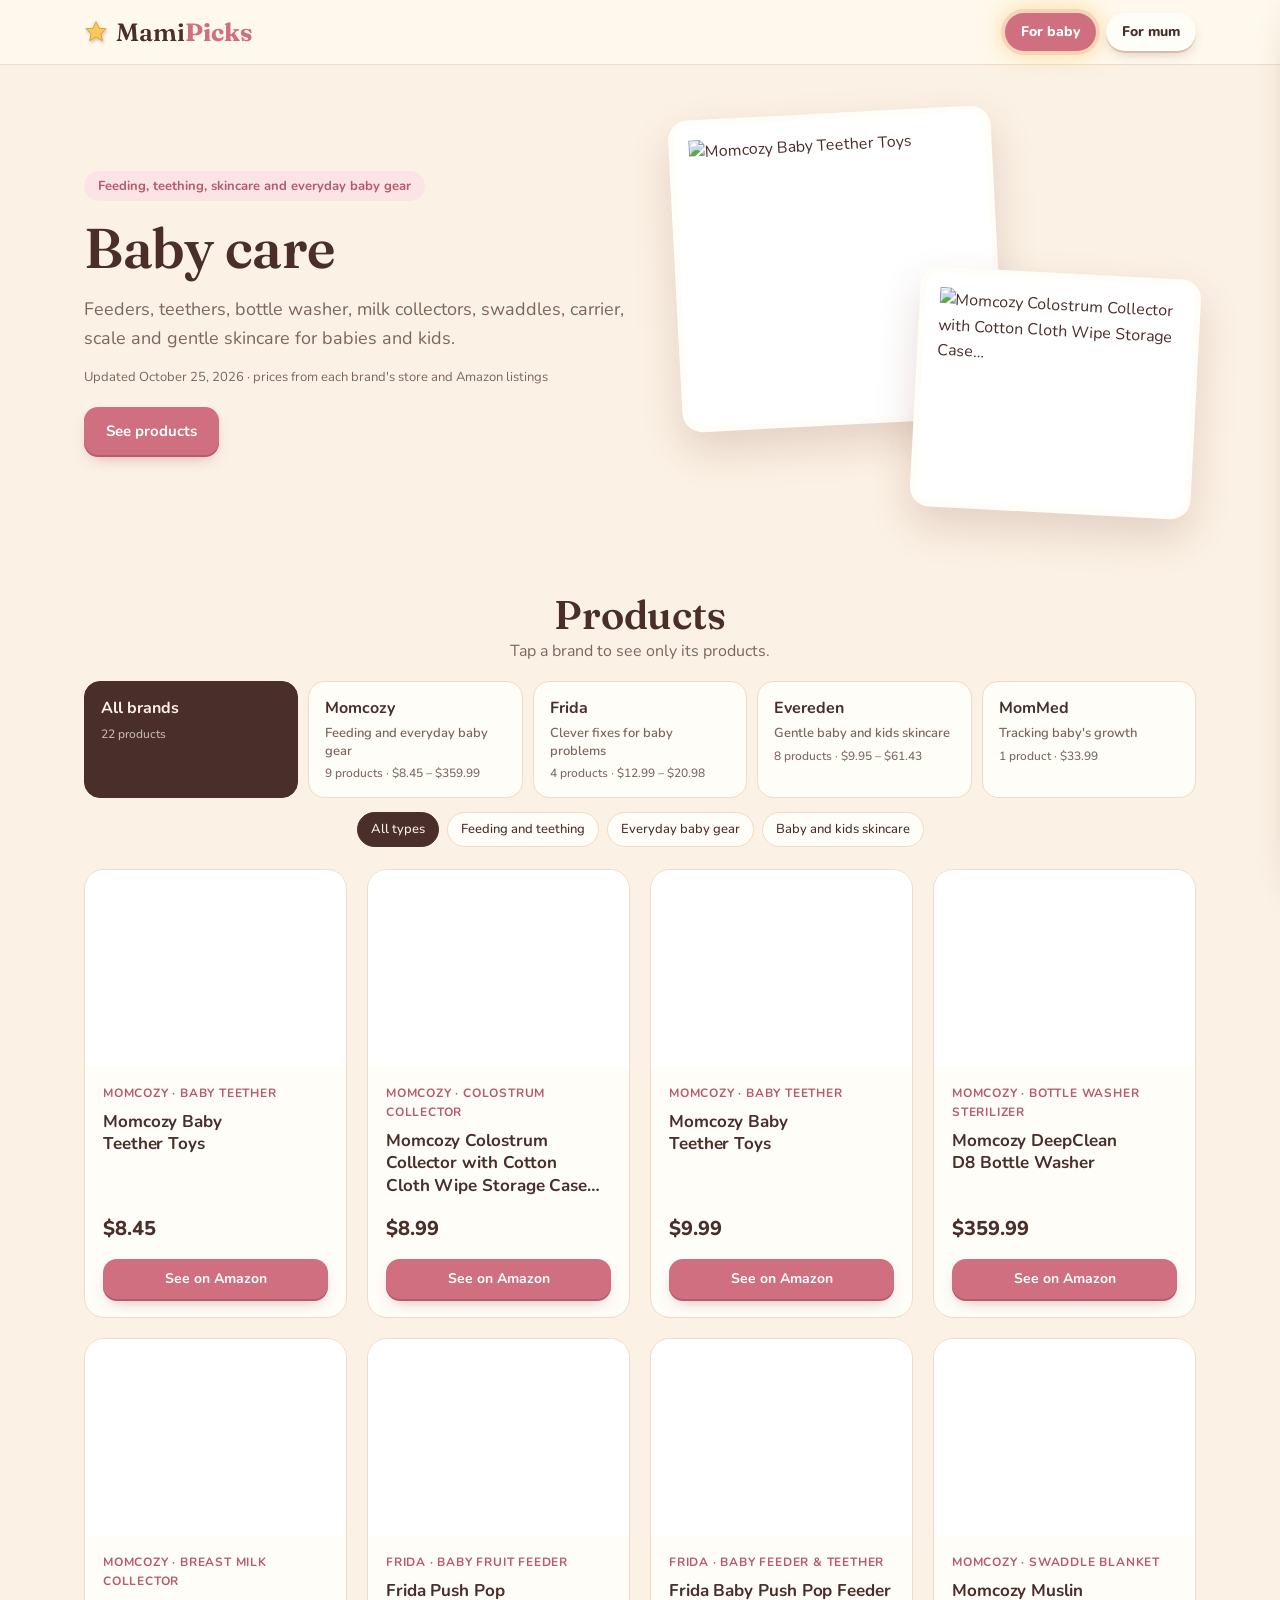
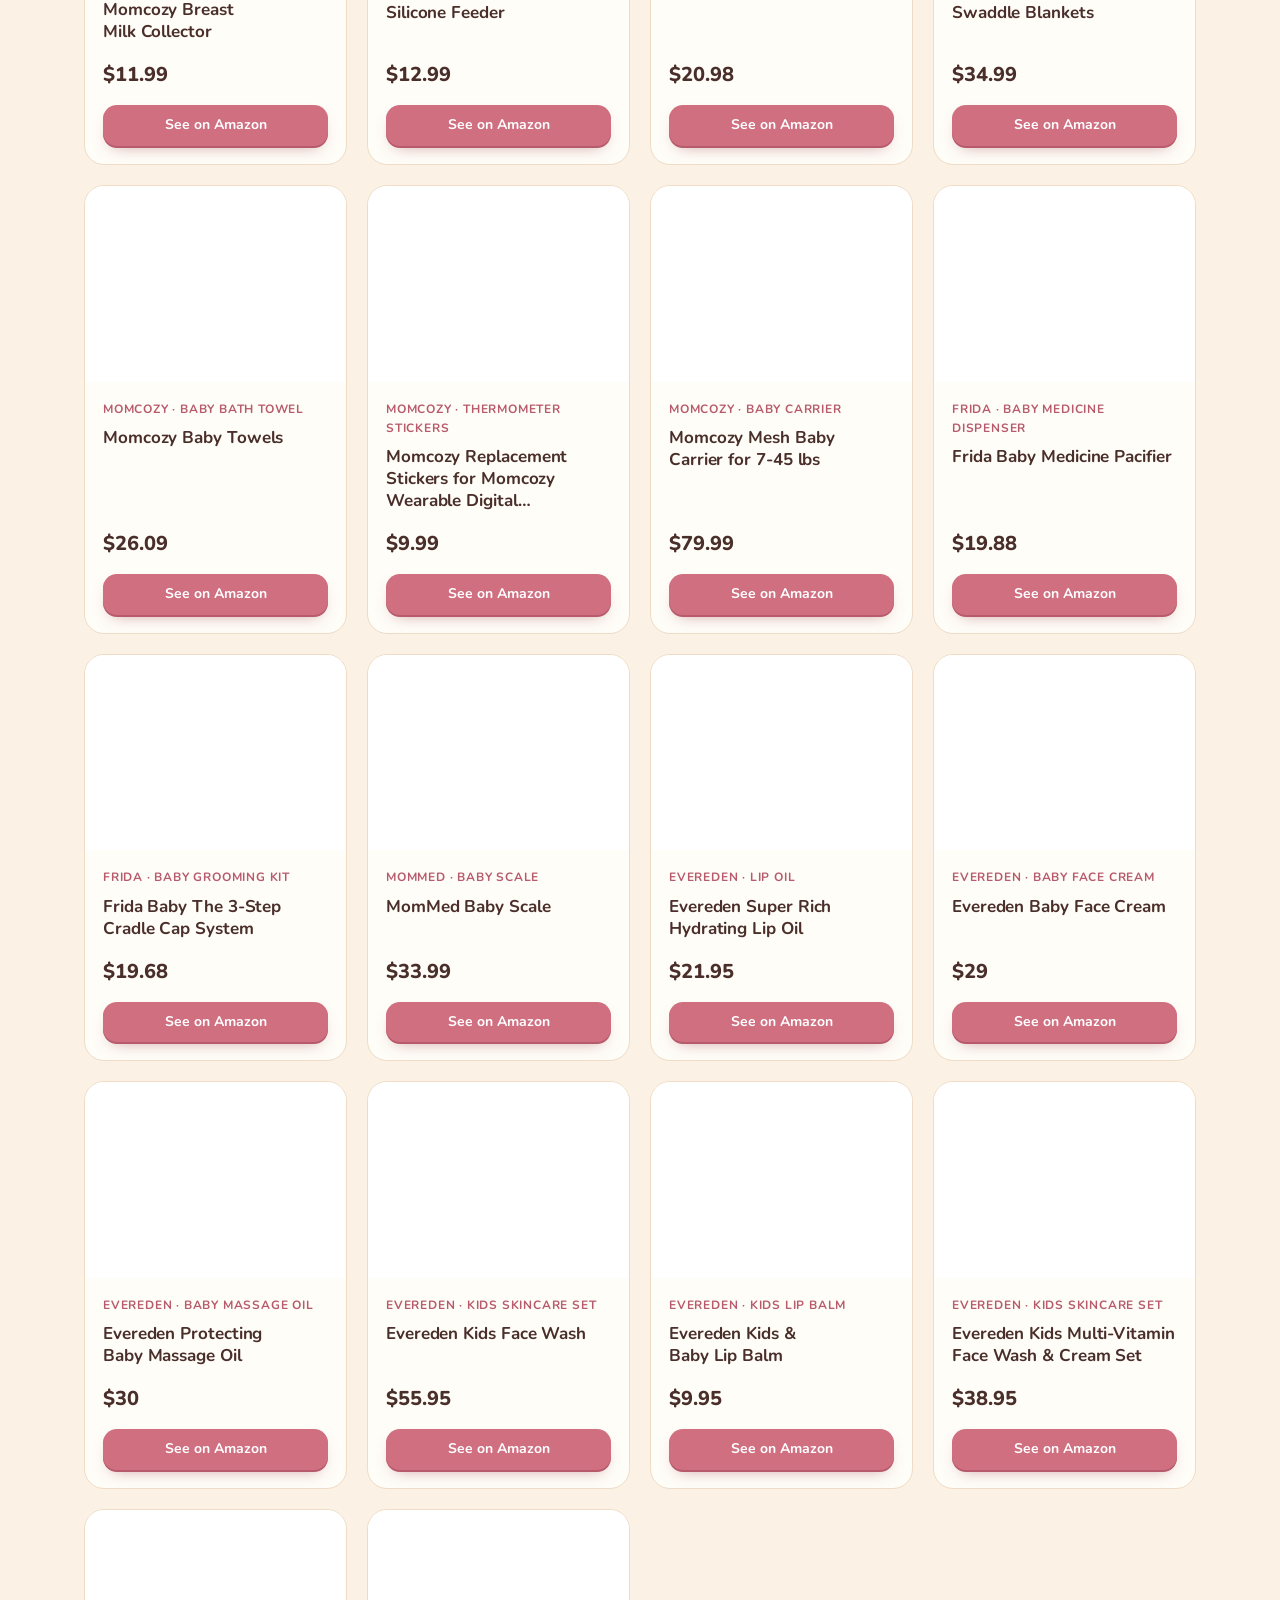
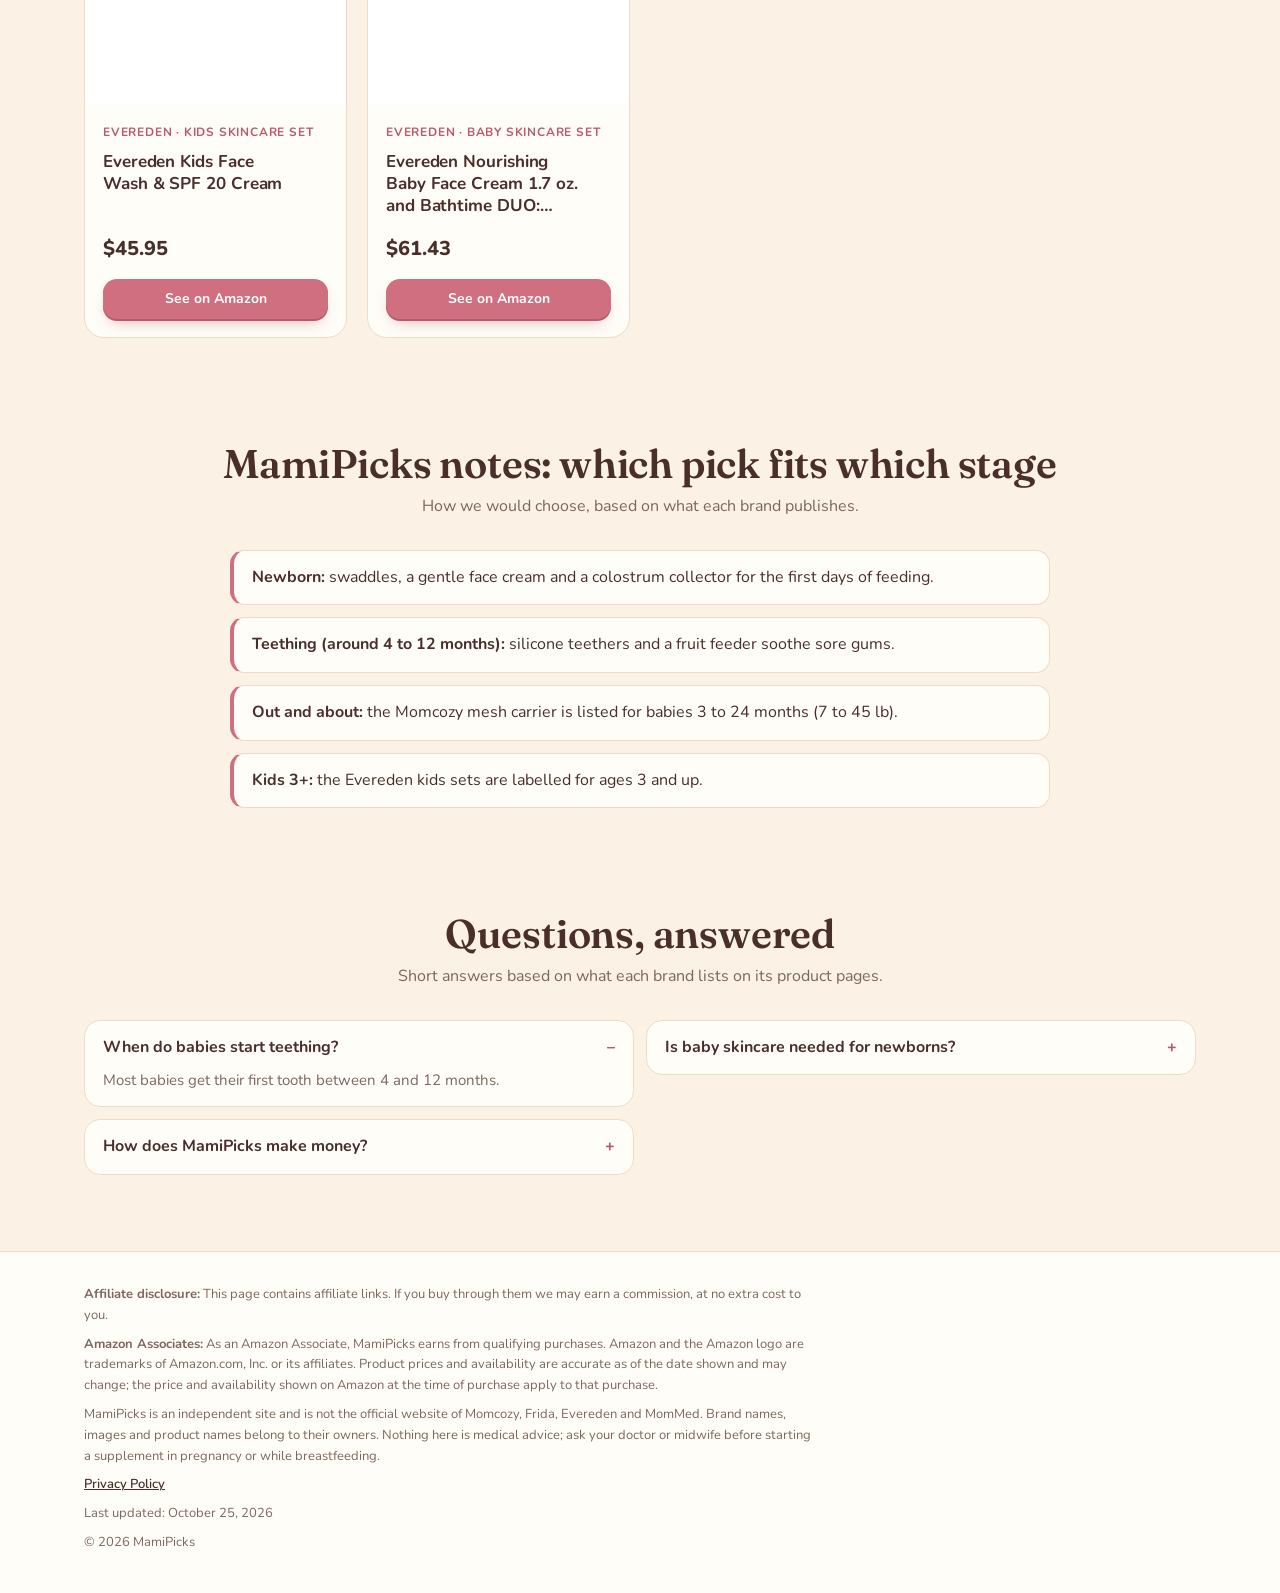
==== baby-care/index.html @ 79741ab8 "Mom: Amazon ratings, reviews and listing details in the advice panel; parent reviews per age Co-Auth" ====
<!DOCTYPE html>
<html lang="en">
<head>
<meta charset="utf-8">
<meta name="viewport" content="width=device-width, initial-scale=1">
<link rel="icon" type="image/svg+xml" href="data:image/svg+xml,%3Csvg xmlns='http://www.w3.org/2000/svg' viewBox='0 0 64 64'%3E%3Crect width='64' height='64' rx='16' fill='%23fbe3cf'/%3E%3Cpath d='M32 10l6.6 14.4 15.6 1.2-11.8 10.4 3.6 15.4L32 43.2l-14 8.2 3.6-15.4L9.8 25.6l15.6-1.2z' fill='%23f6c95f' stroke='%23e2a238' stroke-width='2' stroke-linejoin='round'/%3E%3C/svg%3E">
<title>Baby care Compared: Momcozy vs Frida vs Evereden vs MomMed | MamiPicks</title>
<meta name="description" content="Momcozy, Frida, Evereden and MomMed baby care products side by side.">
<link rel="canonical" href="https://mom.goldenpasss.com/baby-care/">
<link rel="preconnect" href="https://fonts.googleapis.com">
<link rel="preconnect" href="https://fonts.gstatic.com" crossorigin>
<link rel="stylesheet" href="https://fonts.googleapis.com/css2?family=Fraunces:opsz,wght@9..144,600;9..144,700&family=Nunito:wght@400;600;700;800&display=swap">
<link rel="stylesheet" href="../assets/css/tabs.css">
  <!-- Lasso click tracking -->
  <script type="text/javascript" src="https://js.codedrink.com/snippet.min.js" defer></script>
  <script type="text/javascript" defer>
    document.addEventListener("LSAFFEventLoaded", function(e) { e.detail.init(); });
  </script>
</head>
<body>

<header><div class="wrap">
  <a class="logo" href="../"><svg viewBox="-24 -24 48 48" aria-hidden="true" width="24" height="24"><path d="M0 -21 L6.2 -7.4 L20.4 -6.6 L9.6 3.2 L12.9 17.4 L0 9.8 L-12.9 17.4 L-9.6 3.2 L-20.4 -6.6 L-6.2 -7.4 Z" fill="#f6c95f" stroke="#e2a238" stroke-width="2" stroke-linejoin="round"/></svg><span class="w">Mami<b>Picks</b></span></a>
  <nav class="top two">
    <a href="../#baby" class="on">For baby</a>
    <a href="../#mom">For mum</a>
  </nav>
</div></header>

<main>
<section class="hero"><div class="wrap">
  <div>
    <span class="tag" data-hero>Feeding, teething, skincare and everyday baby gear</span>
    <h1 data-hero>Baby care</h1>
    <p data-hero>Feeders, teethers, bottle washer, milk collectors, swaddles, carrier, scale and gentle skincare for babies and kids.</p>
    <span class="updated" data-hero>Updated <time datetime="2026-10-25">October 25, 2026</time> · prices from each brand's store and Amazon listings</span>
    <div class="cta" data-hero>
      <a class="btn" href="#xShop">See products</a>
    </div>
  </div>
  <div class="collage">
    <img class="a" data-land alt="Momcozy Baby Teether Toys" src="https://m.media-amazon.com/images/I/61C4XQKlciL._AC_SL1500_.jpg">
    <img class="b" data-land alt="Momcozy Colostrum Collector with Cotton Cloth Wipe Storage Case…" src="https://m.media-amazon.com/images/I/715WPYuuSDL._AC_SL1500_.jpg">
  </div>
</div></section>



<section id="xShop"><div class="wrap">
  <h2>Products</h2>
  <p class="xshop-sub">Tap a brand to see only its products.</p>
  <div class="xpills xbcards" id="xPills"></div>
  <div class="xpills xtypes" id="xTypes"></div>
  <div class="grid" id="xGrid"></div>
</div></section>

<section id="notes" data-reveal-group><div class="wrap">
  <h2 data-reveal>MamiPicks notes: which pick fits which stage</h2>
  <p class="sub" data-reveal>How we would choose, based on what each brand publishes.</p>
  <div class="notes" data-reveal>
    <p><b>Newborn:</b> swaddles, a gentle face cream and a colostrum collector for the first days of feeding.</p>
    <p><b>Teething (around 4 to 12 months):</b> silicone teethers and a fruit feeder soothe sore gums.</p>
    <p><b>Out and about:</b> the Momcozy mesh carrier is listed for babies 3 to 24 months (7 to 45 lb).</p>
    <p><b>Kids 3+:</b> the Evereden kids sets are labelled for ages 3 and up.</p>
  </div>
</div></section>

<section id="faq" data-reveal-group><div class="wrap">
  <h2 data-reveal>Questions, answered</h2>
  <p class="sub" data-reveal>Short answers based on what each brand lists on its product pages.</p>
  <div class="faq" data-reveal>
    <details open><summary>When do babies start teething?</summary><p>Most babies get their first tooth between 4 and 12 months.</p></details>
    <details><summary>Is baby skincare needed for newborns?</summary><p>Plain water is fine most days; use a fragrance-free cream if skin is dry.</p></details>
    <details><summary>How does MamiPicks make money?</summary><p>MamiPicks earns an affiliate commission when you buy through links on this page, at no extra cost to you. Prices, shipping and returns are set by the store you buy from.</p></details>
  </div>
</div></section>
</main>

<footer><div class="wrap">
  <p><b>Affiliate disclosure:</b> This page contains affiliate links. If you buy through them we may earn a commission, at no extra cost to you.</p>
  <p><b>Amazon Associates:</b> As an Amazon Associate, MamiPicks earns from qualifying purchases. Amazon and the Amazon logo are trademarks of Amazon.com, Inc. or its affiliates. Product prices and availability are accurate as of the date shown and may change; the price and availability shown on Amazon at the time of purchase apply to that purchase.</p>
  <p>MamiPicks is an independent site and is not the official website of Momcozy, Frida, Evereden and MomMed. Brand names, images and product names belong to their owners. Nothing here is medical advice; ask your doctor or midwife before starting a supplement in pregnancy or while breastfeeding.</p>
  <p><a class="pp" href="../privacy.html">Privacy Policy</a></p>
  <p>Last updated: <time datetime="2026-10-25">October 25, 2026</time></p>
  <p>© <span id="y">2026</span> MamiPicks</p>
</div></footer>

<script src="../assets/js/advice.js"></script>
<script src="../assets/js/details.js"></script>
<script src="../assets/js/panel.js"></script>
<script src="../assets/js/catalog.js"></script>
<script>
/* =====================================================================
   SETTINGS – EDIT ONLY THIS PART
   BRANDS: one column each in "Brand vs brand". ITEMS: every product (link = affiliate link;
   an item without a link is not shown). cat = which CATS group it sits in.
   spec = values for the "Compare two products" table (keys from SPECS). h2h:false = grid only.
   Lasso items marked "todo" still need their real name and photo from Lasso.
   ===================================================================== */
const BRANDS = [
 {"id": "momcozy", "name": "Momcozy", "sub": "Sold on Amazon", "store": "Amazon", "cta": "See on Amazon", "best": "Feeding and everyday baby gear", "lineup": "Teethers, swaddles, carrier, bottle washer, milk collectors"},
 {"id": "frida", "name": "Frida", "sub": "Sold on Amazon", "store": "Amazon", "cta": "See on Amazon", "best": "Clever fixes for baby problems", "lineup": "Fruit feeders, medicine pacifier, cradle cap kit"},
 {"id": "evereden", "name": "Evereden", "sub": "Sold on Amazon", "store": "Amazon", "cta": "See on Amazon", "best": "Gentle baby and kids skincare", "lineup": "Face cream, massage oil, washes, lip balm"},
 {"id": "mommed", "name": "MomMed", "sub": "Sold on Amazon", "store": "Amazon", "cta": "See on Amazon", "best": "Tracking baby's growth", "lineup": "Baby scale"}
];
const BRAND_ROWS = [{"key": "best", "label": "Best for"}, {"key": "lineup", "label": "Range"}, {"key": "range", "label": "Price range"}, {"key": "count", "label": "Products here"}, {"key": "store", "label": "Where to buy"}];
const SPECS = [];
const PRESETS = [

];
const CATS = [
 {"id": "feed", "title": "Feeding and teething"},
 {"id": "gear", "title": "Everyday baby gear"},
 {"id": "skin", "title": "Baby and kids skincare"}
];
const ITEMS = [
 {"id": "B0DHGZ8PD6", "brand": "momcozy", "cat": "feed", "kind": "Baby teether", "name": "Momcozy Baby Teether Toys | Silicone Teether for 0-12 Months | Pink", "short": "Momcozy Baby Teether Toys", "price": 8.45, "img": "https://m.media-amazon.com/images/I/61C4XQKlciL._AC_SL1500_.jpg", "link": "https://lasso.to/amazon/S9khW2vC65"},
 {"id": "B0CJJCYFJ6", "brand": "momcozy", "cat": "feed", "kind": "Colostrum collector", "name": "Momcozy Colostrum Collector with Cotton Cloth Wipe Storage Case 5ml-2pcs", "short": "Momcozy Colostrum Collector with Cotton Cloth Wipe Storage Case…", "price": 8.99, "img": "https://m.media-amazon.com/images/I/715WPYuuSDL._AC_SL1500_.jpg", "link": "https://lasso.to/amazon/SEXn5VBme1"},
 {"id": "B0DHBYH8GD", "brand": "momcozy", "cat": "feed", "kind": "Baby teether", "name": "Momcozy Baby Teether Toys | Silicone Teether for 0-12 Months | Blue", "short": "Momcozy Baby Teether Toys", "price": 9.99, "img": "https://m.media-amazon.com/images/I/71wgL5AQv1L._AC_SL1500_.jpg", "link": "https://lasso.to/amazon/0nWi2XbHHS"},
 {"id": "B08CVRF6YV", "brand": "momcozy", "cat": "gear", "kind": "Swaddle blanket", "name": "Momcozy Muslin Swaddle Blankets, 4-Pack, Large 47\"x47\" Blooming Dream", "short": "Momcozy Muslin Swaddle Blankets", "price": 34.99, "img": "https://m.media-amazon.com/images/I/71ZOkzyrs0L._AC_SL1500_.jpg", "link": "https://lasso.to/amazon/mWE7sTPF6w"},
 {"id": "B0FVFCLTD2", "brand": "momcozy", "cat": "gear", "kind": "Baby bath towel", "name": "Momcozy Baby Towels, Soft Absorbent Bath Towel for Newborn&Toddler,Flower", "short": "Momcozy Baby Towels", "price": 26.09, "img": "https://m.media-amazon.com/images/I/716y0bSQx5L._AC_SL1500_.jpg", "link": "https://lasso.to/amazon/OnoF9ES7ow"},
 {"id": "B0H6Q2G76Z", "brand": "momcozy", "cat": "feed", "kind": "Bottle washer sterilizer", "name": "Momcozy DeepClean D8 Bottle Washer, Sterilizer & Dryer - Precision Cleaning", "short": "Momcozy DeepClean D8 Bottle Washer", "price": 359.99, "img": "https://m.media-amazon.com/images/I/51WVx5V0YrL._AC_SL1500_.jpg", "link": "https://lasso.to/amazon/9Veb5F6ygO"},
 {"id": "B0FYMPSPWC", "brand": "momcozy", "cat": "gear", "kind": "Thermometer stickers", "name": "Momcozy Replacement Stickers for Momcozy Wearable Digital Thermometer,20 Count,Single-Use,Skin-Friendly", "short": "Momcozy Replacement Stickers for Momcozy Wearable Digital…", "price": 9.99, "img": "https://m.media-amazon.com/images/I/51udVbVqVHL._AC_SL1500_.jpg", "link": "https://lasso.to/amazon/KIUciWCscJ"},
 {"id": "B0D9JSQHV1", "brand": "momcozy", "cat": "feed", "kind": "Breast milk collector", "name": "Momcozy Breast Milk Collector, Large Capacity for High Milk Supply 3oz 1pc", "short": "Momcozy Breast Milk Collector", "price": 11.99, "img": "https://m.media-amazon.com/images/I/61vKTlPq6PL._AC_SL1500_.jpg", "link": "https://lasso.to/amazon/s7UeSAH3xw"},
 {"id": "B0GFDSSRH1", "brand": "momcozy", "cat": "gear", "kind": "Baby carrier", "name": "Momcozy Mesh Baby Carrier for 7-45 lbs, Baby 3-24M", "short": "Momcozy Mesh Baby Carrier for 7-45 lbs", "price": 79.99, "img": "https://m.media-amazon.com/images/I/71xi0xTEOIL._AC_SL1500_.jpg", "link": "https://lasso.to/amazon/aFtpxOsIdY"},
 {"id": "B0CTJ3M8S8", "brand": "frida", "cat": "feed", "kind": "Baby fruit feeder", "name": "Frida Push Pop Silicone Feeder, Baby Fruit Feeder, 3 Count, BPA Free", "short": "Frida Push Pop Silicone Feeder", "price": 12.99, "img": "https://m.media-amazon.com/images/I/71+6U2HhhHL._AC_SL1500_.jpg", "link": "https://lasso.to/amazon/SSHL5BVpxE"},
 {"id": "B0CZ7MRN9J", "brand": "frida", "cat": "gear", "kind": "Baby medicine dispenser", "name": "Frida Baby Medicine Pacifier, Medicine Syringe & Accu-Dose Pacifier + Frida Baby Windi Gas and Colic Reliever for Babies (10 Count)", "short": "Frida Baby Medicine Pacifier", "price": 19.88, "img": "https://m.media-amazon.com/images/I/414TKy+N4PL._AC_SL1500_.jpg", "link": "https://lasso.to/amazon/eS3be71F0A"},
 {"id": "B0CZ7MDHLR", "brand": "frida", "cat": "gear", "kind": "Baby grooming kit", "name": "Frida Baby The 3-Step Cradle Cap System, DermaFrida The FlakeFixer, Sponge, Brush, Comb and Storage Stand + Frida Baby Medicine Pacifier, Medicine Syringe & Accu-Dose Pacifier", "short": "Frida Baby The 3-Step Cradle Cap System", "price": 19.68, "img": "https://m.media-amazon.com/images/I/514oaazZNxL._AC_SL1500_.jpg", "link": "https://lasso.to/amazon/20THwiTlPY"},
 {"id": "B0CYCPLXMQ", "brand": "frida", "cat": "feed", "kind": "Baby feeder & teether", "name": "Frida Baby Push Pop Feeder, Baby Fruit Feeder + Get-A-Grip Teether Teething Toy | 100% Food-Grade Silicone Food Pacifier & Teether Toy for Baby 0-6, 12, 18 Months Infant, (Blue)", "short": "Frida Baby Push Pop Feeder", "price": 20.98, "img": "https://m.media-amazon.com/images/I/31nN9HqArwL._AC_SL1500_.jpg", "link": "https://lasso.to/amazon/qtIcOQFlU0"},
 {"id": "B0DXQ6QZHX", "brand": "evereden", "cat": "skin", "kind": "Lip oil", "name": "Evereden Super Rich Hydrating Lip Oil, Chaga Mushroom, Cold & Dry Weather", "short": "Evereden Super Rich Hydrating Lip Oil", "price": 21.95, "img": "https://m.media-amazon.com/images/I/51SZiR2X8AL._AC_SL1500_.jpg", "link": "https://lasso.to/amazon/w8Ri6ggH2R"},
 {"id": "B07W7KK8FM", "brand": "evereden", "cat": "skin", "kind": "Baby face cream", "name": "Evereden Baby Face Cream - Dermatologist-Tested Baby Face Lotion, 1.7 oz", "short": "Evereden Baby Face Cream", "price": 29, "img": "https://m.media-amazon.com/images/I/61M4gVN2vkL._AC_SL1500_.jpg", "link": "https://lasso.to/amazon/kyAIcNbi4V"},
 {"id": "B0CPFFYMGD", "brand": "evereden", "cat": "skin", "kind": "Baby massage oil", "name": "Evereden Protecting Baby Massage Oil, Fragrance-Free, EWG Verified", "short": "Evereden Protecting Baby Massage Oil", "price": 30, "img": "https://m.media-amazon.com/images/I/41nsK19CiCL._AC_SL1500_.jpg", "link": "https://lasso.to/amazon/LbqYmPXefl"},
 {"id": "B0DHH63BDH", "brand": "evereden", "cat": "skin", "kind": "Kids skincare set", "name": "Evereden Kids Face Wash, Face Cream & Lip Oil Set, Vegan, Melon, Ages 3+", "short": "Evereden Kids Face Wash", "price": 55.95, "img": "https://m.media-amazon.com/images/I/6110z5Op3eL._AC_SL1500_.jpg", "link": "https://lasso.to/amazon/NDbTNdfdN0"},
 {"id": "B08FFB6K1L", "brand": "evereden", "cat": "skin", "kind": "Kids lip balm", "name": "Evereden Kids & Baby Lip Balm, Moisturizes Dry & Chapped Lips, Unscented", "short": "Evereden Kids & Baby Lip Balm", "price": 9.95, "img": "https://m.media-amazon.com/images/I/41ksN0yga1L._AC_SL1500_.jpg", "link": "https://lasso.to/amazon/mDUYYcUWmE"},
 {"id": "B0CJ38Y8Z7", "brand": "evereden", "cat": "skin", "kind": "Kids skincare set", "name": "Evereden Kids Multi-Vitamin Face Wash & Cream Set, Vegan, Melon, Ages 3+", "short": "Evereden Kids Multi-Vitamin Face Wash & Cream Set", "price": 38.95, "img": "https://m.media-amazon.com/images/I/61KNCyOcr-L._AC_SL1500_.jpg", "link": "https://lasso.to/amazon/YUoK4yFv7P"},
 {"id": "B0D3Q41RLW", "brand": "evereden", "cat": "skin", "kind": "Kids skincare set", "name": "Evereden Kids Face Wash & SPF 20 Cream, Dermatologist-Tested, EWG Verified", "short": "Evereden Kids Face Wash & SPF 20 Cream", "price": 45.95, "img": "https://m.media-amazon.com/images/I/61FJyRGT55L._AC_SL1500_.jpg", "link": "https://lasso.to/amazon/gaas1oUNNz"},
 {"id": "B0D7HWW15Z", "brand": "evereden", "cat": "skin", "kind": "Baby skincare set", "name": "Evereden Nourishing Baby Face Cream 1.7 oz. and Bathtime DUO: Lotion for Newborn and 2-in-1 Newborn Shampoo and Body Wash | Clean Baby Care | Non-toxic and Fragrance Free | Clean Ingredients", "short": "Evereden Nourishing Baby Face Cream 1.7 oz. and Bathtime DUO:…", "price": 61.43, "img": "https://m.media-amazon.com/images/I/41BIO0l3H5L._AC_SL1500_.jpg", "link": "https://lasso.to/amazon/Gkhw2Suwve"},
 {"id": "B07CWRV3S3", "brand": "mommed", "cat": "gear", "kind": "Baby scale", "name": "MomMed Baby Scale, Multi-Function Toddler Scale, Baby Scale Digital, Pet Scale, Infant Scale with Hold Function, Blue Backlight, Weight and Height Track", "short": "MomMed Baby Scale", "price": 33.99, "img": "https://m.media-amazon.com/images/I/41GeF7rUfmL._AC_SL1500_.jpg", "link": "https://lasso.to/amazon/LtHnD3Y0X1"}
];
/* ===================== END OF SETTINGS ===================== */
TC.render({ brands:BRANDS, brandRows:BRAND_ROWS, specs:SPECS, presets:PRESETS, cats:CATS, items:ITEMS, extra:{} });
document.getElementById("y").textContent = new Date().getFullYear();
</script>
<script src="../assets/js/gsap.min.js" defer></script>
<script src="../assets/js/tabs-motion.js" defer></script>
</body>
</html>
---- assets/css/tabs.css ----
/* MamiPicks product-type tabs: shared look for every tab page. Colours come from the site palette. */
:root{--bg:#fbf1e4;--bg2:#fff8ec;--card:#fffdf8;--line:#efdcc6;--ink:#4a2e2a;--mut:#7d665c;--a:#cf6f80;--a-d:#b75a6b;--a-l:#fbe3e6;--a-ink:#b75a6b;--on-a:#ffffff;--ok:#3f8a5a;--shade:rgba(120,60,50,.18);--head-bg:rgba(255,248,236,.94);--r-card:20px;--r-btn:14px;--f-display:Fraunces,Georgia,serif;--f-body:Nunito,system-ui,-apple-system,"Segoe UI",Roboto,sans-serif;--w-display:600}
*{box-sizing:border-box;margin:0}
html{scroll-behavior:smooth}
body{font-family:var(--f-body);color:var(--ink);background:var(--bg);font-size:16px;line-height:1.6;-webkit-font-smoothing:antialiased;overflow-x:hidden}
a{color:inherit;text-decoration:none}
img{max-width:100%}
[hidden]{display:none!important}
a:focus-visible,button:focus-visible,select:focus-visible,summary:focus-visible{outline:2px solid var(--a);outline-offset:3px}
.wrap{max-width:1160px;margin:0 auto;padding-inline:24px}
h1,h2,h3,h4{font-family:var(--f-display);font-weight:var(--w-display);line-height:1.1;letter-spacing:-.005em;text-wrap:balance}

/* header + product-type tabs */
header{position:sticky;top:0;z-index:20;background:var(--head-bg);backdrop-filter:blur(10px);-webkit-backdrop-filter:blur(10px);border-bottom:1px solid var(--line)}
header .wrap{display:flex;justify-content:space-between;align-items:center;min-height:64px;gap:14px}
.logo{font-family:var(--f-display);font-weight:var(--w-display);font-size:25px;display:flex;align-items:center;gap:8px;flex:none}
.logo img{height:34px;width:auto;display:block}
nav.top{display:flex;gap:4px;font-size:14px;font-weight:600;overflow-x:auto;scrollbar-width:none}
nav.top::-webkit-scrollbar{display:none}
nav.top a{padding:7px 13px;border-radius:999px;color:var(--mut);border:1px solid transparent;white-space:nowrap}
nav.top a:hover{color:var(--ink);background:var(--bg2)}
nav.top a.on{color:var(--ink);background:var(--card);border-color:var(--line);box-shadow:inset 0 -2px 0 var(--a)}
@media(max-width:860px){
  header .wrap{flex-wrap:wrap;padding-top:10px;row-gap:8px}
  nav.top{order:3;width:100%;padding-bottom:10px;gap:6px}
  nav.top a{background:var(--card);border-color:var(--line);color:var(--ink);border-radius:12px}
  nav.top a.on{background:var(--a);border-color:var(--a);color:var(--on-a);box-shadow:none}
}

/* buttons */
.btn{display:inline-flex;align-items:center;justify-content:center;gap:8px;background:var(--a);color:var(--on-a);padding:12px 22px;border-radius:var(--r-btn);font-weight:700;font-size:15px;border:0;cursor:pointer;font-family:inherit;transition:background .2s,transform .2s;text-align:center}
.btn:hover{background:var(--a-d);transform:translateY(-1px)}
.btn.sm{padding:9px 16px;font-size:14px}
.btn.ghost{background:var(--card);color:var(--ink);border:1px solid var(--line)}
.btn.ghost:hover{background:var(--bg2)}

/* hero */
.hero{padding-block:48px 28px}
.hero .wrap{display:grid;grid-template-columns:1.05fr 1fr;gap:44px;align-items:center}
.tag{display:inline-block;background:var(--a-l);color:var(--a-ink);padding:5px 14px;border-radius:999px;font-size:13px;font-weight:700}
.hero h1{font-size:clamp(34px,5vw,56px);margin:16px 0}
.hero h1 em{font-style:normal;color:var(--a-ink)}
.hero p{color:var(--mut);font-size:18px;margin-bottom:24px;max-width:540px}
.hero .cta{display:flex;gap:10px;flex-wrap:wrap}
.updated{display:block;color:var(--mut);font-size:13px;margin:-10px 0 20px}
.collage{position:relative;height:400px}
.collage img,.collage .ph{position:absolute;object-fit:contain;padding:14px;border-radius:var(--r-card);border:6px solid var(--card);box-shadow:0 18px 40px var(--shade);background:#fff}
.collage .a{width:62%;height:78%;left:0;top:0;transform:rotate(-3deg)}
.collage .b{width:54%;height:60%;right:0;bottom:0;transform:rotate(3deg)}
.collage .ph{display:flex;align-items:center;justify-content:center;text-align:center;font-family:var(--f-display);font-size:26px;line-height:1.15;color:var(--a-ink);background:linear-gradient(140deg,var(--a-l),var(--bg2))}
.collage .ph small{display:block;font-family:var(--f-body);font-size:13px;color:var(--mut);margin-top:6px}

/* sections */
main>section{padding-block:52px}
section[id]{scroll-margin-top:80px}
main h2{font-size:clamp(28px,3.6vw,40px);text-align:center;margin-bottom:8px}
.sub{color:var(--mut);margin:0 auto 30px;text-align:center;max-width:620px}

/* brand vs brand */
.xbt-wrap{overflow-x:auto;-webkit-overflow-scrolling:touch;background:var(--card);border:1px solid var(--line);border-radius:18px}
table.xbt{border-collapse:collapse;width:100%;min-width:560px;font-size:15px}
table.xbt th,table.xbt td{padding:12px 14px;border-bottom:1px solid var(--line);text-align:center;vertical-align:middle}
table.xbt thead th{font-family:var(--f-display);font-size:24px;line-height:1.1;background:var(--bg2)}
table.xbt thead th small{display:block;font-family:var(--f-body);font-size:12px;font-weight:500;color:var(--mut);margin-top:2px}
table.xbt tbody th{text-align:left;color:var(--mut);font-weight:600;font-size:13px;letter-spacing:.3px;text-transform:uppercase;width:150px;position:sticky;left:0;background:var(--card)}
table.xbt tr:last-child th,table.xbt tr:last-child td{border-bottom:0}
.y{color:var(--ok);font-weight:800}.n{color:var(--mut)}

/* head to head */
.presets{display:flex;gap:8px;flex-wrap:wrap;justify-content:center;margin-bottom:20px}
.presets button{font:inherit;color:inherit;cursor:pointer;background:var(--card);border:1px solid var(--line);border-radius:999px;padding:7px 16px;font-size:14px;font-weight:600}
.presets button.on{background:var(--a);border-color:var(--a);color:var(--on-a)}
.h2h{display:grid;grid-template-columns:1fr 56px 1fr;gap:14px;align-items:stretch}
.vs{display:flex;align-items:center;justify-content:center}
.vs span{width:52px;height:52px;border-radius:50%;background:var(--a);color:var(--on-a);display:flex;align-items:center;justify-content:center;font-weight:800;box-shadow:0 0 0 6px var(--a-l)}
.side{background:var(--card);border:1px solid var(--line);border-radius:22px;padding:16px;display:flex;flex-direction:column;gap:10px;min-width:0}
.side select{font:inherit;color:var(--ink);background:var(--bg);border:1px solid var(--line);border-radius:12px;padding:9px 10px;font-size:14px;width:100%;cursor:pointer}
.pc-img{aspect-ratio:4/3;background:#fff;border-radius:16px;overflow:hidden;display:flex;align-items:center;justify-content:center}
.pc-img:empty{background:linear-gradient(135deg,var(--a-l),var(--bg2))}
.pc-img img{width:100%;height:100%;object-fit:contain;padding:16px}
.pc-brand{font-size:12px;font-weight:700;letter-spacing:.8px;text-transform:uppercase;color:var(--a-ink)}
.pc-name{font-weight:700;font-size:16px;line-height:1.35;min-height:2.7em}
.pc-price{font-size:24px;font-weight:800}
.h2h-wrap{overflow-x:auto;margin-top:18px;background:var(--card);border:1px solid var(--line);border-radius:22px}
table.h2ht{border-collapse:collapse;width:100%;min-width:520px;font-size:15px}
table.h2ht th,table.h2ht td{padding:12px 16px;border-bottom:1px solid var(--line);text-align:center;width:40%}
table.h2ht tr:last-child th,table.h2ht tr:last-child td{border-bottom:0}
table.h2ht th{text-align:left;color:var(--mut);font-weight:600;font-size:13px;letter-spacing:.4px;text-transform:uppercase;width:20%}
table.h2ht td.win{color:var(--ok);font-weight:800}
table.h2ht td.win:after{content:" ★";font-size:12px}
.cmp-note,.xnote{color:var(--mut);font-size:12px;margin-top:12px;text-align:center}

/* product grid + filters */
.xpills{display:flex;gap:8px;flex-wrap:wrap;justify-content:center;margin-bottom:8px}
.xpills button{font:inherit;cursor:pointer;background:var(--card);color:var(--ink);border:1px solid var(--line);border-radius:999px;padding:8px 16px;font-size:14px;font-weight:600}
.xpills button small{margin-left:6px;color:var(--mut);font-weight:500}
.xpills button.on{background:var(--ink);border-color:var(--ink);color:var(--bg)}
.xpills button.on small{color:var(--bg);opacity:.7}
.xtypes{margin:0 0 22px}
.xtypes button{padding:6px 13px;font-size:13px;font-weight:500}
.grid{display:grid;grid-template-columns:repeat(auto-fill,minmax(250px,1fr));gap:20px}
.card{background:var(--card);border:1px solid var(--line);border-radius:var(--r-card);overflow:hidden;display:flex;flex-direction:column;transition:box-shadow .25s,transform .25s,border-color .25s}
.card:hover{box-shadow:0 16px 36px var(--shade);transform:translateY(-3px);border-color:var(--a)}
.thumb{aspect-ratio:4/3;background:#fff;display:flex;align-items:center;justify-content:center;position:relative;overflow:hidden}
.thumb.noimg{background:linear-gradient(135deg,var(--a-l),var(--bg2))}
.thumb.noimg:after{content:"Photo coming soon";font-size:13px;font-weight:600;color:var(--mut)}
.thumb img{position:absolute;inset:0;width:100%;height:100%;object-fit:contain;padding:16px;transition:transform .4s}
.card:hover .thumb img{transform:scale(1.04)}
.badge{position:absolute;top:12px;left:12px;background:var(--a);color:var(--on-a);font-size:12px;font-weight:800;padding:4px 12px;border-radius:999px;z-index:1}
.card .body{padding:18px;display:flex;flex-direction:column;gap:8px;flex:1}
.kind{font-size:12px;font-weight:700;letter-spacing:.8px;text-transform:uppercase;color:var(--a-ink)}
.card h4{font-family:var(--f-body);font-size:17px;font-weight:700;line-height:1.3}
.card ul{list-style:none;padding:0;color:var(--mut);font-size:14px;flex:1}
.card li:before{content:"✓ ";color:var(--a-ink);font-weight:800}
.card .pr{font-size:20px;font-weight:800}
.card .pr s{font-size:14px;color:var(--mut);font-weight:600;margin-left:4px}
.card .btns{display:flex;gap:8px;flex-wrap:wrap;margin-top:6px}
.card .btns .btn{flex:1;white-space:nowrap}

/* brand's own section, notes, faq */
.brandsec{display:grid;grid-template-columns:240px 1fr;gap:24px;align-items:center;background:var(--card);border:1px solid var(--line);border-radius:var(--r-card);padding:22px}
.brandsec img{width:100%;aspect-ratio:1;object-fit:cover;border-radius:16px;background:#fff}
.brandsec h3{font-size:26px;margin-bottom:6px}
.brandsec p{color:var(--mut);margin-bottom:14px}
.notes{max-width:820px;margin:0 auto;display:grid;gap:12px}
.notes p{background:var(--card);border:1px solid var(--line);border-left:4px solid var(--a);border-radius:14px;padding:14px 18px}
.faq{display:grid;grid-template-columns:1fr 1fr;gap:12px;align-items:start}
.faq details{background:var(--card);border:1px solid var(--line);border-radius:16px;padding:14px 18px}
.faq summary{cursor:pointer;font-weight:700;list-style:none}
.faq summary::-webkit-details-marker{display:none}
.faq summary:after{content:"+";float:right;color:var(--a-ink);font-weight:800}
.faq details[open] summary:after{content:"–"}
.faq p{color:var(--mut);margin-top:8px;font-size:15px}

footer{background:var(--card);border-top:1px solid var(--line);padding-block:32px;color:var(--mut);font-size:13px;margin-top:24px}
footer p{margin-bottom:8px;max-width:92ch}
footer a.pp{text-decoration:underline;font-weight:600;color:var(--ink)}

@media(max-width:760px){
  .wrap{padding-inline:16px}
  .hero{padding-block:36px 12px}
  .hero .wrap{grid-template-columns:1fr;gap:24px}
  .collage{height:250px}
  .hero .cta .btn{flex:1 1 0;min-width:0;padding:10px 8px;font-size:13px}
  main>section{padding-block:36px}
  table.xbt{min-width:0;font-size:14px}
  table.xbt th,table.xbt td{padding:10px 8px}
  table.xbt thead th{font-size:19px}
  table.xbt tbody th{width:84px;font-size:11px}
  table.xbt .btn.sm{padding:8px 10px;font-size:13px;white-space:normal}
  .h2h{grid-template-columns:1fr 1fr}.vs{display:none}
  .pc-price{font-size:20px}.pc-name{font-size:14px}
  .grid{grid-template-columns:1fr 1fr;gap:12px}
  .card .body{padding:12px}
  .card h4{font-size:14.5px}
  .card ul{display:none}
  .card .btns .btn{white-space:normal;padding:8px 6px;font-size:13px}
  .brandsec{grid-template-columns:1fr}
  .brandsec img{aspect-ratio:16/9}
  .faq{grid-template-columns:1fr}
}
.logo b{color:var(--a);font-weight:700}.logo svg{filter:drop-shadow(1px 2px 1.5px rgba(120,60,50,.3))}
.btn{box-shadow:0 2px 0 var(--a-d),0 8px 16px -8px rgba(150,60,70,.5)}.btn.ghost{box-shadow:none}

/* brand cards: one tap filters the products below */
.xbcards{display:grid;grid-template-columns:repeat(auto-fit,minmax(170px,1fr));gap:10px;margin:0 0 14px}
.xbcards button{display:flex;flex-direction:column;align-items:flex-start;gap:4px;text-align:left;border-radius:16px;padding:14px 16px}
.xbcards button b{font-size:16px}
.xbcards button i{font-style:normal;font-size:13px;color:var(--mut);line-height:1.35}
.xbcards button small{margin:0;font-size:12px}
.xbcards button.on i{color:var(--bg);opacity:.8}
.xshop-sub{text-align:center;color:var(--mut);margin:-6px 0 16px}

/* header: just For baby / For mum, raised; the one you are in glows */
nav.top.two{gap:10px;overflow:visible}
nav.top.two a{background:var(--card);color:var(--ink);font-weight:800;padding:8px 16px;border:0;box-shadow:0 2px 0 rgba(160,110,80,.25),0 6px 14px -6px rgba(120,60,50,.4)}
nav.top.two a.on{background:var(--a);color:var(--on-a);box-shadow:0 0 0 4px rgba(228,138,153,.25),0 0 22px 4px rgba(246,201,95,.55)}
@media(max-width:760px){nav.top.two{order:0;width:auto;padding:0}nav.top.two a{border-radius:999px}}
.xcard[data-id]{cursor:pointer}
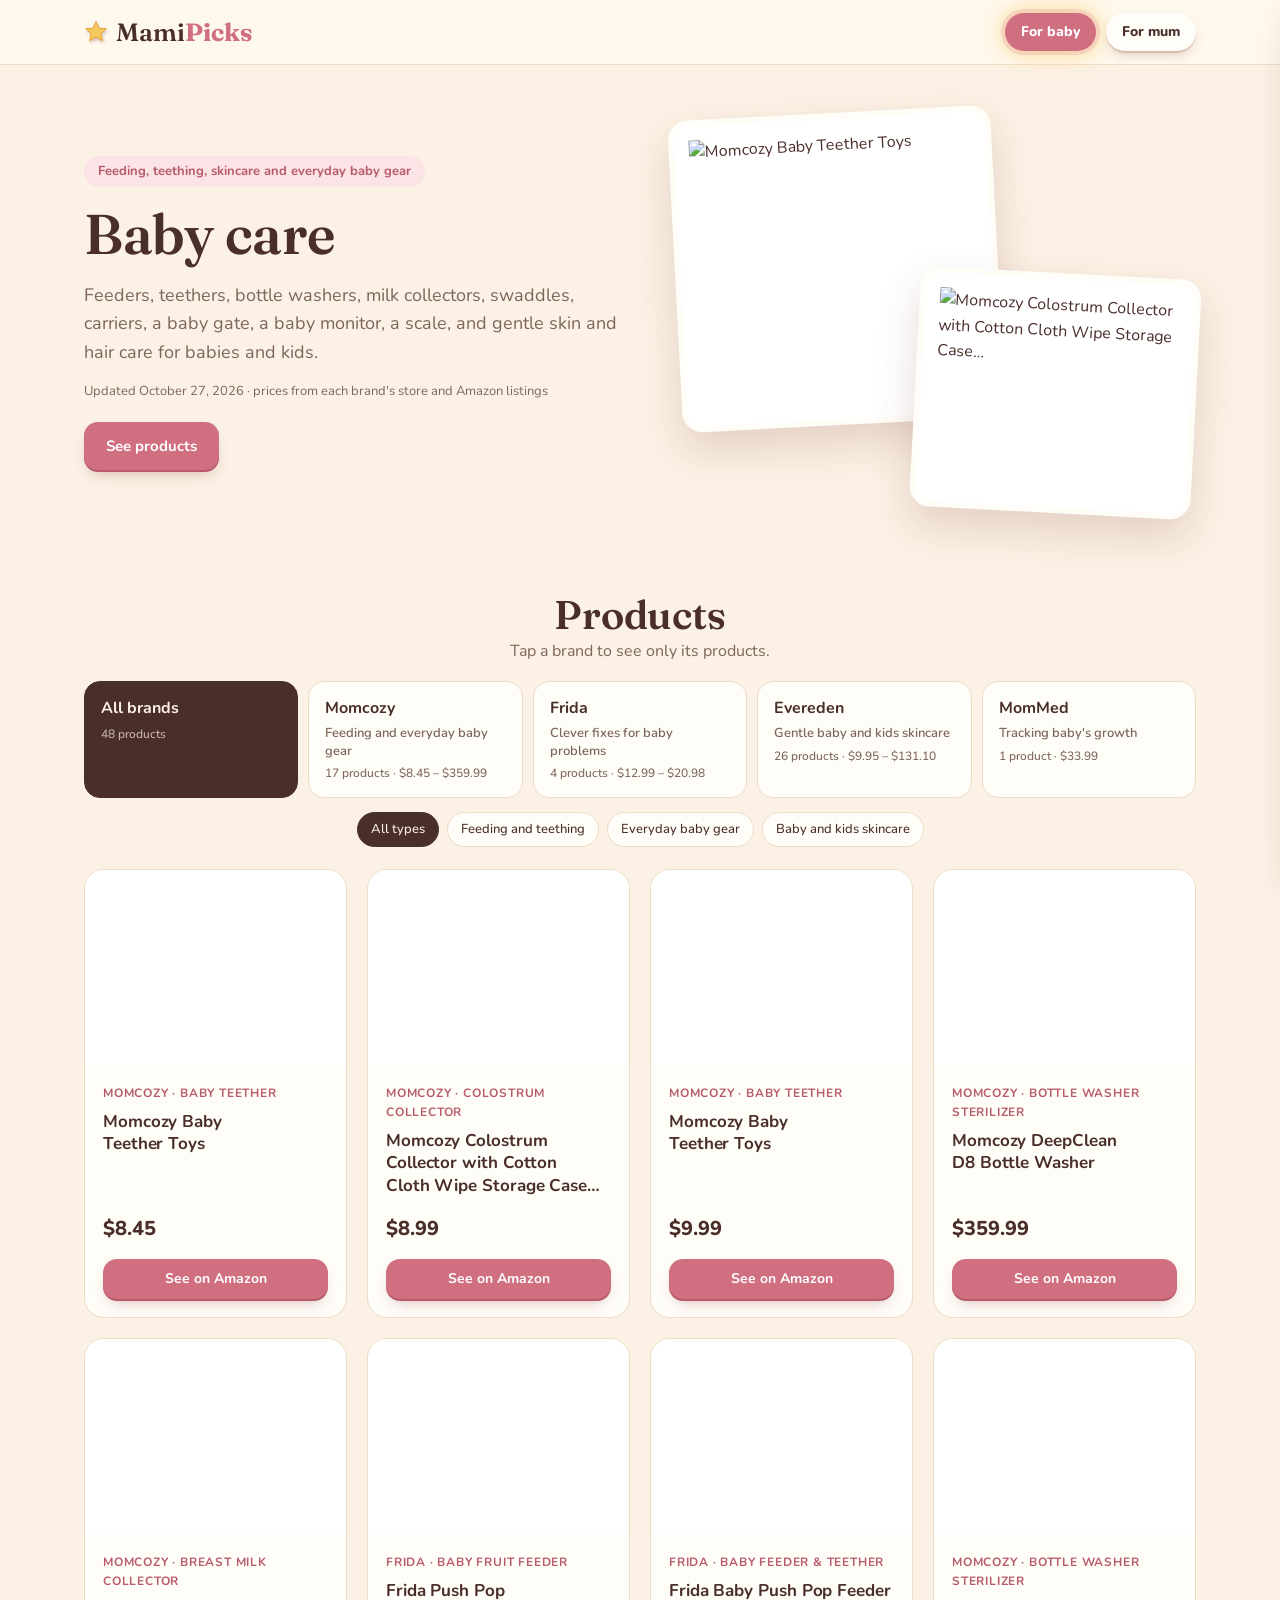
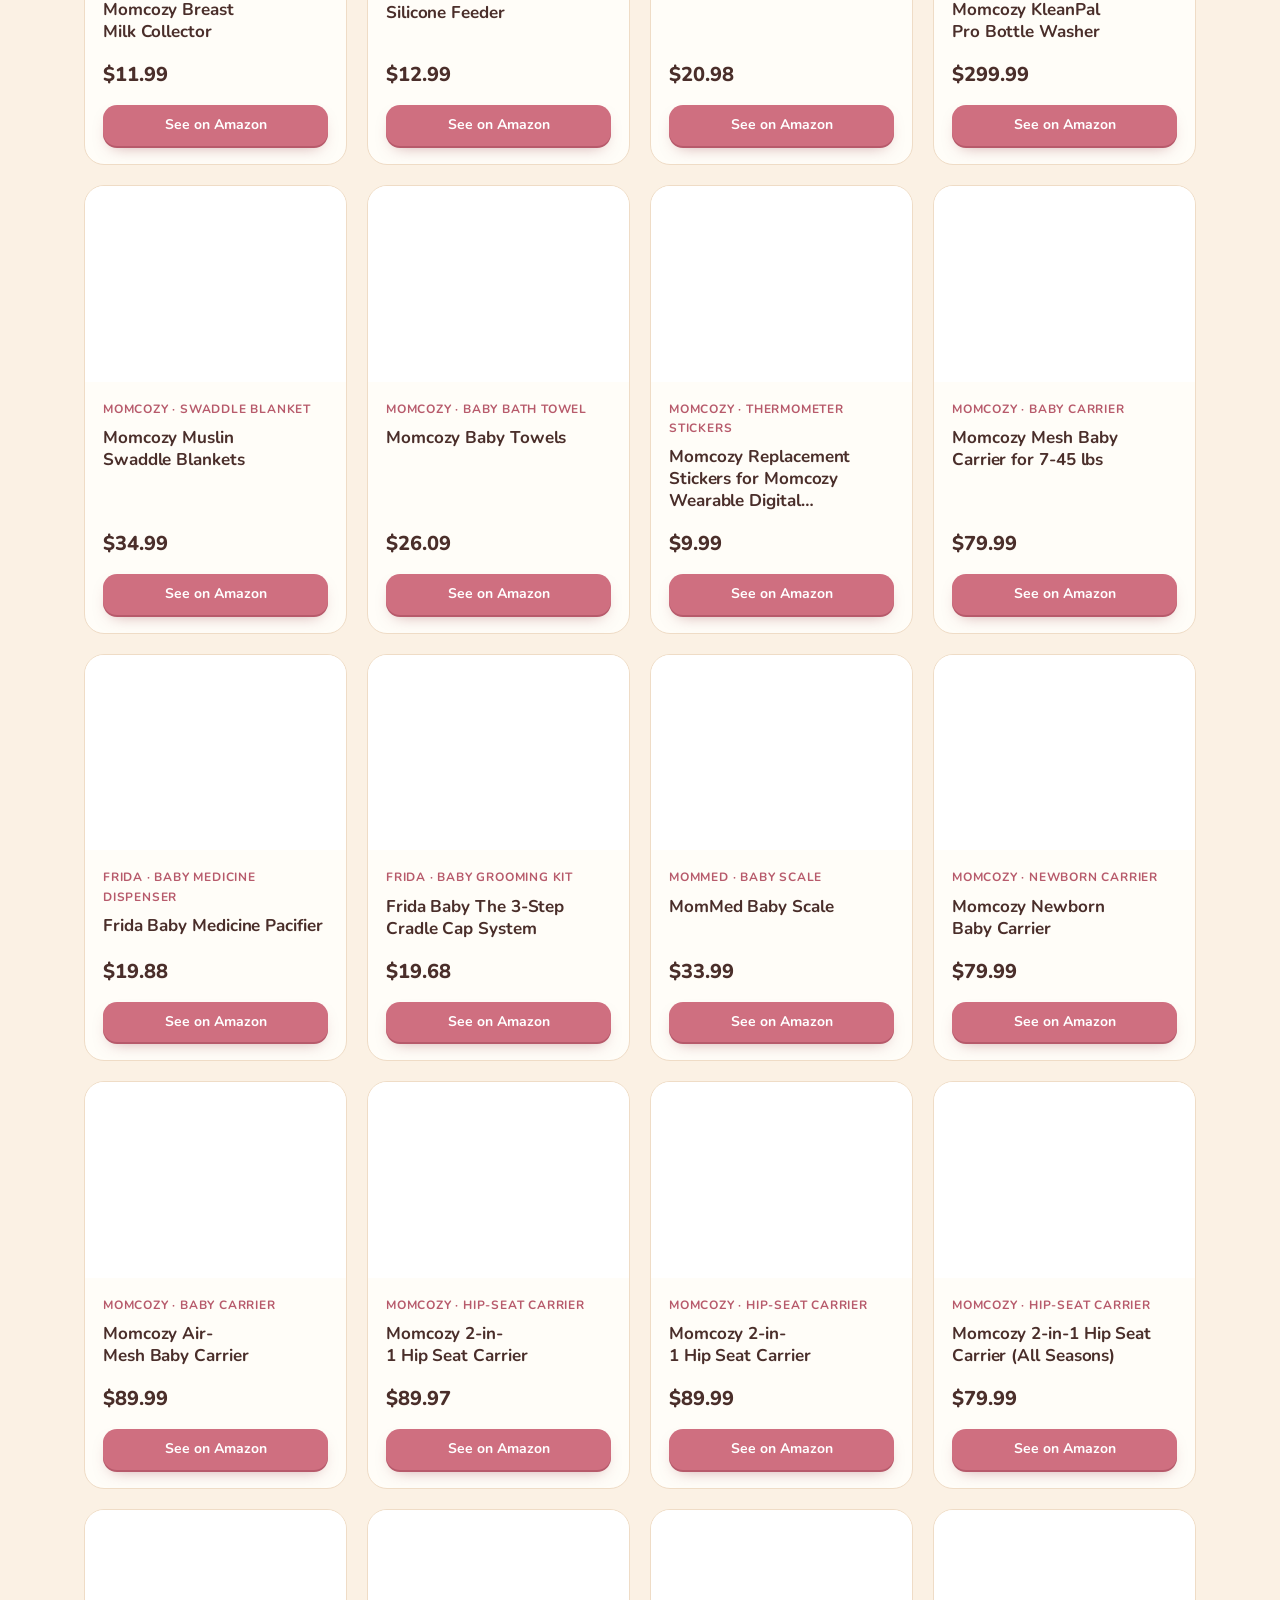
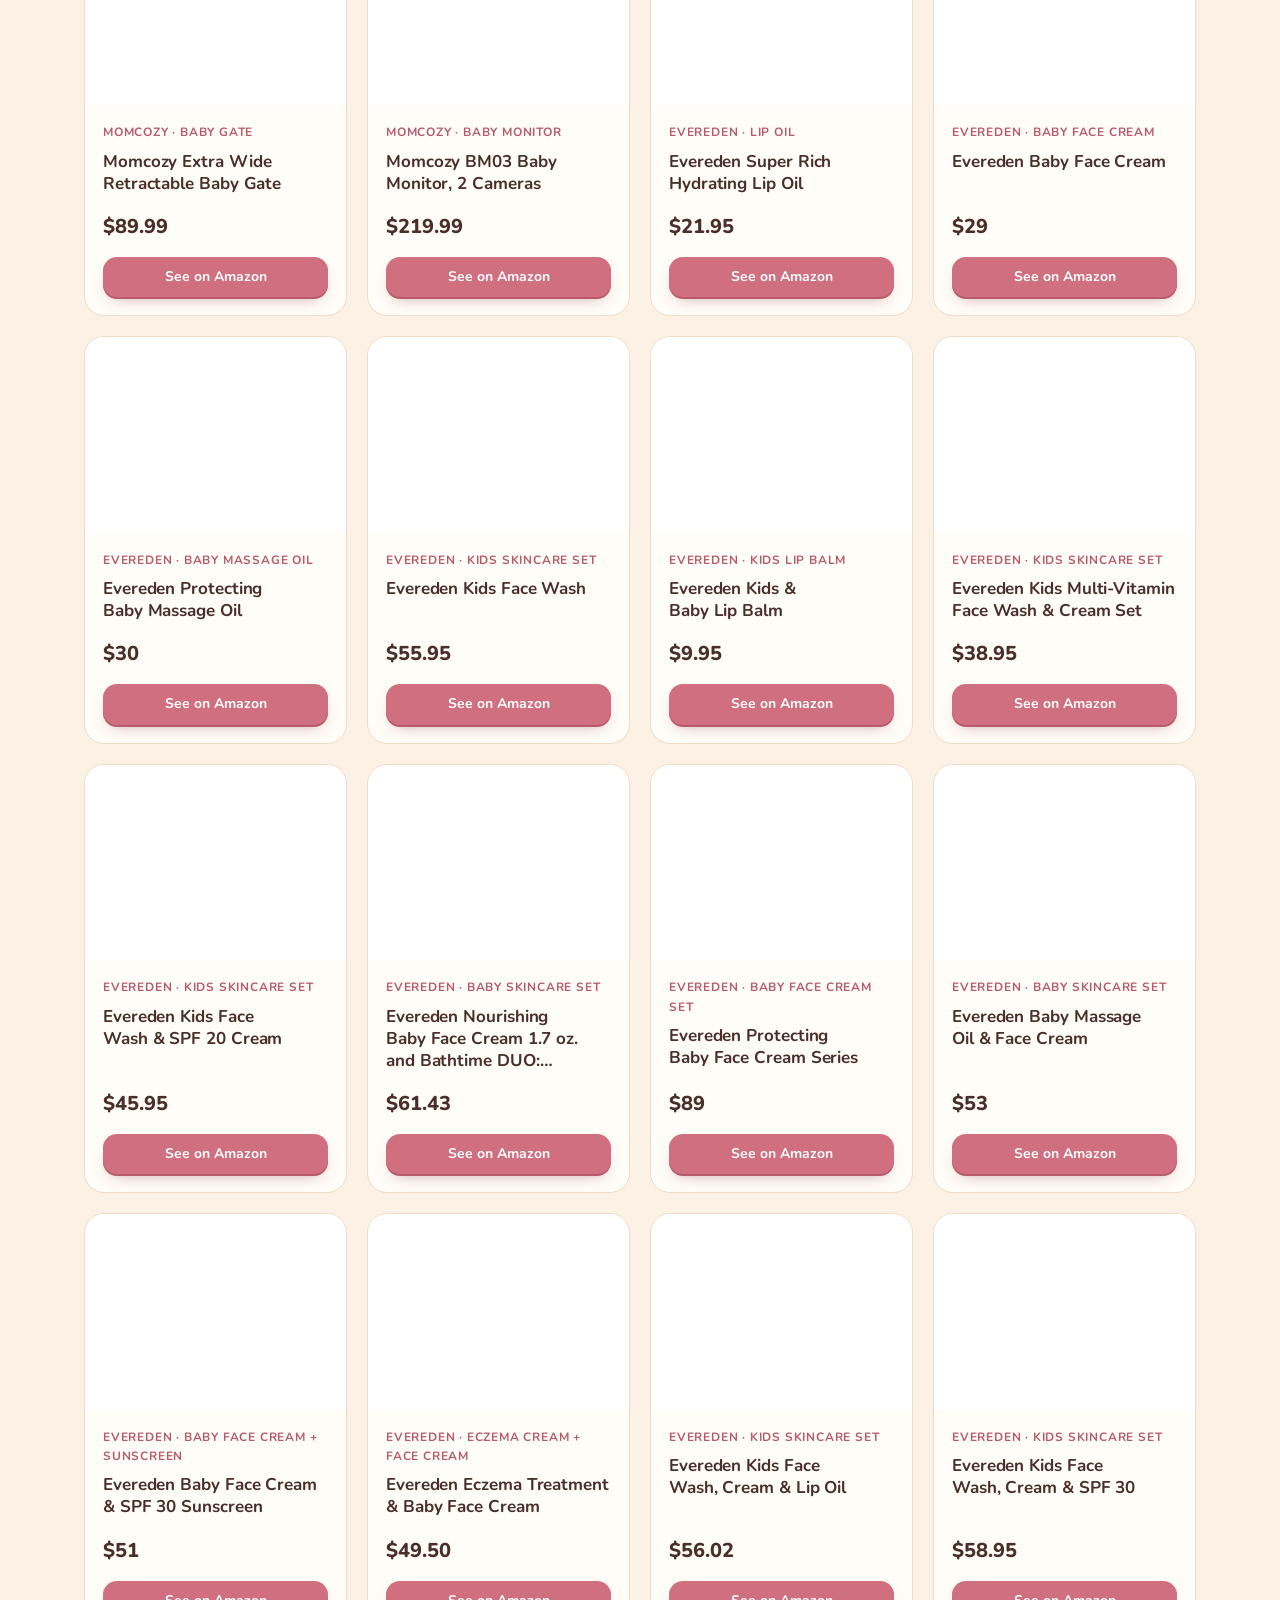
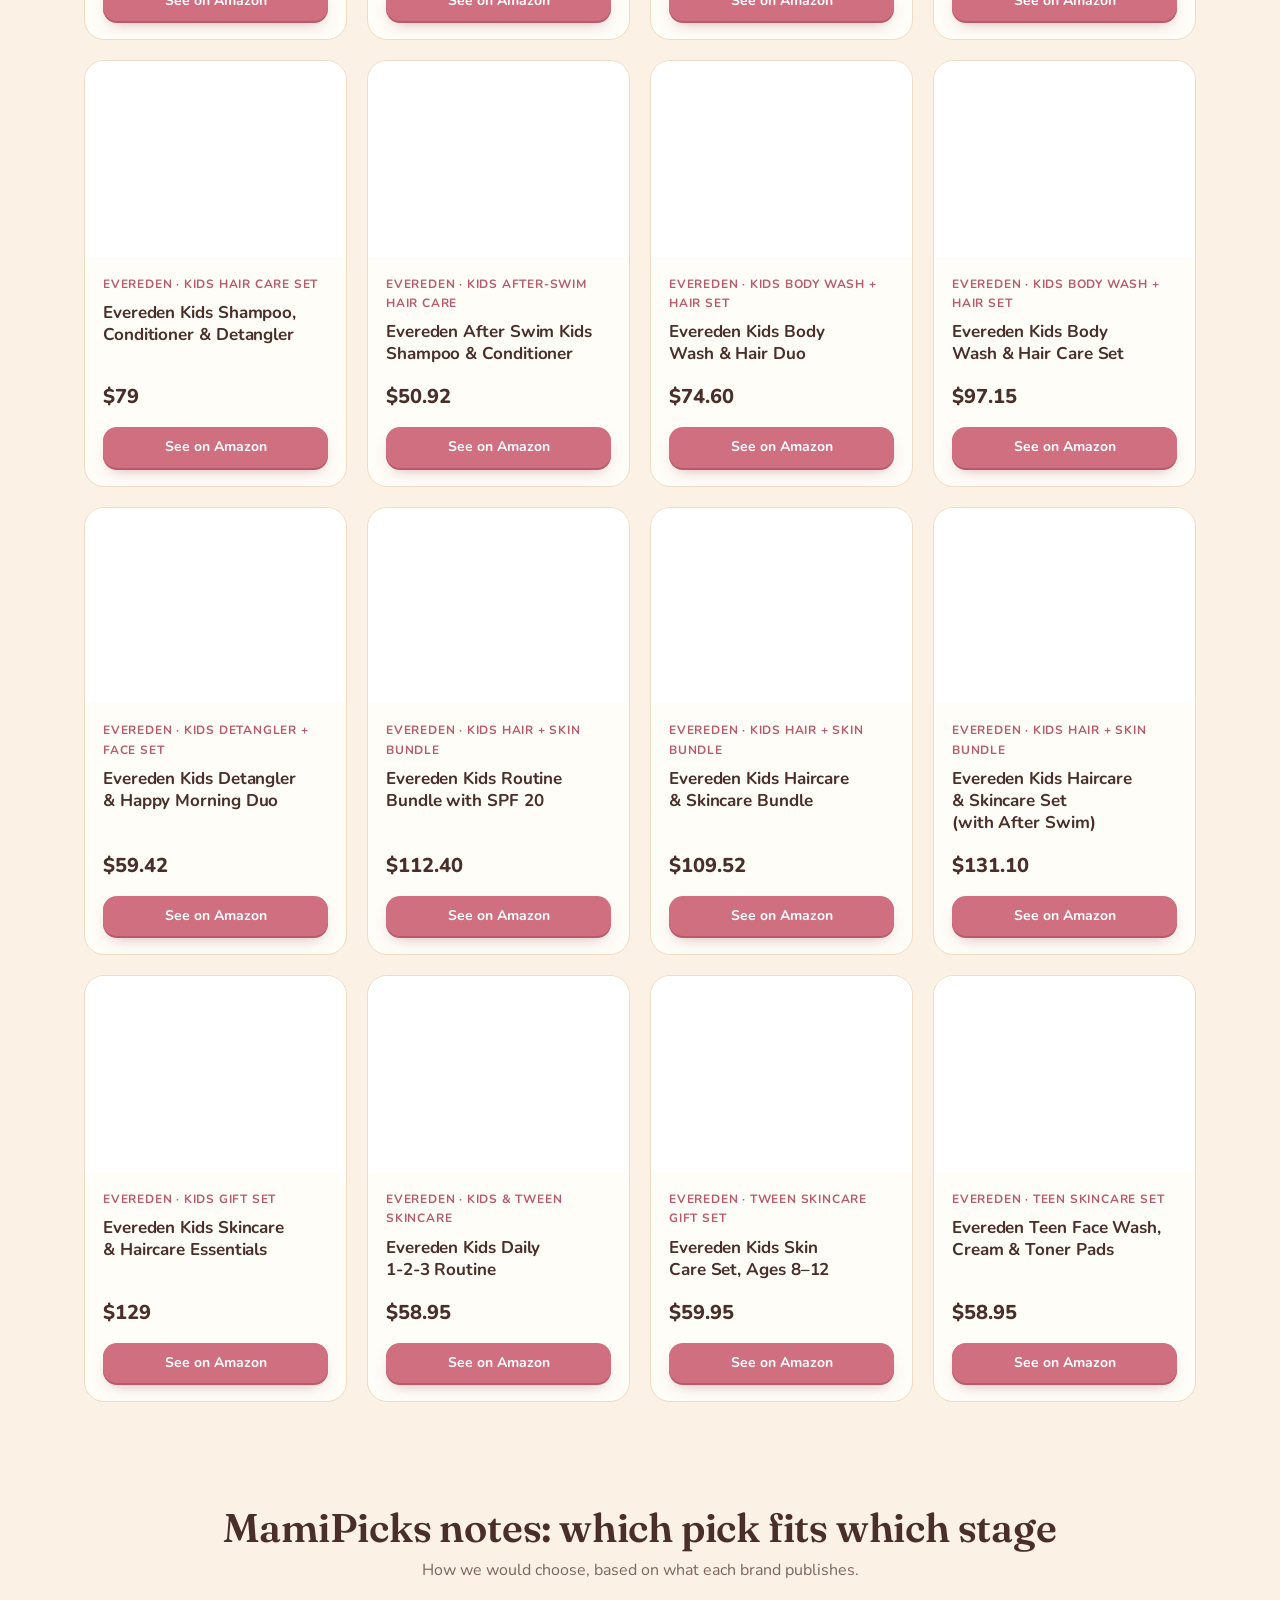
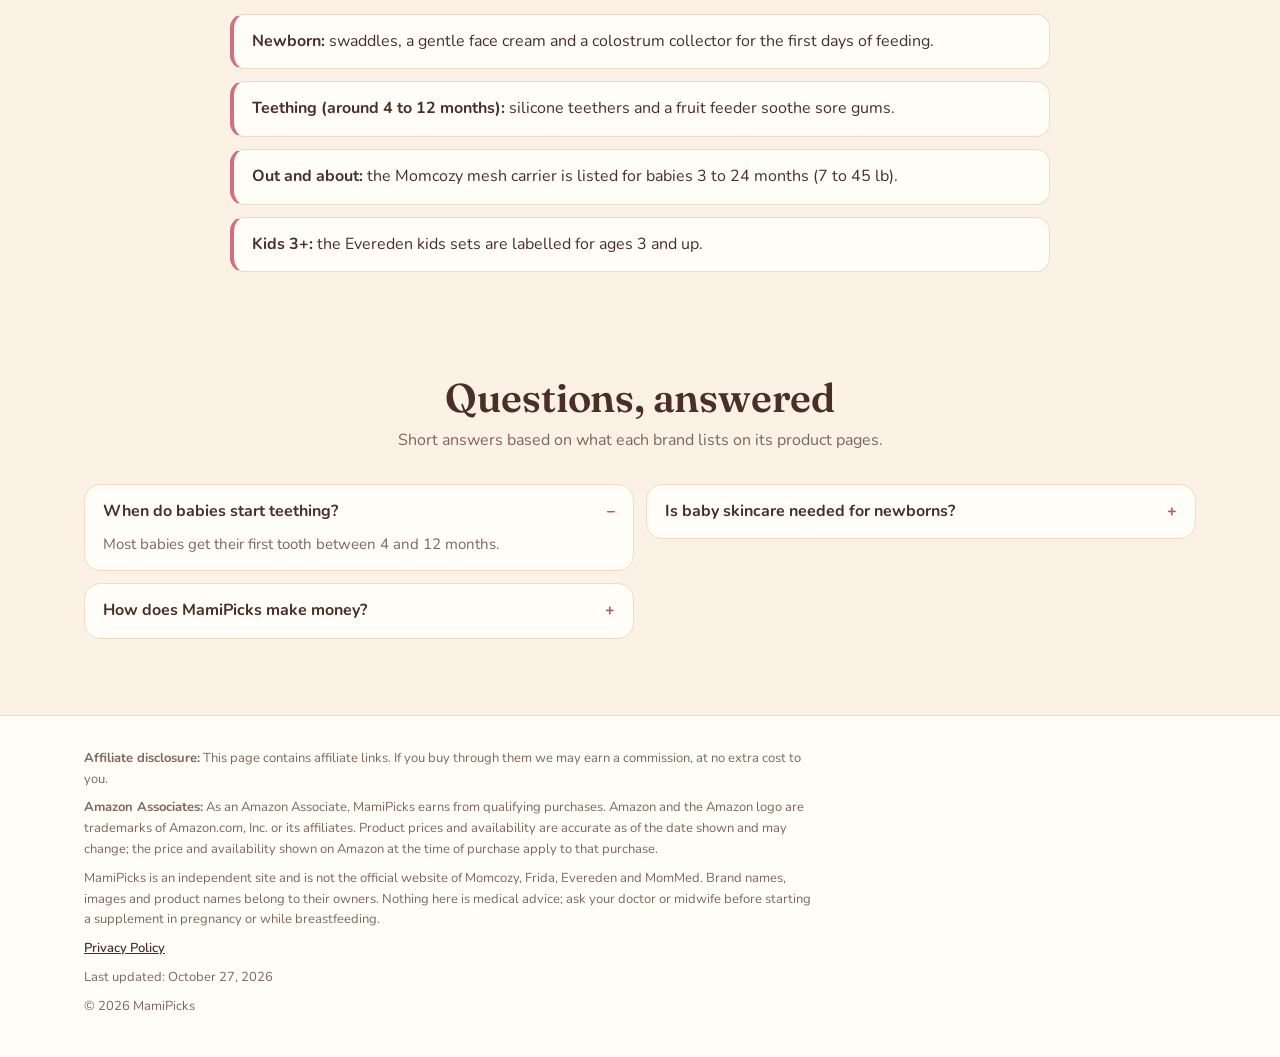
==== commit d24d9b7a: "Mom: add 40 more Lasso products to the tabs, the age picker and mum's advisor, with advice and Amazo" ====
--- a/baby-care/index.html
+++ b/baby-care/index.html
@@ -32,8 +32,8 @@
   <div>
     <span class="tag" data-hero>Feeding, teething, skincare and everyday baby gear</span>
     <h1 data-hero>Baby care</h1>
-    <p data-hero>Feeders, teethers, bottle washer, milk collectors, swaddles, carrier, scale and gentle skincare for babies and kids.</p>
-    <span class="updated" data-hero>Updated <time datetime="2026-10-25">October 25, 2026</time> · prices from each brand's store and Amazon listings</span>
+    <p data-hero>Feeders, teethers, bottle washers, milk collectors, swaddles, carriers, a baby gate, a baby monitor, a scale, and gentle skin and hair care for babies and kids.</p>
+    <span class="updated" data-hero>Updated <time datetime="2026-10-27">October 27, 2026</time> · prices from each brand's store and Amazon listings</span>
     <div class="cta" data-hero>
       <a class="btn" href="#xShop">See products</a>
     </div>
@@ -81,7 +81,7 @@
   <p><b>Amazon Associates:</b> As an Amazon Associate, MamiPicks earns from qualifying purchases. Amazon and the Amazon logo are trademarks of Amazon.com, Inc. or its affiliates. Product prices and availability are accurate as of the date shown and may change; the price and availability shown on Amazon at the time of purchase apply to that purchase.</p>
   <p>MamiPicks is an independent site and is not the official website of Momcozy, Frida, Evereden and MomMed. Brand names, images and product names belong to their owners. Nothing here is medical advice; ask your doctor or midwife before starting a supplement in pregnancy or while breastfeeding.</p>
   <p><a class="pp" href="../privacy.html">Privacy Policy</a></p>
-  <p>Last updated: <time datetime="2026-10-25">October 25, 2026</time></p>
+  <p>Last updated: <time datetime="2026-10-27">October 27, 2026</time></p>
   <p>© <span id="y">2026</span> MamiPicks</p>
 </div></footer>
 
@@ -135,7 +135,33 @@
  {"id": "B0CJ38Y8Z7", "brand": "evereden", "cat": "skin", "kind": "Kids skincare set", "name": "Evereden Kids Multi-Vitamin Face Wash & Cream Set, Vegan, Melon, Ages 3+", "short": "Evereden Kids Multi-Vitamin Face Wash & Cream Set", "price": 38.95, "img": "https://m.media-amazon.com/images/I/61KNCyOcr-L._AC_SL1500_.jpg", "link": "https://lasso.to/amazon/YUoK4yFv7P"},
  {"id": "B0D3Q41RLW", "brand": "evereden", "cat": "skin", "kind": "Kids skincare set", "name": "Evereden Kids Face Wash & SPF 20 Cream, Dermatologist-Tested, EWG Verified", "short": "Evereden Kids Face Wash & SPF 20 Cream", "price": 45.95, "img": "https://m.media-amazon.com/images/I/61FJyRGT55L._AC_SL1500_.jpg", "link": "https://lasso.to/amazon/gaas1oUNNz"},
  {"id": "B0D7HWW15Z", "brand": "evereden", "cat": "skin", "kind": "Baby skincare set", "name": "Evereden Nourishing Baby Face Cream 1.7 oz. and Bathtime DUO: Lotion for Newborn and 2-in-1 Newborn Shampoo and Body Wash | Clean Baby Care | Non-toxic and Fragrance Free | Clean Ingredients", "short": "Evereden Nourishing Baby Face Cream 1.7 oz. and Bathtime DUO:…", "price": 61.43, "img": "https://m.media-amazon.com/images/I/41BIO0l3H5L._AC_SL1500_.jpg", "link": "https://lasso.to/amazon/Gkhw2Suwve"},
- {"id": "B07CWRV3S3", "brand": "mommed", "cat": "gear", "kind": "Baby scale", "name": "MomMed Baby Scale, Multi-Function Toddler Scale, Baby Scale Digital, Pet Scale, Infant Scale with Hold Function, Blue Backlight, Weight and Height Track", "short": "MomMed Baby Scale", "price": 33.99, "img": "https://m.media-amazon.com/images/I/41GeF7rUfmL._AC_SL1500_.jpg", "link": "https://lasso.to/amazon/LtHnD3Y0X1"}
+ {"id": "B07CWRV3S3", "brand": "mommed", "cat": "gear", "kind": "Baby scale", "name": "MomMed Baby Scale, Multi-Function Toddler Scale, Baby Scale Digital, Pet Scale, Infant Scale with Hold Function, Blue Backlight, Weight and Height Track", "short": "MomMed Baby Scale", "price": 33.99, "img": "https://m.media-amazon.com/images/I/41GeF7rUfmL._AC_SL1500_.jpg", "link": "https://lasso.to/amazon/LtHnD3Y0X1"},
+ {"id": "B0D1K6694L", "brand": "momcozy", "cat": "gear", "kind": "Newborn carrier", "name": "Momcozy Newborn Baby Carrier - Ergonomic, Cozy and Lightweight Carrier for 7-24lbs, Adjustable Neck Support with Sunshield, Breathable Airmesh Perfect for Summer Outing, Khaki", "short": "Momcozy Newborn Baby Carrier", "price": 79.99, "img": "https://m.media-amazon.com/images/I/71KI6zTPLmL._SL1500_.jpg", "link": "https://lasso.to/amazon/DYwqDPkChQ"},
+ {"id": "B0DDXZ2NMD", "brand": "momcozy", "cat": "gear", "kind": "Baby carrier", "name": "Momcozy Air-Mesh Baby Carrier, for Baby 7-45lbs, Beige", "short": "Momcozy Air-Mesh Baby Carrier", "price": 89.99, "img": "https://m.media-amazon.com/images/I/71xi0xTEOIL._SL1500_.jpg", "link": "https://lasso.to/amazon/c6lA3K8LcJ"},
+ {"id": "B0DSNXWQ33", "brand": "momcozy", "cat": "gear", "kind": "Hip-seat carrier", "name": "Momcozy Baby Carrier with Hip Seat, 2-in-1 Detachable Hands-Free Carrier for Long Walks, Forward-Facing Carry 7-44lbs, Breathable Infant Carrier, Fits Waists up to 45 Inches, AirMesh Pink", "short": "Momcozy 2-in-1 Hip Seat Carrier", "price": 89.97, "img": "https://m.media-amazon.com/images/I/71F-beNkcEL._SL1500_.jpg", "link": "https://lasso.to/amazon/DNfMPAFLq3"},
+ {"id": "B0DSPBF6Y4", "brand": "momcozy", "cat": "gear", "kind": "Hip-seat carrier", "name": "Momcozy Baby Carrier with Hip Seat, 2-in-1 Detachable Hands-Free Carrier for Long Walks, Forward-Facing Carry 7-44lbs, Breathable Infant Carrier, Fits Waists up to 45 Inches, AirMesh Grey", "short": "Momcozy 2-in-1 Hip Seat Carrier", "price": 89.99, "img": "https://m.media-amazon.com/images/I/71swQYXcPcL._SL1500_.jpg", "link": "https://lasso.to/amazon/9HOs0NimGA"},
+ {"id": "B0DSP23G39", "brand": "momcozy", "cat": "gear", "kind": "Hip-seat carrier", "name": "Momcozy Baby Carrier with Hip Seat, 2-in-1 Forward-Facing Carry for Long Walks, Detachable Hands-Free Infant Carrier 7-44lbs, All Seasons Toddler Carrier Fits Waist Sizes up to 45 Inches, Black", "short": "Momcozy 2-in-1 Hip Seat Carrier (All Seasons)", "price": 79.99, "img": "https://m.media-amazon.com/images/I/61b+ud4pokL._SL1500_.jpg", "link": "https://lasso.to/amazon/0G1pfW7eJT"},
+ {"id": "B0CHLX2GBP", "brand": "momcozy", "cat": "gear", "kind": "Baby gate", "name": "Momcozy Retractable Easy-to-Use Mesh Baby Gate", "short": "Momcozy Extra Wide Retractable Baby Gate", "price": 89.99, "img": "https://m.media-amazon.com/images/I/71wwUyZbKGL._AC_SL1500_.jpg", "link": "https://lasso.to/amazon/0bbbpL5RSQ"},
+ {"id": "B0F2MJNSRQ", "brand": "momcozy", "cat": "gear", "kind": "Baby monitor", "name": "Momcozy BM03 Baby Monitor with 2 Cameras, 5.5\" 1080P Full HD Split Screen", "short": "Momcozy BM03 Baby Monitor, 2 Cameras", "price": 219.99, "img": "https://m.media-amazon.com/images/I/713SWVVnx6L._SL1500_.jpg", "link": "https://lasso.to/amazon/jC5xdAlun5"},
+ {"id": "B0FFN1RJ8V", "brand": "momcozy", "cat": "feed", "kind": "Bottle washer sterilizer", "name": "Momcozy KleanPal Pro All-in-One Bottle Washer, Sterilizer & Dryer - Matte", "short": "Momcozy KleanPal Pro Bottle Washer", "price": 299.99, "img": "https://m.media-amazon.com/images/I/61L5DS9KzvL._AC_SL1500_.jpg", "link": "https://lasso.to/amazon/nttdW3Ouna"},
+ {"id": "B0DX2LLQH4", "brand": "evereden", "cat": "skin", "kind": "Baby face cream set", "name": "Evereden Protecting Baby Face Cream Series - No.1 Gel, No.2 Silk and No.3 Rich - Nourishing, Fragrance-Free Moisturizers for All Baby Skin Types & Climates", "short": "Evereden Protecting Baby Face Cream Series", "price": 89.0, "img": "https://m.media-amazon.com/images/I/61MHf+vtjdL._SL1500_.jpg", "link": "https://lasso.to/amazon/HhgCCjkya5"},
+ {"id": "B08KTV5WL2", "brand": "evereden", "cat": "skin", "kind": "Baby skincare set", "name": "Evereden Soothing Baby Massage Oil, 4 fl oz & Nourishing Face Cream, 1.7 oz | 2 Item Bundle Set | Clean and Unscented Baby Care", "short": "Evereden Baby Massage Oil & Face Cream", "price": 53.0, "img": "https://m.media-amazon.com/images/I/51AdxanpH3L._SL1500_.jpg", "link": "https://lasso.to/amazon/7plLQcyUyN"},
+ {"id": "B095Z3HXMJ", "brand": "evereden", "cat": "skin", "kind": "Baby face cream + sunscreen", "name": "Evereden Nourishing Baby Face Cream, 1.7 oz & Premium Sunscreen SPF 30, 2 fl oz. | 2 Item Bundle Set | 100% Mineral Sunscreen with Zinc Oxide | Clean Baby Skincare", "short": "Evereden Baby Face Cream & SPF 30 Sunscreen", "price": 51.0, "img": "https://m.media-amazon.com/images/I/61J9RDYloNL._SL1500_.jpg", "link": "https://lasso.to/amazon/oRN3c3GEZO"},
+ {"id": "B0DP5DBNLX", "brand": "evereden", "cat": "skin", "kind": "Eczema cream + face cream", "name": "Evereden Healing Eczema Treatment, 1.7 fl oz & Nourishing Baby Face Cream 1.7 oz.| Fragrance Free Eczema Cream for Babies, Kids, and Adults | Non-Greasy Baby Moisturizing Cream | Clean Ingredients", "short": "Evereden Eczema Treatment & Baby Face Cream", "price": 49.5, "img": "https://m.media-amazon.com/images/I/61OGKxfngDL._SL1500_.jpg", "link": "https://lasso.to/amazon/qXpLcQI3qn"},
+ {"id": "B0DGLJJL8D", "brand": "evereden", "cat": "skin", "kind": "Kids skincare set", "name": "Evereden Kids Face Wash, Face Cream & Lip Oil Set, Vegan, Melon, Ages 3+", "short": "Evereden Kids Face Wash, Cream & Lip Oil", "price": 56.02, "img": "https://m.media-amazon.com/images/I/6171g-j8ZiL._SL1500_.jpg", "link": "https://lasso.to/amazon/bVb2USkHIA"},
+ {"id": "B0FVG564RS", "brand": "evereden", "cat": "skin", "kind": "Kids skincare set", "name": "Evereden Kids Face Wash, Cream & SPF 30, Unscented Kids Skincare, Age 4+", "short": "Evereden Kids Face Wash, Cream & SPF 30", "price": 58.95, "img": "https://m.media-amazon.com/images/I/71eOGoorS6L._SL1500_.jpg", "link": "https://lasso.to/amazon/n6xf7f6v8w"},
+ {"id": "B0DJPBK5W9", "brand": "evereden", "cat": "skin", "kind": "Kids hair care set", "name": "Evereden Kids Shampoo, Conditioner & Detangling Spray + Brush, Ages 3+", "short": "Evereden Kids Shampoo, Conditioner & Detangler", "price": 79.0, "img": "https://m.media-amazon.com/images/I/71I4HLnYtmL._SL1500_.jpg", "link": "https://lasso.to/amazon/cu6EypMO20"},
+ {"id": "B0D6NFSL44", "brand": "evereden", "cat": "skin", "kind": "Kids after-swim hair care", "name": "Evereden After Swim & Sports Kids Shampoo: With Cleansing Clay and Kids Conditioner Detangler set | Made With Clean and Non-toxic Ingredients | Any Hair Type", "short": "Evereden After Swim Kids Shampoo & Conditioner", "price": 50.92, "img": "https://m.media-amazon.com/images/I/6176vbT7rwL._SL1500_.jpg", "link": "https://lasso.to/amazon/g4PF6RmSRj"},
+ {"id": "B0DX2J3NL8", "brand": "evereden", "cat": "skin", "kind": "Kids body wash + hair set", "name": "Evereden Kids Cloud Body Wash (6.7 fl. oz., Juicy Citrus) & Hair Duo - Detangling Shampoo & Conditioner - with Plant Protein Peptides & Argan Oil | Sulfate, Paraben & Phthalate-Free | for Kids 3+", "short": "Evereden Kids Body Wash & Hair Duo", "price": 74.6, "img": "https://m.media-amazon.com/images/I/61inKSLZOGL._SL1500_.jpg", "link": "https://lasso.to/amazon/0Rbs87fhJd"},
+ {"id": "B0DX2GLHP4", "brand": "evereden", "cat": "skin", "kind": "Kids body wash + hair set", "name": "Evereden Kids Cloud Body Wash (6.7 fl. oz., Juicy Citrus) & Hair Care Set - Detangling Shampoo, Conditioner, Spray & Brush | Protein Peptides & Argan Oil - Sulfate & Paraben-Free | Children Ages 3+", "short": "Evereden Kids Body Wash & Hair Care Set", "price": 97.15, "img": "https://m.media-amazon.com/images/I/71n9R8O-dZL._SL1500_.jpg", "link": "https://lasso.to/amazon/EZn2UaDxVK"},
+ {"id": "B0DNK9K15Z", "brand": "evereden", "cat": "skin", "kind": "Kids detangler + face set", "name": "Evereden Kids Detangler Spray & Happy Morning Duo | Detangler Spray - Tackle Tough Knots & Cloud Face Wash + SPF 20 Mineral Face Cream | Vegan, Non-Toxic Hair & Skin Care for Kids 3+", "short": "Evereden Kids Detangler & Happy Morning Duo", "price": 59.42, "img": "https://m.media-amazon.com/images/I/71PFINsonCL._SL1500_.jpg", "link": "https://lasso.to/amazon/s4z3Gczia3"},
+ {"id": "B0D6NJGS2V", "brand": "evereden", "cat": "skin", "kind": "Kids hair + skin bundle", "name": "Evereden Kids Routine Bundle with SPF20 - Happy Detangling Shampoo and Conditioner, Face Wash, and Multi-Vitamin Face Cream", "short": "Evereden Kids Routine Bundle with SPF 20", "price": 112.4, "img": "https://m.media-amazon.com/images/I/61hhvDAvuuL._SL1080_.jpg", "link": "https://lasso.to/amazon/au6ufsYd8S"},
+ {"id": "B0F8W4K7DG", "brand": "evereden", "cat": "skin", "kind": "Kids hair + skin bundle", "name": "Evereden Kids Haircare & Skincare Bundle: Detangling Shampoo | Conditioner | Leave-In Detangling Spray | Cloud Face Wash & SPF 20 Mineral Cream | Clean, Vegan, Non-Toxic for Ages 3+", "short": "Evereden Kids Haircare & Skincare Bundle", "price": 109.52, "img": "https://m.media-amazon.com/images/I/615EKporXOL._SL1500_.jpg", "link": "https://lasso.to/amazon/3q03lei17f"},
+ {"id": "B0F8W4WQ22", "brand": "evereden", "cat": "skin", "kind": "Kids hair + skin bundle", "name": "Evereden Kids Haircare & Skincare Set: Kids' Detangling Shampoo and Conditioner | After Swim Shampoo | Detangling Spray | Cloud Face Wash & SPF 20 Mineral Cream - Clean, Vegan, Non-Toxic | Ages 3+", "short": "Evereden Kids Haircare & Skincare Set (with After Swim)", "price": 131.1, "img": "https://m.media-amazon.com/images/I/616-n2GiGsL._SL1500_.jpg", "link": "https://lasso.to/amazon/s1oX19fUKH"},
+ {"id": "B0FZKWQYHB", "brand": "evereden", "cat": "skin", "kind": "Kids gift set", "name": "Evereden Kids Skincare & Haircare Essentials, Dermatologist Tested Gift Set", "short": "Evereden Kids Skincare & Haircare Essentials", "price": 129.0, "img": "https://m.media-amazon.com/images/I/710b6lPBOPL._SL1500_.jpg", "link": "https://lasso.to/amazon/48YrswTH9O"},
+ {"id": "B0CY2TMWG8", "brand": "evereden", "cat": "skin", "kind": "Kids & tween skincare", "name": "Evereden Kids Daily 1-2-3 Routine Bundle: Clean & Vegan Skin Care Set - Hydrating & Nourishing Tween Skincare Set with Multi-Vitamin Face Wash, Face Cream, Lotion, & SPF 30 Mineral Sunscreen (Pomelo)", "short": "Evereden Kids Daily 1-2-3 Routine", "price": 58.95, "img": "https://m.media-amazon.com/images/I/51EkhxxUepL._SL1000_.jpg", "link": "https://lasso.to/amazon/2GBMSIne22"},
+ {"id": "B0HGYZRNS6", "brand": "evereden", "cat": "skin", "kind": "Tween skincare gift set", "name": "Evereden Kids Skin Care Set for Girls 8-12, 10 in 1 Teen Skincare Gift Kit", "short": "Evereden Kids Skin Care Set, Ages 8–12", "price": 59.95, "img": "https://m.media-amazon.com/images/I/71Zr+dStlcL._SL1500_.jpg", "link": "https://lasso.to/amazon/bBC9bgGTbq"},
+ {"id": "B0FC3P4PCQ", "brand": "evereden", "cat": "skin", "kind": "Teen skincare set", "name": "Evereden Teen Face Wash, Cream & Toner Pads, Teen Girls Skincare Set, Vegan", "short": "Evereden Teen Face Wash, Cream & Toner Pads", "price": 58.95, "img": "https://m.media-amazon.com/images/I/61joB3k4N6L._SL1500_.jpg", "link": "https://lasso.to/amazon/4nMZZzXYMf"}
 ];
 /* ===================== END OF SETTINGS ===================== */
 TC.render({ brands:BRANDS, brandRows:BRAND_ROWS, specs:SPECS, presets:PRESETS, cats:CATS, items:ITEMS, extra:{} });
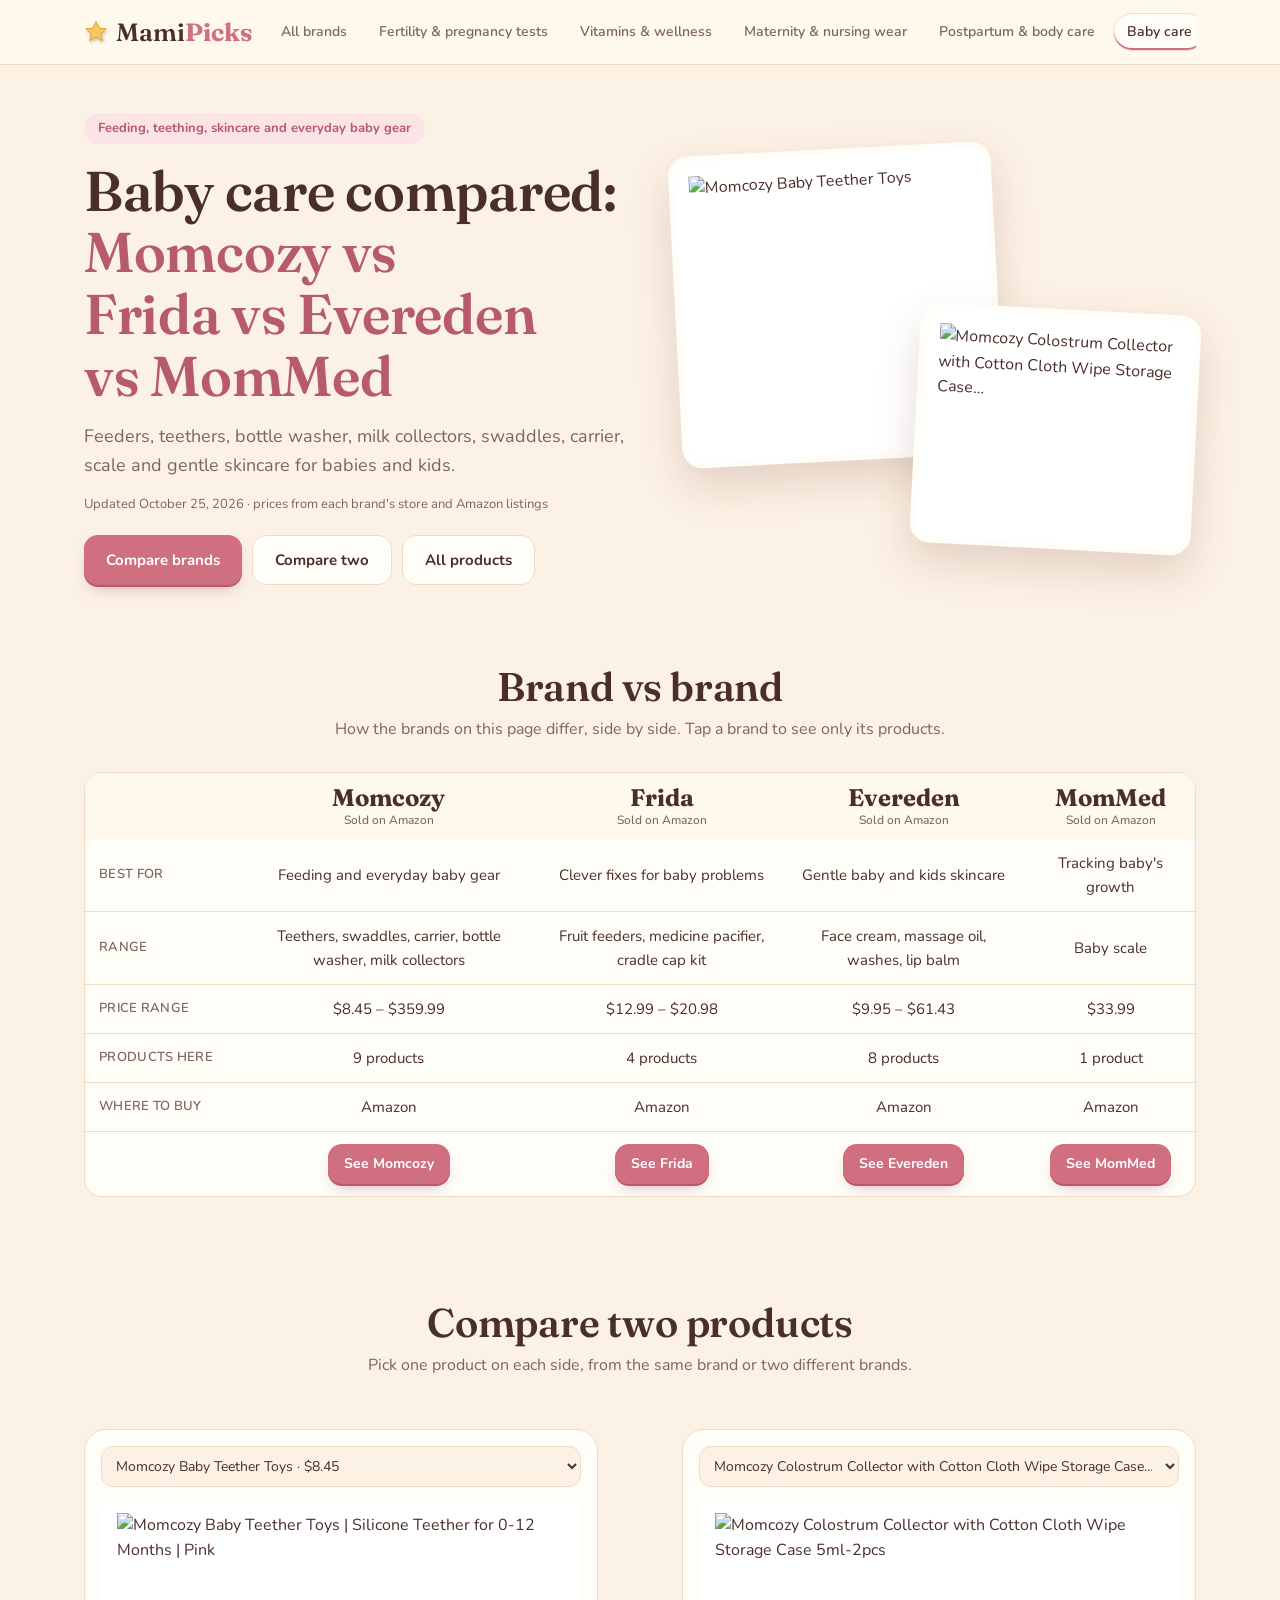
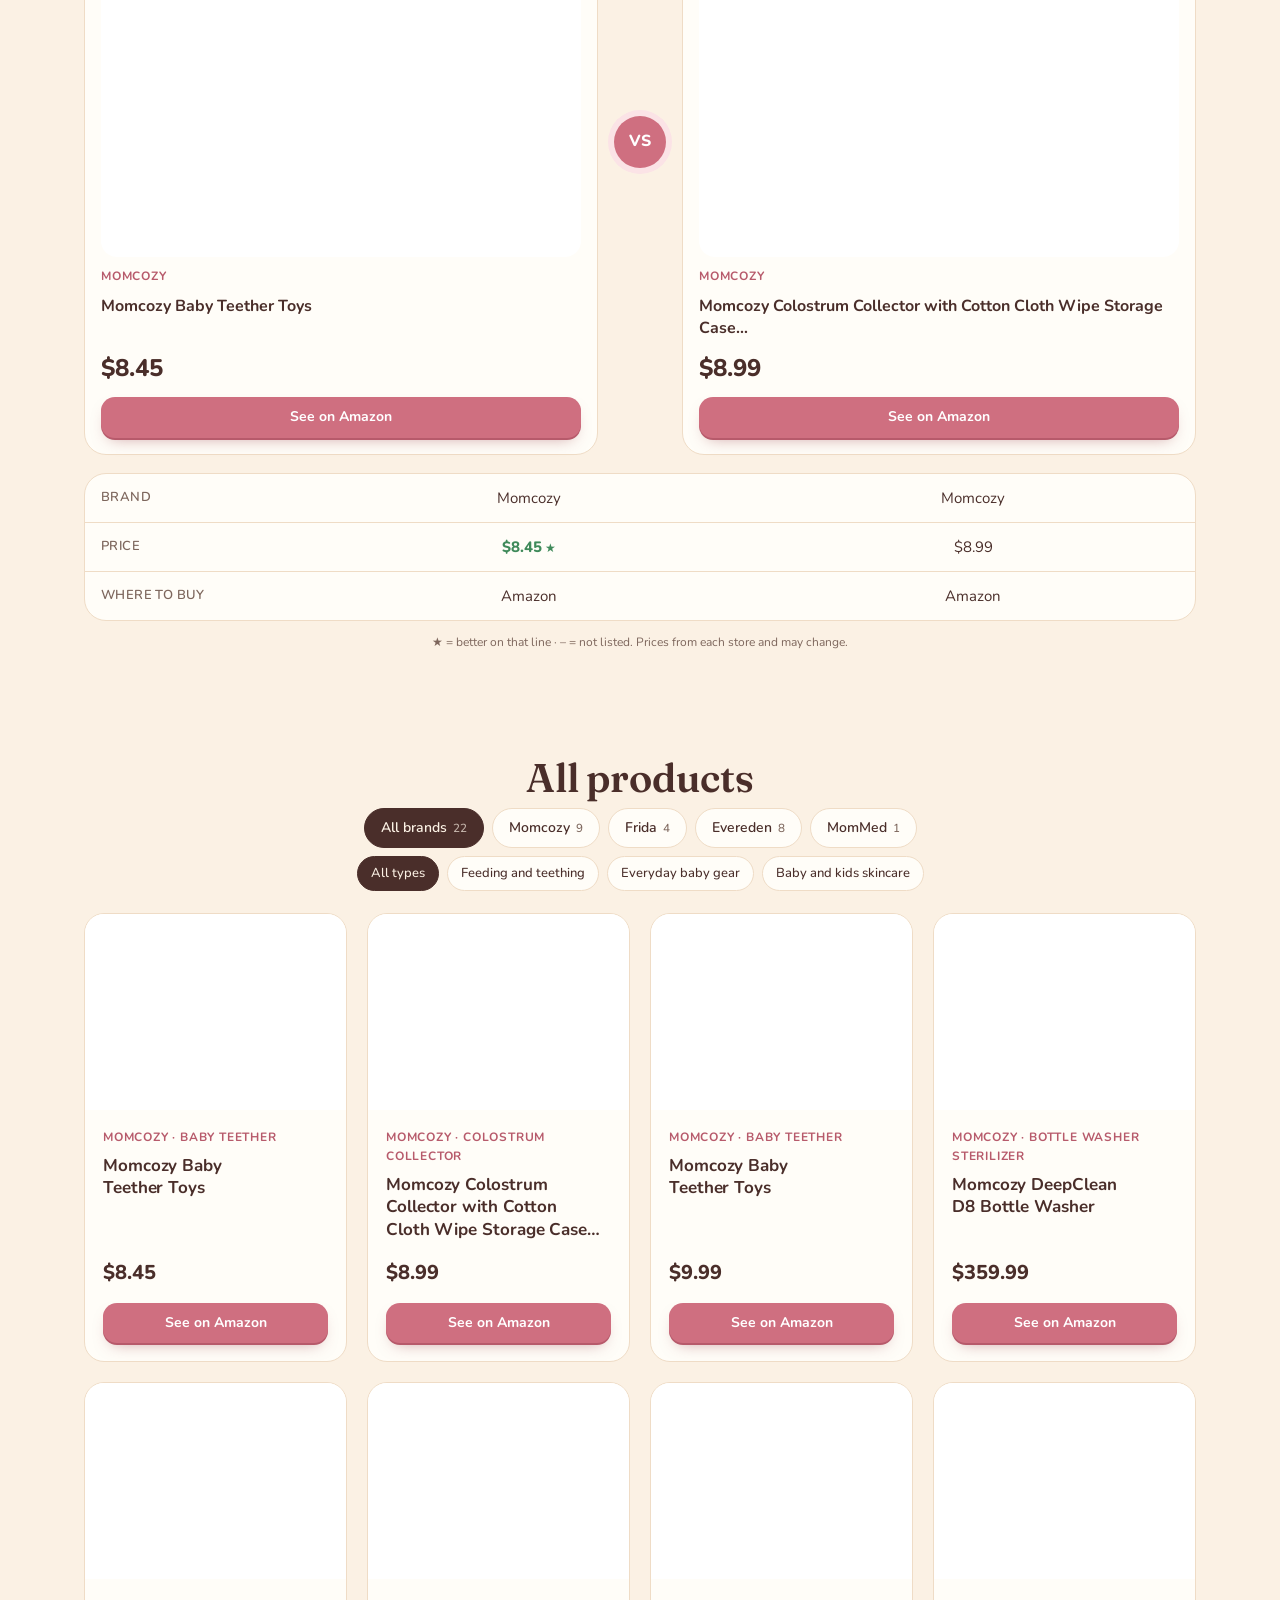
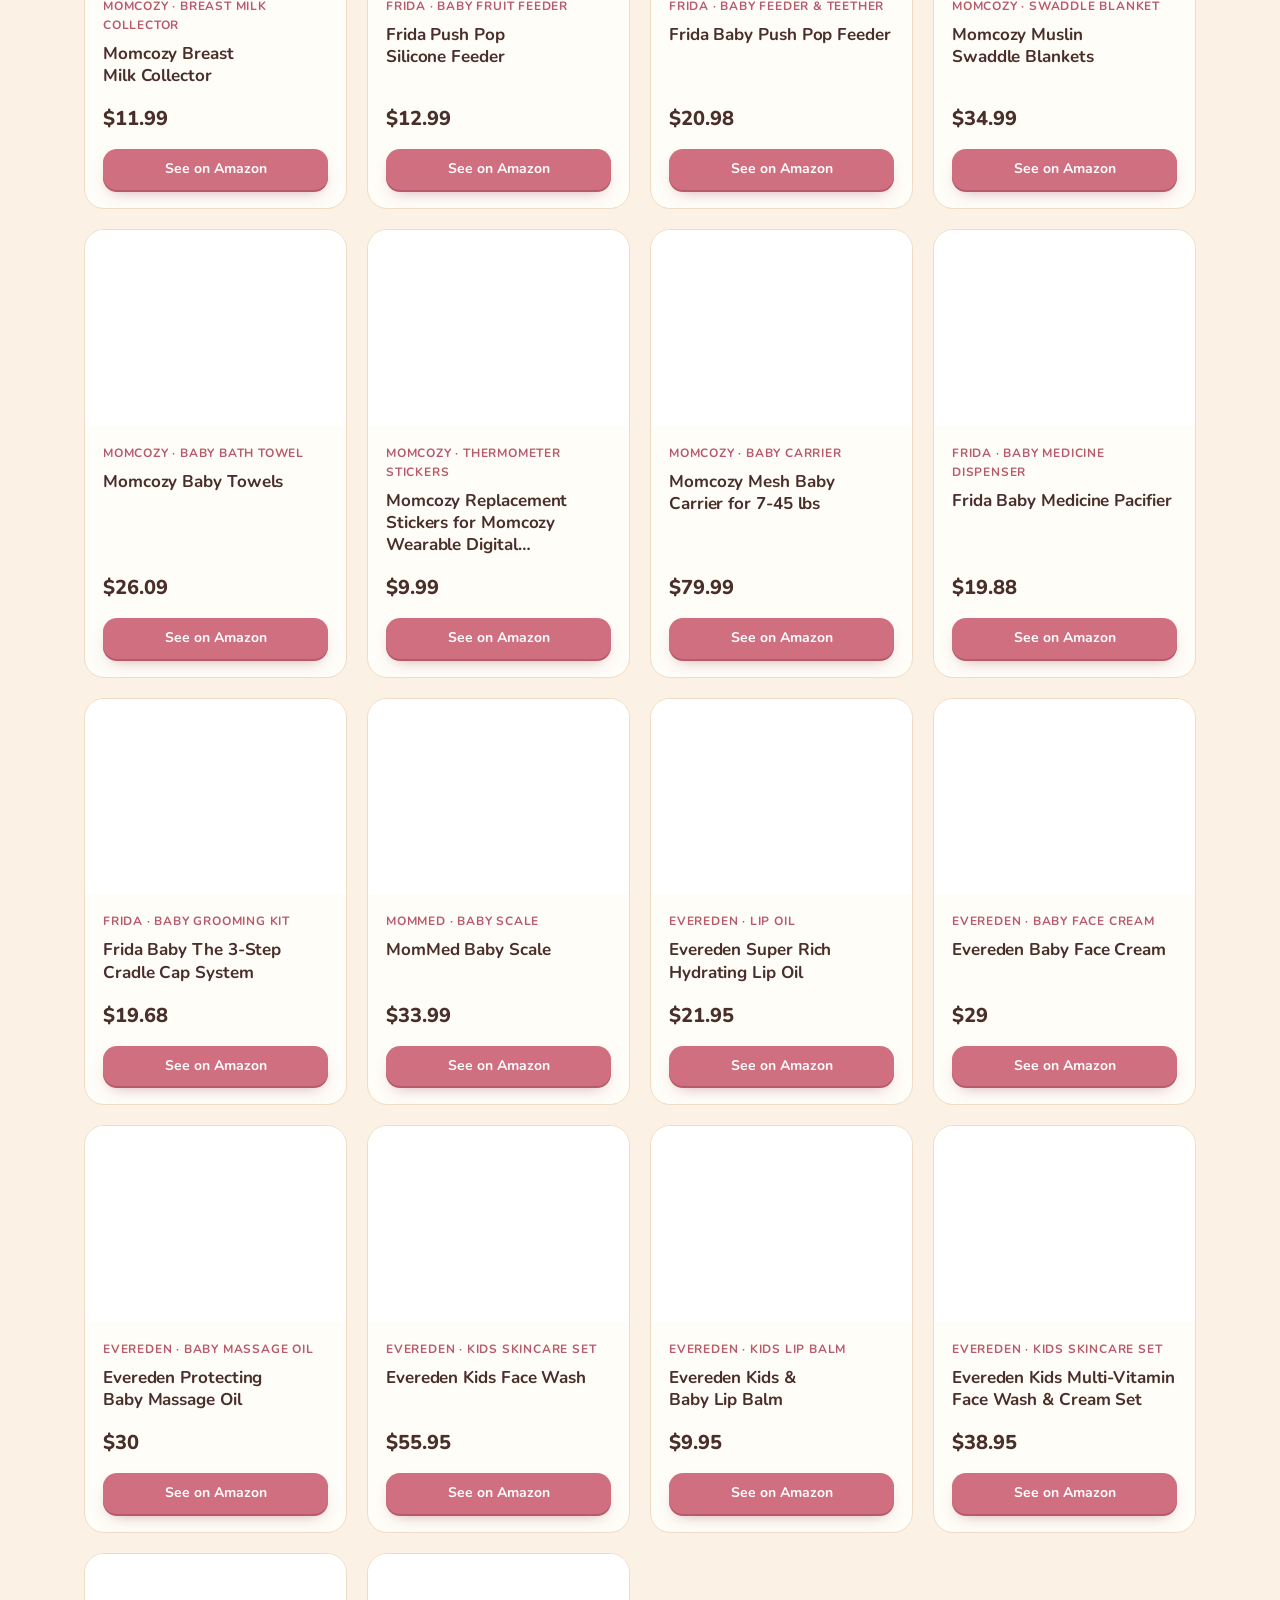
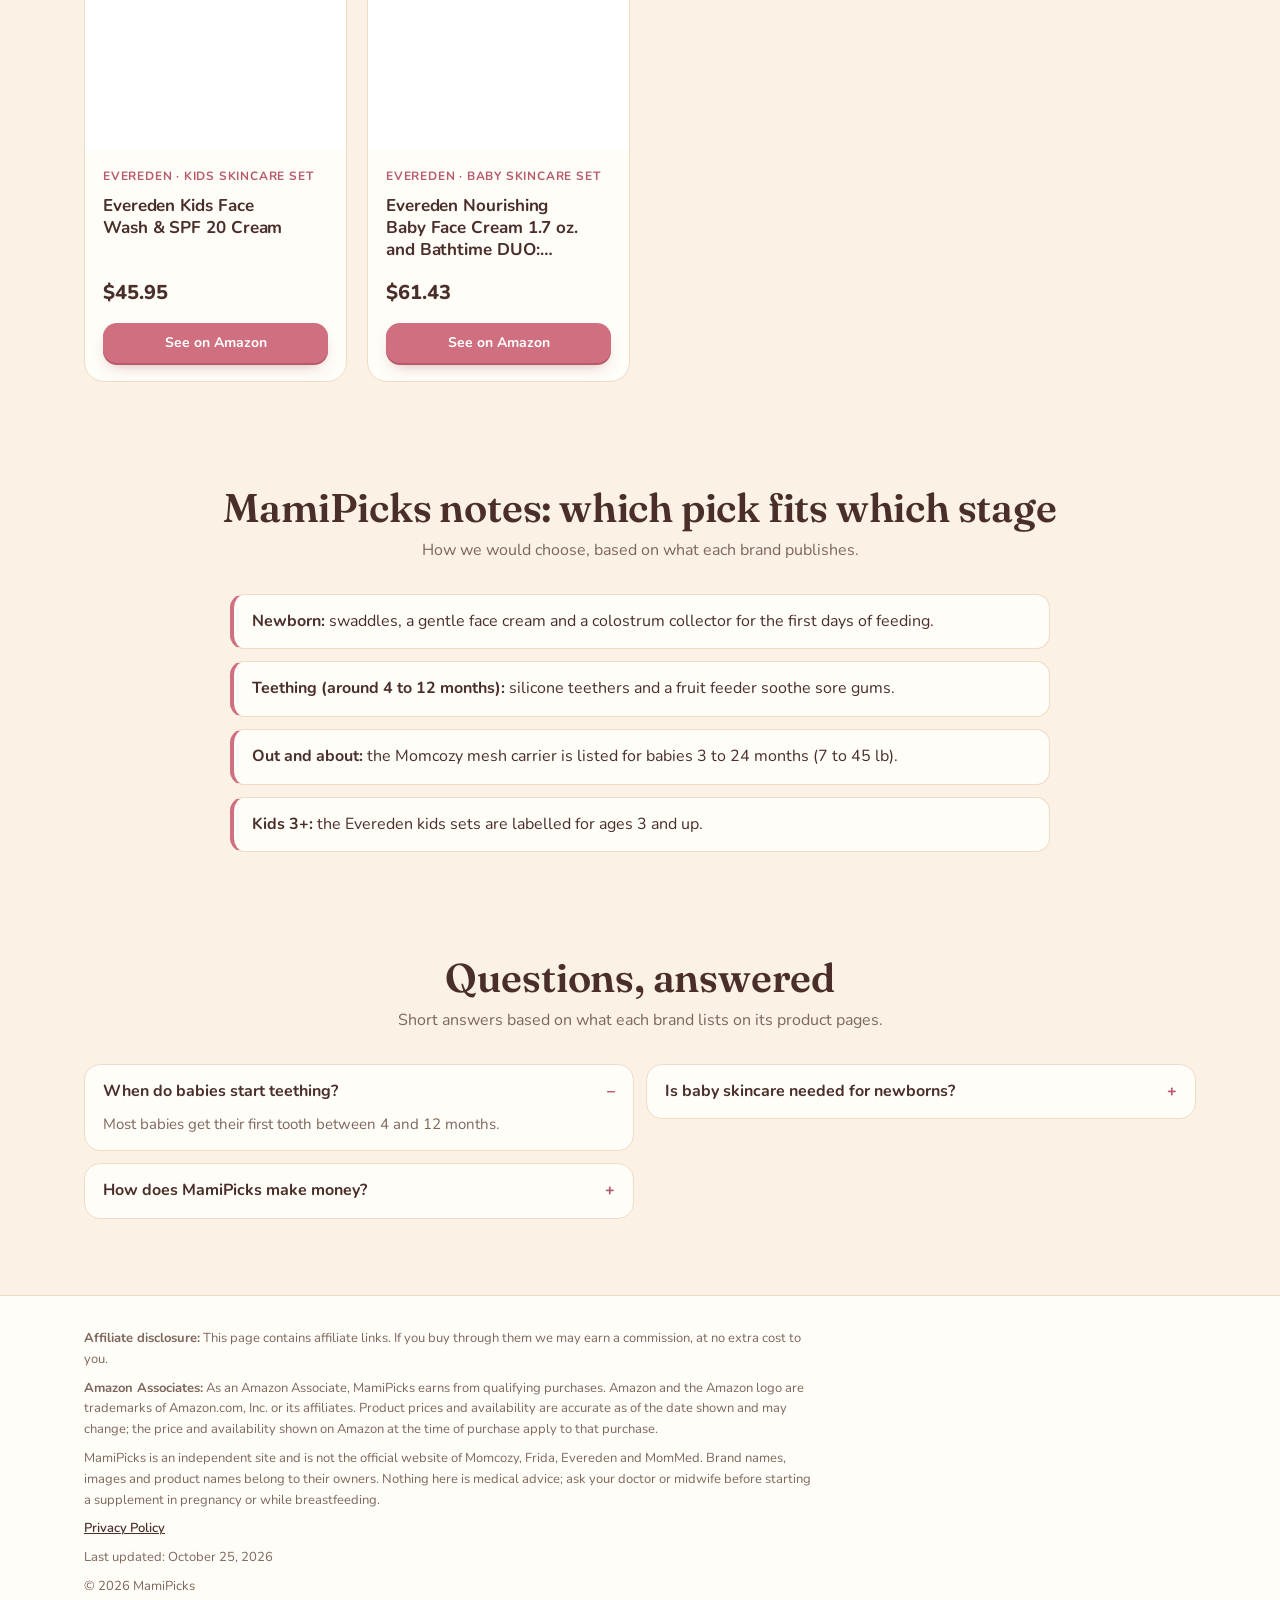
==== commit d68adddc: "Merge pull request #1 from thanhle2503/claude/project-thread-tcbimi MamiPicks: product-type tabs in " ====
--- a/baby-care/index.html
+++ b/baby-care/index.html
@@ -21,9 +21,14 @@
 
 <header><div class="wrap">
   <a class="logo" href="../"><svg viewBox="-24 -24 48 48" aria-hidden="true" width="24" height="24"><path d="M0 -21 L6.2 -7.4 L20.4 -6.6 L9.6 3.2 L12.9 17.4 L0 9.8 L-12.9 17.4 L-9.6 3.2 L-20.4 -6.6 L-6.2 -7.4 Z" fill="#f6c95f" stroke="#e2a238" stroke-width="2" stroke-linejoin="round"/></svg><span class="w">Mami<b>Picks</b></span></a>
-  <nav class="top two">
-    <a href="../#baby" class="on">For baby</a>
-    <a href="../#mom">For mum</a>
+  <nav class="top">
+    <a href="../">All brands</a>
+    <a href="../fertility/">Fertility &amp; pregnancy tests</a>
+    <a href="../vitamins/">Vitamins &amp; wellness</a>
+    <a href="../nursing-wear/">Maternity &amp; nursing wear</a>
+    <a href="../postpartum/">Postpartum &amp; body care</a>
+    <a href="../baby-care/" class="on">Baby care</a>
+    <a href="../strollers/">Strollers</a>
   </nav>
 </div></header>
 
@@ -31,11 +36,13 @@
 <section class="hero"><div class="wrap">
   <div>
     <span class="tag" data-hero>Feeding, teething, skincare and everyday baby gear</span>
-    <h1 data-hero>Baby care</h1>
-    <p data-hero>Feeders, teethers, bottle washers, milk collectors, swaddles, carriers, a baby gate, a baby monitor, a scale, and gentle skin and hair care for babies and kids.</p>
-    <span class="updated" data-hero>Updated <time datetime="2026-10-27">October 27, 2026</time> · prices from each brand's store and Amazon listings</span>
+    <h1 data-hero>Baby care compared: <em>Momcozy vs Frida vs Evereden vs MomMed</em></h1>
+    <p data-hero>Feeders, teethers, bottle washer, milk collectors, swaddles, carrier, scale and gentle skincare for babies and kids.</p>
+    <span class="updated" data-hero>Updated <time datetime="2026-10-25">October 25, 2026</time> · prices from each brand's store and Amazon listings</span>
     <div class="cta" data-hero>
-      <a class="btn" href="#xShop">See products</a>
+      <a class="btn" href="#xBrandsSec">Compare brands</a>
+      <a class="btn ghost" href="#compare">Compare two</a>
+      <a class="btn ghost" href="#xShop">All products</a>
     </div>
   </div>
   <div class="collage">
@@ -44,12 +51,28 @@
   </div>
 </div></section>
 
+<section id="xBrandsSec" data-reveal-group><div class="wrap">
+  <h2 data-reveal>Brand vs brand</h2>
+  <p class="sub" data-reveal>How the brands on this page differ, side by side. Tap a brand to see only its products.</p>
+  <div class="xbt-wrap" data-reveal><table class="xbt" id="xBrands"></table></div>
+</div></section>
 
+<section id="compare" data-reveal-group><div class="wrap">
+  <h2 data-reveal>Compare two products</h2>
+  <p class="sub" data-reveal>Pick one product on each side, from the same brand or two different brands.</p>
+  <div class="presets" id="xPresets"></div>
+  <div class="h2h" data-reveal>
+    <div class="side" id="xSide0"></div>
+    <div class="vs"><span>VS</span></div>
+    <div class="side" id="xSide1"></div>
+  </div>
+  <div class="h2h-wrap"><table class="h2ht"><tbody id="xH2h"></tbody></table></div>
+  <p class="cmp-note">★ = better on that line · – = not listed. Prices from each store and may change.</p>
+</div></section>
 
 <section id="xShop"><div class="wrap">
-  <h2>Products</h2>
-  <p class="xshop-sub">Tap a brand to see only its products.</p>
-  <div class="xpills xbcards" id="xPills"></div>
+  <h2>All products</h2>
+  <div class="xpills" id="xPills"></div>
   <div class="xpills xtypes" id="xTypes"></div>
   <div class="grid" id="xGrid"></div>
 </div></section>
@@ -81,13 +104,10 @@
   <p><b>Amazon Associates:</b> As an Amazon Associate, MamiPicks earns from qualifying purchases. Amazon and the Amazon logo are trademarks of Amazon.com, Inc. or its affiliates. Product prices and availability are accurate as of the date shown and may change; the price and availability shown on Amazon at the time of purchase apply to that purchase.</p>
   <p>MamiPicks is an independent site and is not the official website of Momcozy, Frida, Evereden and MomMed. Brand names, images and product names belong to their owners. Nothing here is medical advice; ask your doctor or midwife before starting a supplement in pregnancy or while breastfeeding.</p>
   <p><a class="pp" href="../privacy.html">Privacy Policy</a></p>
-  <p>Last updated: <time datetime="2026-10-27">October 27, 2026</time></p>
+  <p>Last updated: <time datetime="2026-10-25">October 25, 2026</time></p>
   <p>© <span id="y">2026</span> MamiPicks</p>
 </div></footer>
 
-<script src="../assets/js/advice.js"></script>
-<script src="../assets/js/details.js"></script>
-<script src="../assets/js/panel.js"></script>
 <script src="../assets/js/catalog.js"></script>
 <script>
 /* =====================================================================
@@ -135,33 +155,7 @@
  {"id": "B0CJ38Y8Z7", "brand": "evereden", "cat": "skin", "kind": "Kids skincare set", "name": "Evereden Kids Multi-Vitamin Face Wash & Cream Set, Vegan, Melon, Ages 3+", "short": "Evereden Kids Multi-Vitamin Face Wash & Cream Set", "price": 38.95, "img": "https://m.media-amazon.com/images/I/61KNCyOcr-L._AC_SL1500_.jpg", "link": "https://lasso.to/amazon/YUoK4yFv7P"},
  {"id": "B0D3Q41RLW", "brand": "evereden", "cat": "skin", "kind": "Kids skincare set", "name": "Evereden Kids Face Wash & SPF 20 Cream, Dermatologist-Tested, EWG Verified", "short": "Evereden Kids Face Wash & SPF 20 Cream", "price": 45.95, "img": "https://m.media-amazon.com/images/I/61FJyRGT55L._AC_SL1500_.jpg", "link": "https://lasso.to/amazon/gaas1oUNNz"},
  {"id": "B0D7HWW15Z", "brand": "evereden", "cat": "skin", "kind": "Baby skincare set", "name": "Evereden Nourishing Baby Face Cream 1.7 oz. and Bathtime DUO: Lotion for Newborn and 2-in-1 Newborn Shampoo and Body Wash | Clean Baby Care | Non-toxic and Fragrance Free | Clean Ingredients", "short": "Evereden Nourishing Baby Face Cream 1.7 oz. and Bathtime DUO:…", "price": 61.43, "img": "https://m.media-amazon.com/images/I/41BIO0l3H5L._AC_SL1500_.jpg", "link": "https://lasso.to/amazon/Gkhw2Suwve"},
- {"id": "B07CWRV3S3", "brand": "mommed", "cat": "gear", "kind": "Baby scale", "name": "MomMed Baby Scale, Multi-Function Toddler Scale, Baby Scale Digital, Pet Scale, Infant Scale with Hold Function, Blue Backlight, Weight and Height Track", "short": "MomMed Baby Scale", "price": 33.99, "img": "https://m.media-amazon.com/images/I/41GeF7rUfmL._AC_SL1500_.jpg", "link": "https://lasso.to/amazon/LtHnD3Y0X1"},
- {"id": "B0D1K6694L", "brand": "momcozy", "cat": "gear", "kind": "Newborn carrier", "name": "Momcozy Newborn Baby Carrier - Ergonomic, Cozy and Lightweight Carrier for 7-24lbs, Adjustable Neck Support with Sunshield, Breathable Airmesh Perfect for Summer Outing, Khaki", "short": "Momcozy Newborn Baby Carrier", "price": 79.99, "img": "https://m.media-amazon.com/images/I/71KI6zTPLmL._SL1500_.jpg", "link": "https://lasso.to/amazon/DYwqDPkChQ"},
- {"id": "B0DDXZ2NMD", "brand": "momcozy", "cat": "gear", "kind": "Baby carrier", "name": "Momcozy Air-Mesh Baby Carrier, for Baby 7-45lbs, Beige", "short": "Momcozy Air-Mesh Baby Carrier", "price": 89.99, "img": "https://m.media-amazon.com/images/I/71xi0xTEOIL._SL1500_.jpg", "link": "https://lasso.to/amazon/c6lA3K8LcJ"},
- {"id": "B0DSNXWQ33", "brand": "momcozy", "cat": "gear", "kind": "Hip-seat carrier", "name": "Momcozy Baby Carrier with Hip Seat, 2-in-1 Detachable Hands-Free Carrier for Long Walks, Forward-Facing Carry 7-44lbs, Breathable Infant Carrier, Fits Waists up to 45 Inches, AirMesh Pink", "short": "Momcozy 2-in-1 Hip Seat Carrier", "price": 89.97, "img": "https://m.media-amazon.com/images/I/71F-beNkcEL._SL1500_.jpg", "link": "https://lasso.to/amazon/DNfMPAFLq3"},
- {"id": "B0DSPBF6Y4", "brand": "momcozy", "cat": "gear", "kind": "Hip-seat carrier", "name": "Momcozy Baby Carrier with Hip Seat, 2-in-1 Detachable Hands-Free Carrier for Long Walks, Forward-Facing Carry 7-44lbs, Breathable Infant Carrier, Fits Waists up to 45 Inches, AirMesh Grey", "short": "Momcozy 2-in-1 Hip Seat Carrier", "price": 89.99, "img": "https://m.media-amazon.com/images/I/71swQYXcPcL._SL1500_.jpg", "link": "https://lasso.to/amazon/9HOs0NimGA"},
- {"id": "B0DSP23G39", "brand": "momcozy", "cat": "gear", "kind": "Hip-seat carrier", "name": "Momcozy Baby Carrier with Hip Seat, 2-in-1 Forward-Facing Carry for Long Walks, Detachable Hands-Free Infant Carrier 7-44lbs, All Seasons Toddler Carrier Fits Waist Sizes up to 45 Inches, Black", "short": "Momcozy 2-in-1 Hip Seat Carrier (All Seasons)", "price": 79.99, "img": "https://m.media-amazon.com/images/I/61b+ud4pokL._SL1500_.jpg", "link": "https://lasso.to/amazon/0G1pfW7eJT"},
- {"id": "B0CHLX2GBP", "brand": "momcozy", "cat": "gear", "kind": "Baby gate", "name": "Momcozy Retractable Easy-to-Use Mesh Baby Gate", "short": "Momcozy Extra Wide Retractable Baby Gate", "price": 89.99, "img": "https://m.media-amazon.com/images/I/71wwUyZbKGL._AC_SL1500_.jpg", "link": "https://lasso.to/amazon/0bbbpL5RSQ"},
- {"id": "B0F2MJNSRQ", "brand": "momcozy", "cat": "gear", "kind": "Baby monitor", "name": "Momcozy BM03 Baby Monitor with 2 Cameras, 5.5\" 1080P Full HD Split Screen", "short": "Momcozy BM03 Baby Monitor, 2 Cameras", "price": 219.99, "img": "https://m.media-amazon.com/images/I/713SWVVnx6L._SL1500_.jpg", "link": "https://lasso.to/amazon/jC5xdAlun5"},
- {"id": "B0FFN1RJ8V", "brand": "momcozy", "cat": "feed", "kind": "Bottle washer sterilizer", "name": "Momcozy KleanPal Pro All-in-One Bottle Washer, Sterilizer & Dryer - Matte", "short": "Momcozy KleanPal Pro Bottle Washer", "price": 299.99, "img": "https://m.media-amazon.com/images/I/61L5DS9KzvL._AC_SL1500_.jpg", "link": "https://lasso.to/amazon/nttdW3Ouna"},
- {"id": "B0DX2LLQH4", "brand": "evereden", "cat": "skin", "kind": "Baby face cream set", "name": "Evereden Protecting Baby Face Cream Series - No.1 Gel, No.2 Silk and No.3 Rich - Nourishing, Fragrance-Free Moisturizers for All Baby Skin Types & Climates", "short": "Evereden Protecting Baby Face Cream Series", "price": 89.0, "img": "https://m.media-amazon.com/images/I/61MHf+vtjdL._SL1500_.jpg", "link": "https://lasso.to/amazon/HhgCCjkya5"},
- {"id": "B08KTV5WL2", "brand": "evereden", "cat": "skin", "kind": "Baby skincare set", "name": "Evereden Soothing Baby Massage Oil, 4 fl oz & Nourishing Face Cream, 1.7 oz | 2 Item Bundle Set | Clean and Unscented Baby Care", "short": "Evereden Baby Massage Oil & Face Cream", "price": 53.0, "img": "https://m.media-amazon.com/images/I/51AdxanpH3L._SL1500_.jpg", "link": "https://lasso.to/amazon/7plLQcyUyN"},
- {"id": "B095Z3HXMJ", "brand": "evereden", "cat": "skin", "kind": "Baby face cream + sunscreen", "name": "Evereden Nourishing Baby Face Cream, 1.7 oz & Premium Sunscreen SPF 30, 2 fl oz. | 2 Item Bundle Set | 100% Mineral Sunscreen with Zinc Oxide | Clean Baby Skincare", "short": "Evereden Baby Face Cream & SPF 30 Sunscreen", "price": 51.0, "img": "https://m.media-amazon.com/images/I/61J9RDYloNL._SL1500_.jpg", "link": "https://lasso.to/amazon/oRN3c3GEZO"},
- {"id": "B0DP5DBNLX", "brand": "evereden", "cat": "skin", "kind": "Eczema cream + face cream", "name": "Evereden Healing Eczema Treatment, 1.7 fl oz & Nourishing Baby Face Cream 1.7 oz.| Fragrance Free Eczema Cream for Babies, Kids, and Adults | Non-Greasy Baby Moisturizing Cream | Clean Ingredients", "short": "Evereden Eczema Treatment & Baby Face Cream", "price": 49.5, "img": "https://m.media-amazon.com/images/I/61OGKxfngDL._SL1500_.jpg", "link": "https://lasso.to/amazon/qXpLcQI3qn"},
- {"id": "B0DGLJJL8D", "brand": "evereden", "cat": "skin", "kind": "Kids skincare set", "name": "Evereden Kids Face Wash, Face Cream & Lip Oil Set, Vegan, Melon, Ages 3+", "short": "Evereden Kids Face Wash, Cream & Lip Oil", "price": 56.02, "img": "https://m.media-amazon.com/images/I/6171g-j8ZiL._SL1500_.jpg", "link": "https://lasso.to/amazon/bVb2USkHIA"},
- {"id": "B0FVG564RS", "brand": "evereden", "cat": "skin", "kind": "Kids skincare set", "name": "Evereden Kids Face Wash, Cream & SPF 30, Unscented Kids Skincare, Age 4+", "short": "Evereden Kids Face Wash, Cream & SPF 30", "price": 58.95, "img": "https://m.media-amazon.com/images/I/71eOGoorS6L._SL1500_.jpg", "link": "https://lasso.to/amazon/n6xf7f6v8w"},
- {"id": "B0DJPBK5W9", "brand": "evereden", "cat": "skin", "kind": "Kids hair care set", "name": "Evereden Kids Shampoo, Conditioner & Detangling Spray + Brush, Ages 3+", "short": "Evereden Kids Shampoo, Conditioner & Detangler", "price": 79.0, "img": "https://m.media-amazon.com/images/I/71I4HLnYtmL._SL1500_.jpg", "link": "https://lasso.to/amazon/cu6EypMO20"},
- {"id": "B0D6NFSL44", "brand": "evereden", "cat": "skin", "kind": "Kids after-swim hair care", "name": "Evereden After Swim & Sports Kids Shampoo: With Cleansing Clay and Kids Conditioner Detangler set | Made With Clean and Non-toxic Ingredients | Any Hair Type", "short": "Evereden After Swim Kids Shampoo & Conditioner", "price": 50.92, "img": "https://m.media-amazon.com/images/I/6176vbT7rwL._SL1500_.jpg", "link": "https://lasso.to/amazon/g4PF6RmSRj"},
- {"id": "B0DX2J3NL8", "brand": "evereden", "cat": "skin", "kind": "Kids body wash + hair set", "name": "Evereden Kids Cloud Body Wash (6.7 fl. oz., Juicy Citrus) & Hair Duo - Detangling Shampoo & Conditioner - with Plant Protein Peptides & Argan Oil | Sulfate, Paraben & Phthalate-Free | for Kids 3+", "short": "Evereden Kids Body Wash & Hair Duo", "price": 74.6, "img": "https://m.media-amazon.com/images/I/61inKSLZOGL._SL1500_.jpg", "link": "https://lasso.to/amazon/0Rbs87fhJd"},
- {"id": "B0DX2GLHP4", "brand": "evereden", "cat": "skin", "kind": "Kids body wash + hair set", "name": "Evereden Kids Cloud Body Wash (6.7 fl. oz., Juicy Citrus) & Hair Care Set - Detangling Shampoo, Conditioner, Spray & Brush | Protein Peptides & Argan Oil - Sulfate & Paraben-Free | Children Ages 3+", "short": "Evereden Kids Body Wash & Hair Care Set", "price": 97.15, "img": "https://m.media-amazon.com/images/I/71n9R8O-dZL._SL1500_.jpg", "link": "https://lasso.to/amazon/EZn2UaDxVK"},
- {"id": "B0DNK9K15Z", "brand": "evereden", "cat": "skin", "kind": "Kids detangler + face set", "name": "Evereden Kids Detangler Spray & Happy Morning Duo | Detangler Spray - Tackle Tough Knots & Cloud Face Wash + SPF 20 Mineral Face Cream | Vegan, Non-Toxic Hair & Skin Care for Kids 3+", "short": "Evereden Kids Detangler & Happy Morning Duo", "price": 59.42, "img": "https://m.media-amazon.com/images/I/71PFINsonCL._SL1500_.jpg", "link": "https://lasso.to/amazon/s4z3Gczia3"},
- {"id": "B0D6NJGS2V", "brand": "evereden", "cat": "skin", "kind": "Kids hair + skin bundle", "name": "Evereden Kids Routine Bundle with SPF20 - Happy Detangling Shampoo and Conditioner, Face Wash, and Multi-Vitamin Face Cream", "short": "Evereden Kids Routine Bundle with SPF 20", "price": 112.4, "img": "https://m.media-amazon.com/images/I/61hhvDAvuuL._SL1080_.jpg", "link": "https://lasso.to/amazon/au6ufsYd8S"},
- {"id": "B0F8W4K7DG", "brand": "evereden", "cat": "skin", "kind": "Kids hair + skin bundle", "name": "Evereden Kids Haircare & Skincare Bundle: Detangling Shampoo | Conditioner | Leave-In Detangling Spray | Cloud Face Wash & SPF 20 Mineral Cream | Clean, Vegan, Non-Toxic for Ages 3+", "short": "Evereden Kids Haircare & Skincare Bundle", "price": 109.52, "img": "https://m.media-amazon.com/images/I/615EKporXOL._SL1500_.jpg", "link": "https://lasso.to/amazon/3q03lei17f"},
- {"id": "B0F8W4WQ22", "brand": "evereden", "cat": "skin", "kind": "Kids hair + skin bundle", "name": "Evereden Kids Haircare & Skincare Set: Kids' Detangling Shampoo and Conditioner | After Swim Shampoo | Detangling Spray | Cloud Face Wash & SPF 20 Mineral Cream - Clean, Vegan, Non-Toxic | Ages 3+", "short": "Evereden Kids Haircare & Skincare Set (with After Swim)", "price": 131.1, "img": "https://m.media-amazon.com/images/I/616-n2GiGsL._SL1500_.jpg", "link": "https://lasso.to/amazon/s1oX19fUKH"},
- {"id": "B0FZKWQYHB", "brand": "evereden", "cat": "skin", "kind": "Kids gift set", "name": "Evereden Kids Skincare & Haircare Essentials, Dermatologist Tested Gift Set", "short": "Evereden Kids Skincare & Haircare Essentials", "price": 129.0, "img": "https://m.media-amazon.com/images/I/710b6lPBOPL._SL1500_.jpg", "link": "https://lasso.to/amazon/48YrswTH9O"},
- {"id": "B0CY2TMWG8", "brand": "evereden", "cat": "skin", "kind": "Kids & tween skincare", "name": "Evereden Kids Daily 1-2-3 Routine Bundle: Clean & Vegan Skin Care Set - Hydrating & Nourishing Tween Skincare Set with Multi-Vitamin Face Wash, Face Cream, Lotion, & SPF 30 Mineral Sunscreen (Pomelo)", "short": "Evereden Kids Daily 1-2-3 Routine", "price": 58.95, "img": "https://m.media-amazon.com/images/I/51EkhxxUepL._SL1000_.jpg", "link": "https://lasso.to/amazon/2GBMSIne22"},
- {"id": "B0HGYZRNS6", "brand": "evereden", "cat": "skin", "kind": "Tween skincare gift set", "name": "Evereden Kids Skin Care Set for Girls 8-12, 10 in 1 Teen Skincare Gift Kit", "short": "Evereden Kids Skin Care Set, Ages 8–12", "price": 59.95, "img": "https://m.media-amazon.com/images/I/71Zr+dStlcL._SL1500_.jpg", "link": "https://lasso.to/amazon/bBC9bgGTbq"},
- {"id": "B0FC3P4PCQ", "brand": "evereden", "cat": "skin", "kind": "Teen skincare set", "name": "Evereden Teen Face Wash, Cream & Toner Pads, Teen Girls Skincare Set, Vegan", "short": "Evereden Teen Face Wash, Cream & Toner Pads", "price": 58.95, "img": "https://m.media-amazon.com/images/I/61joB3k4N6L._SL1500_.jpg", "link": "https://lasso.to/amazon/4nMZZzXYMf"}
+ {"id": "B07CWRV3S3", "brand": "mommed", "cat": "gear", "kind": "Baby scale", "name": "MomMed Baby Scale, Multi-Function Toddler Scale, Baby Scale Digital, Pet Scale, Infant Scale with Hold Function, Blue Backlight, Weight and Height Track", "short": "MomMed Baby Scale", "price": 33.99, "img": "https://m.media-amazon.com/images/I/41GeF7rUfmL._AC_SL1500_.jpg", "link": "https://lasso.to/amazon/LtHnD3Y0X1"}
 ];
 /* ===================== END OF SETTINGS ===================== */
 TC.render({ brands:BRANDS, brandRows:BRAND_ROWS, specs:SPECS, presets:PRESETS, cats:CATS, items:ITEMS, extra:{} });
--- a/assets/css/tabs.css
+++ b/assets/css/tabs.css
@@ -161,19 +161,3 @@
 }
 .logo b{color:var(--a);font-weight:700}.logo svg{filter:drop-shadow(1px 2px 1.5px rgba(120,60,50,.3))}
 .btn{box-shadow:0 2px 0 var(--a-d),0 8px 16px -8px rgba(150,60,70,.5)}.btn.ghost{box-shadow:none}
-
-/* brand cards: one tap filters the products below */
-.xbcards{display:grid;grid-template-columns:repeat(auto-fit,minmax(170px,1fr));gap:10px;margin:0 0 14px}
-.xbcards button{display:flex;flex-direction:column;align-items:flex-start;gap:4px;text-align:left;border-radius:16px;padding:14px 16px}
-.xbcards button b{font-size:16px}
-.xbcards button i{font-style:normal;font-size:13px;color:var(--mut);line-height:1.35}
-.xbcards button small{margin:0;font-size:12px}
-.xbcards button.on i{color:var(--bg);opacity:.8}
-.xshop-sub{text-align:center;color:var(--mut);margin:-6px 0 16px}
-
-/* header: just For baby / For mum, raised; the one you are in glows */
-nav.top.two{gap:10px;overflow:visible}
-nav.top.two a{background:var(--card);color:var(--ink);font-weight:800;padding:8px 16px;border:0;box-shadow:0 2px 0 rgba(160,110,80,.25),0 6px 14px -6px rgba(120,60,50,.4)}
-nav.top.two a.on{background:var(--a);color:var(--on-a);box-shadow:0 0 0 4px rgba(228,138,153,.25),0 0 22px 4px rgba(246,201,95,.55)}
-@media(max-width:760px){nav.top.two{order:0;width:auto;padding:0}nav.top.two a{border-radius:999px}}
-.xcard[data-id]{cursor:pointer}
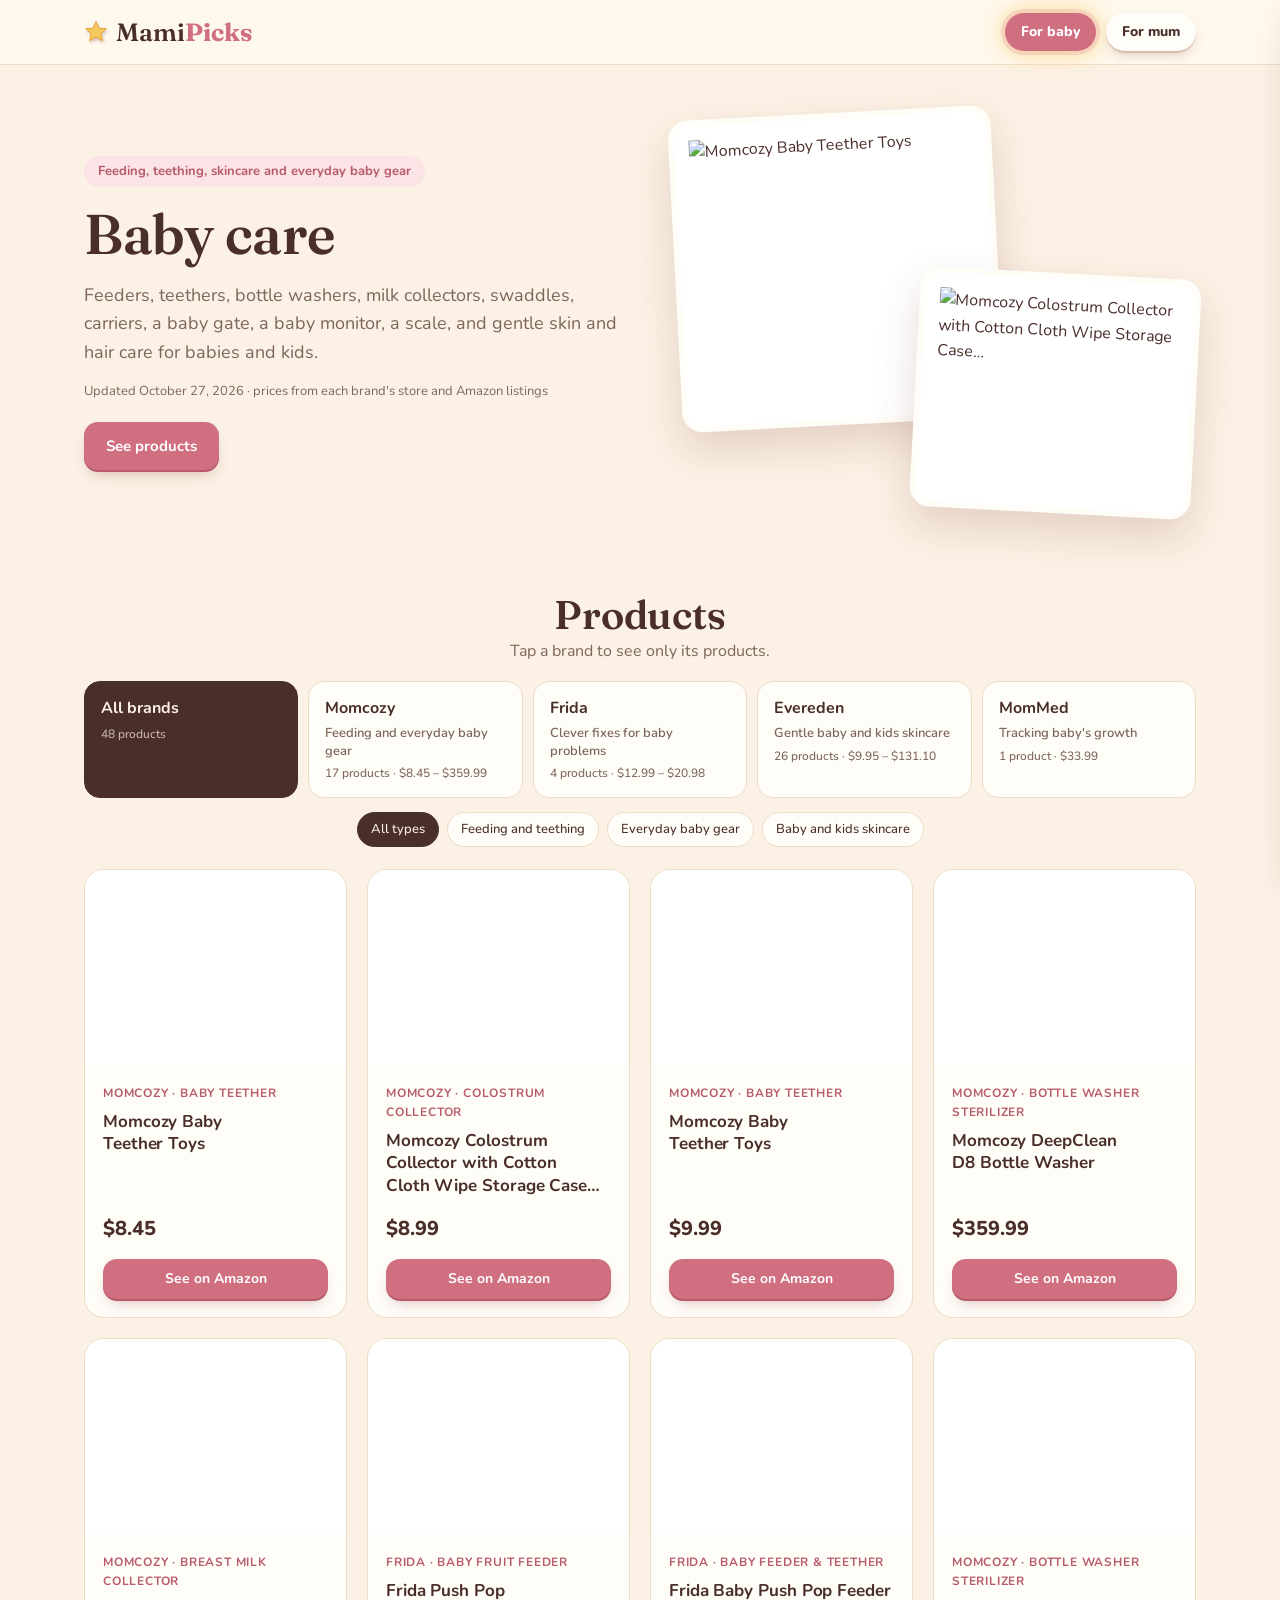
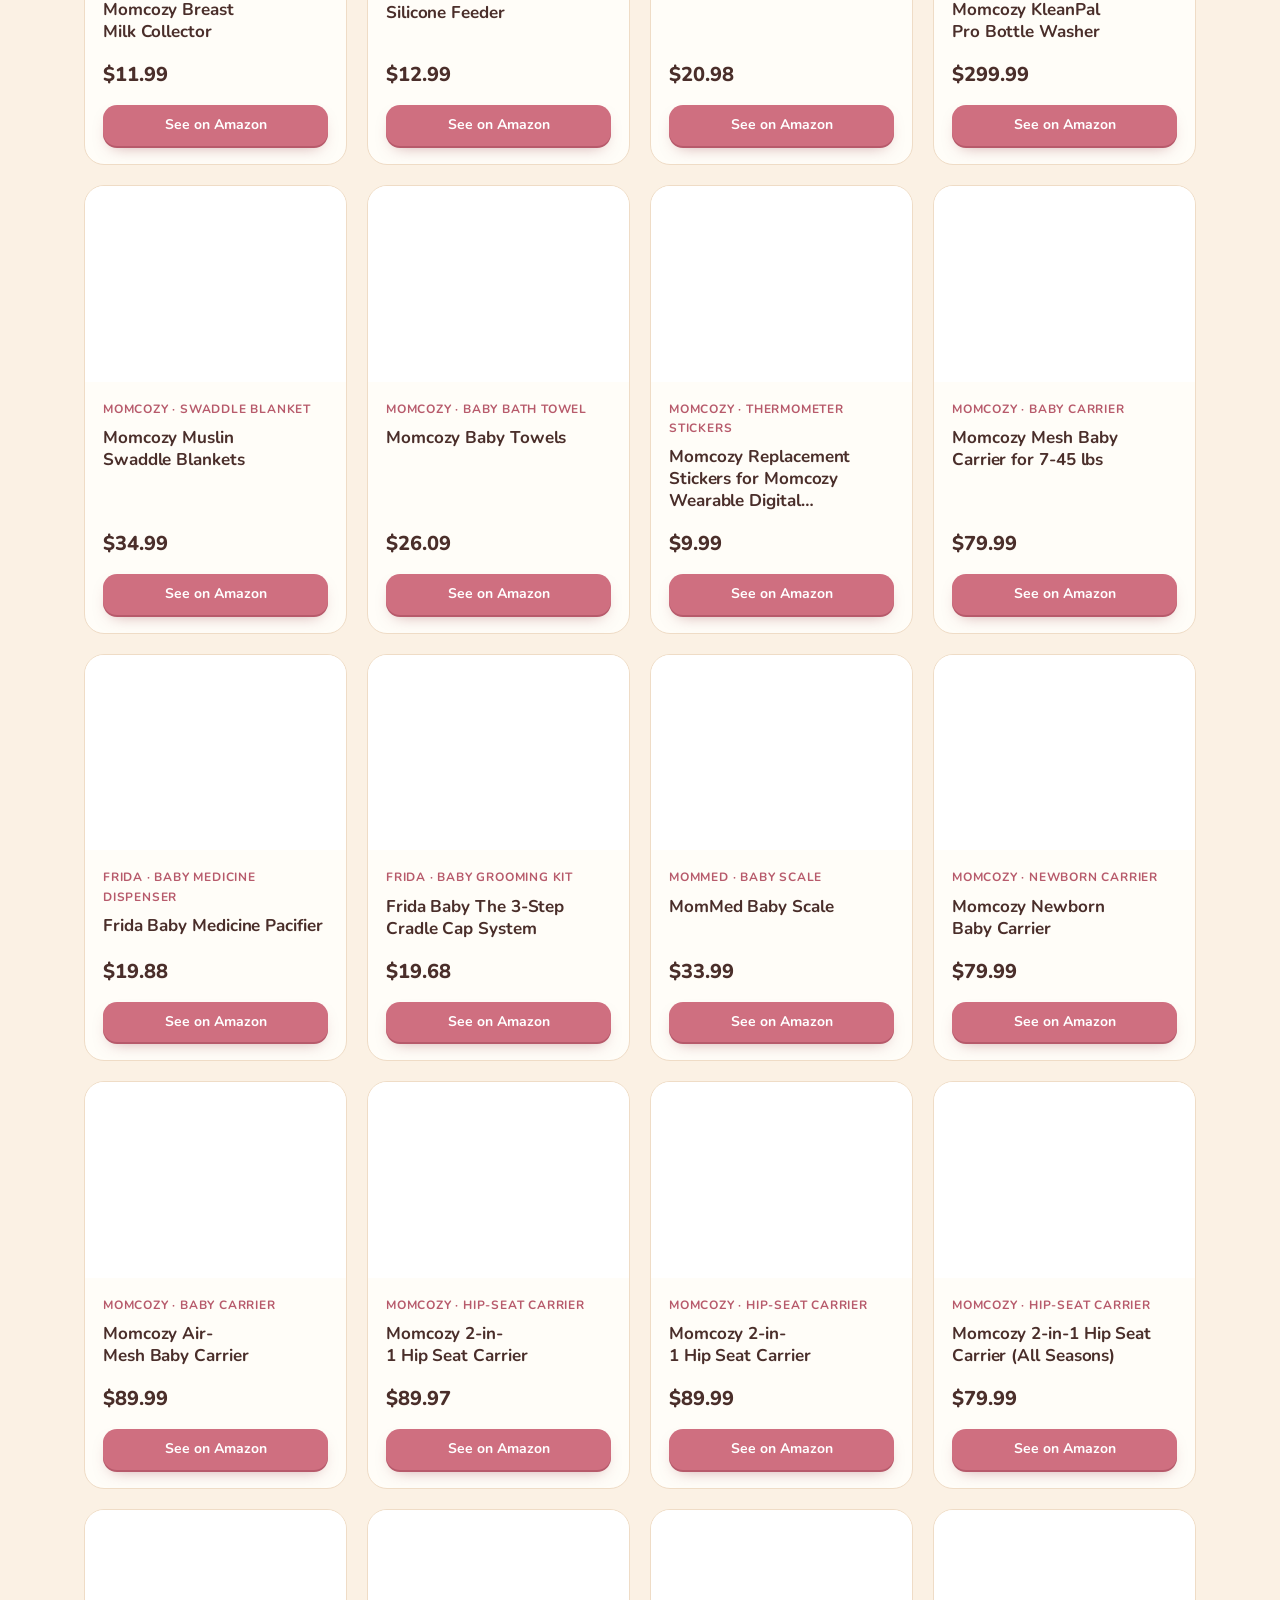
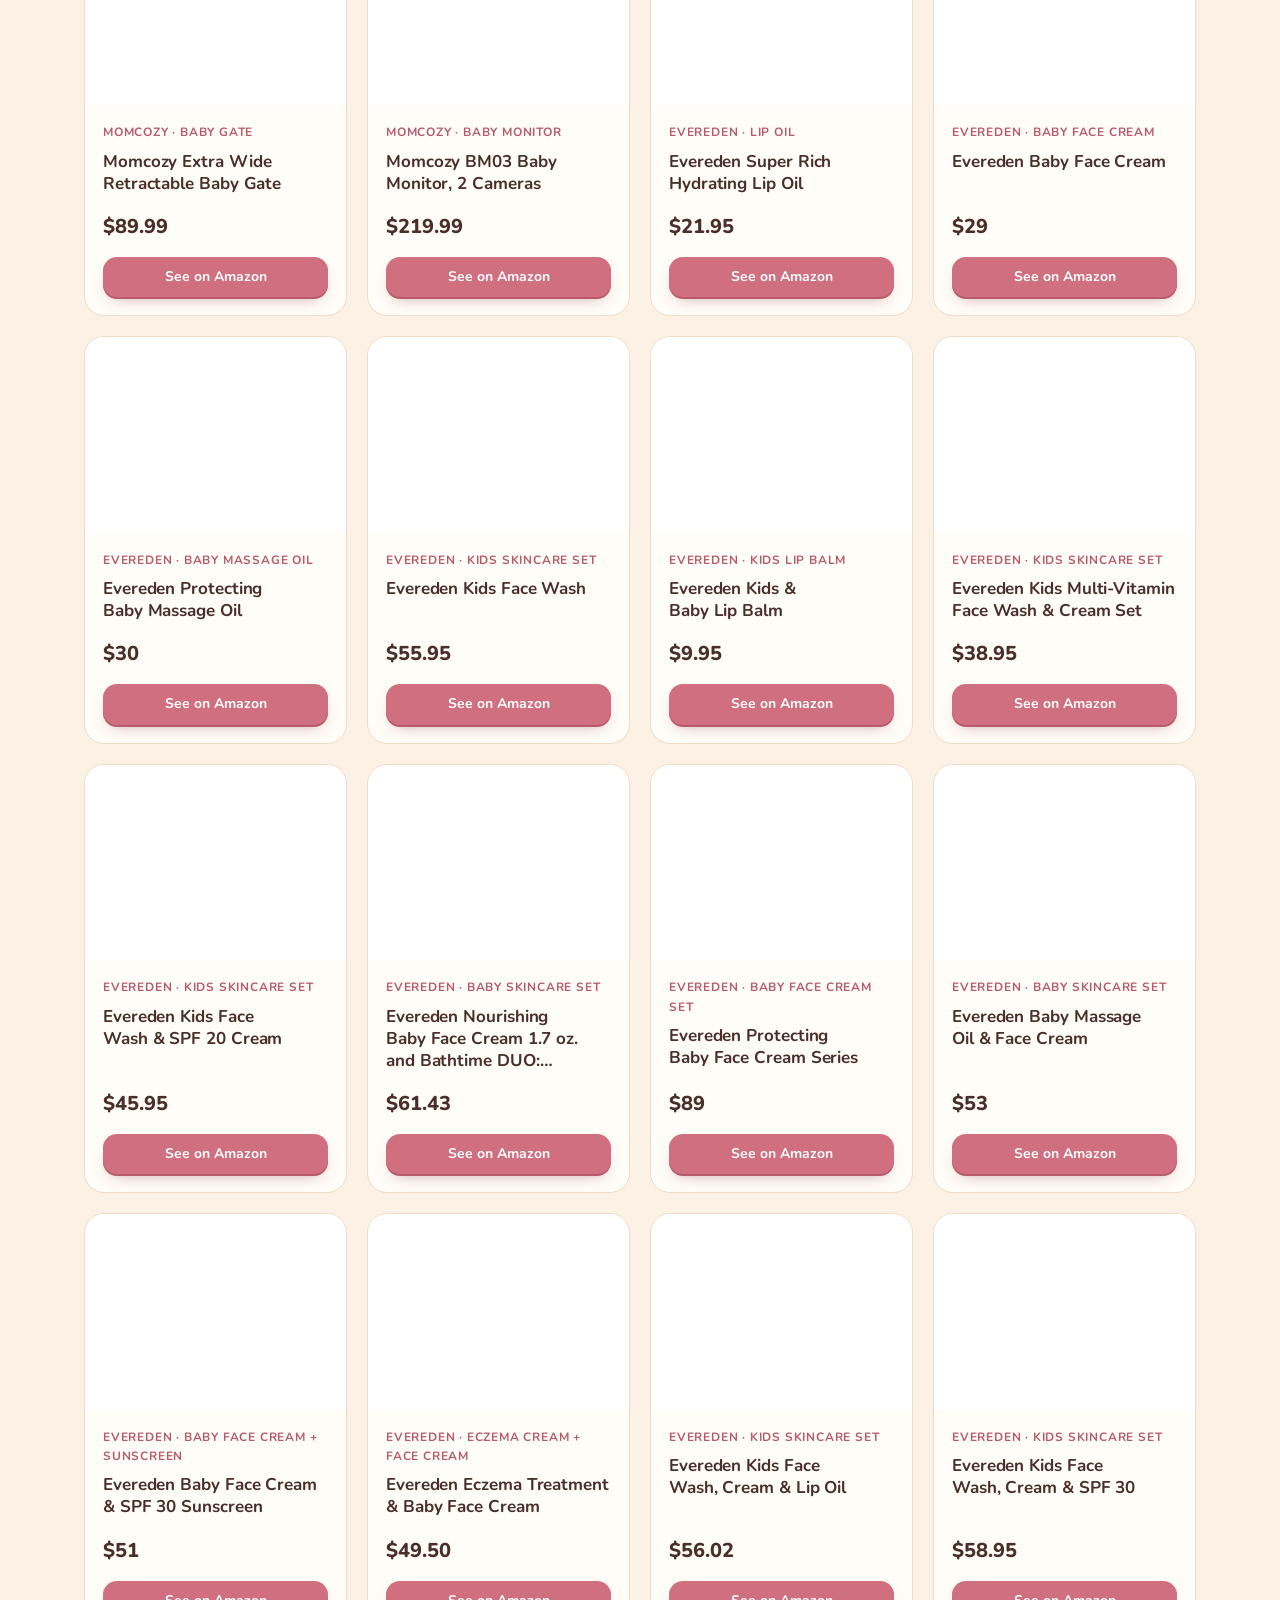
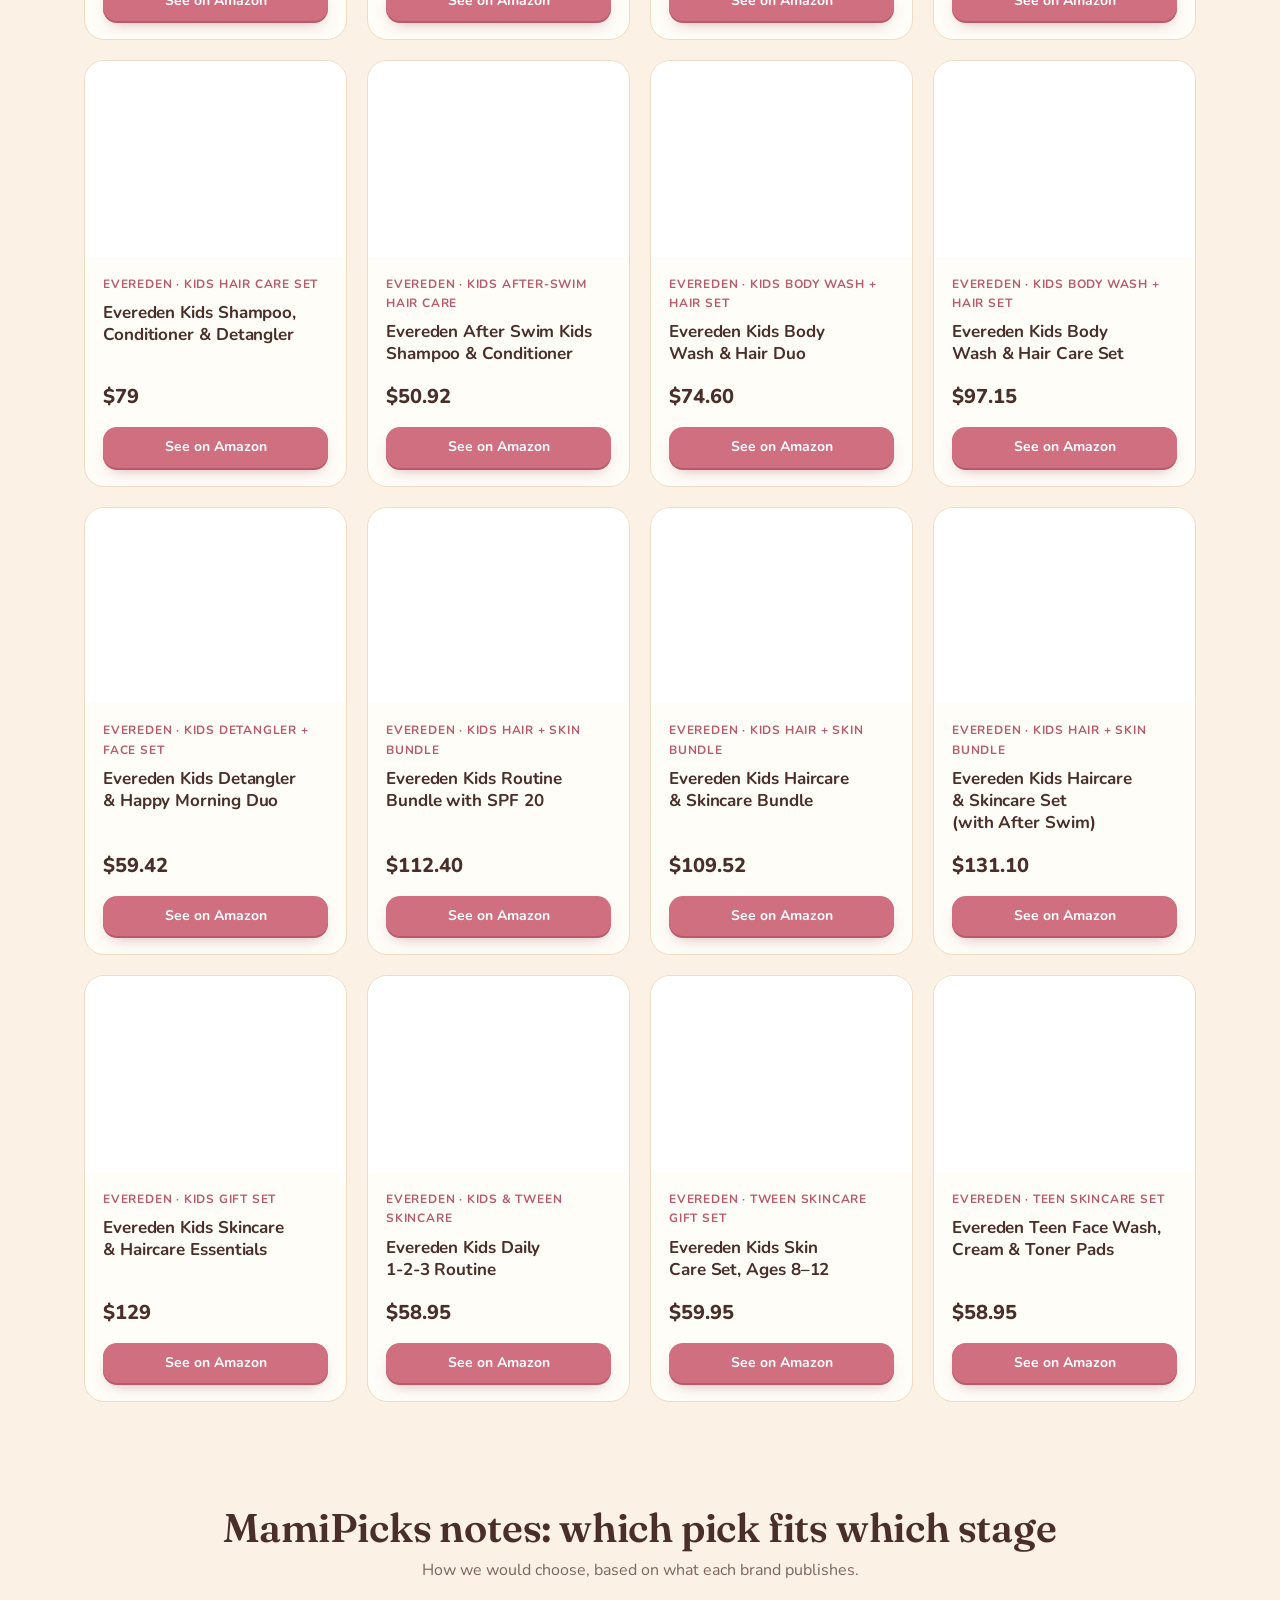
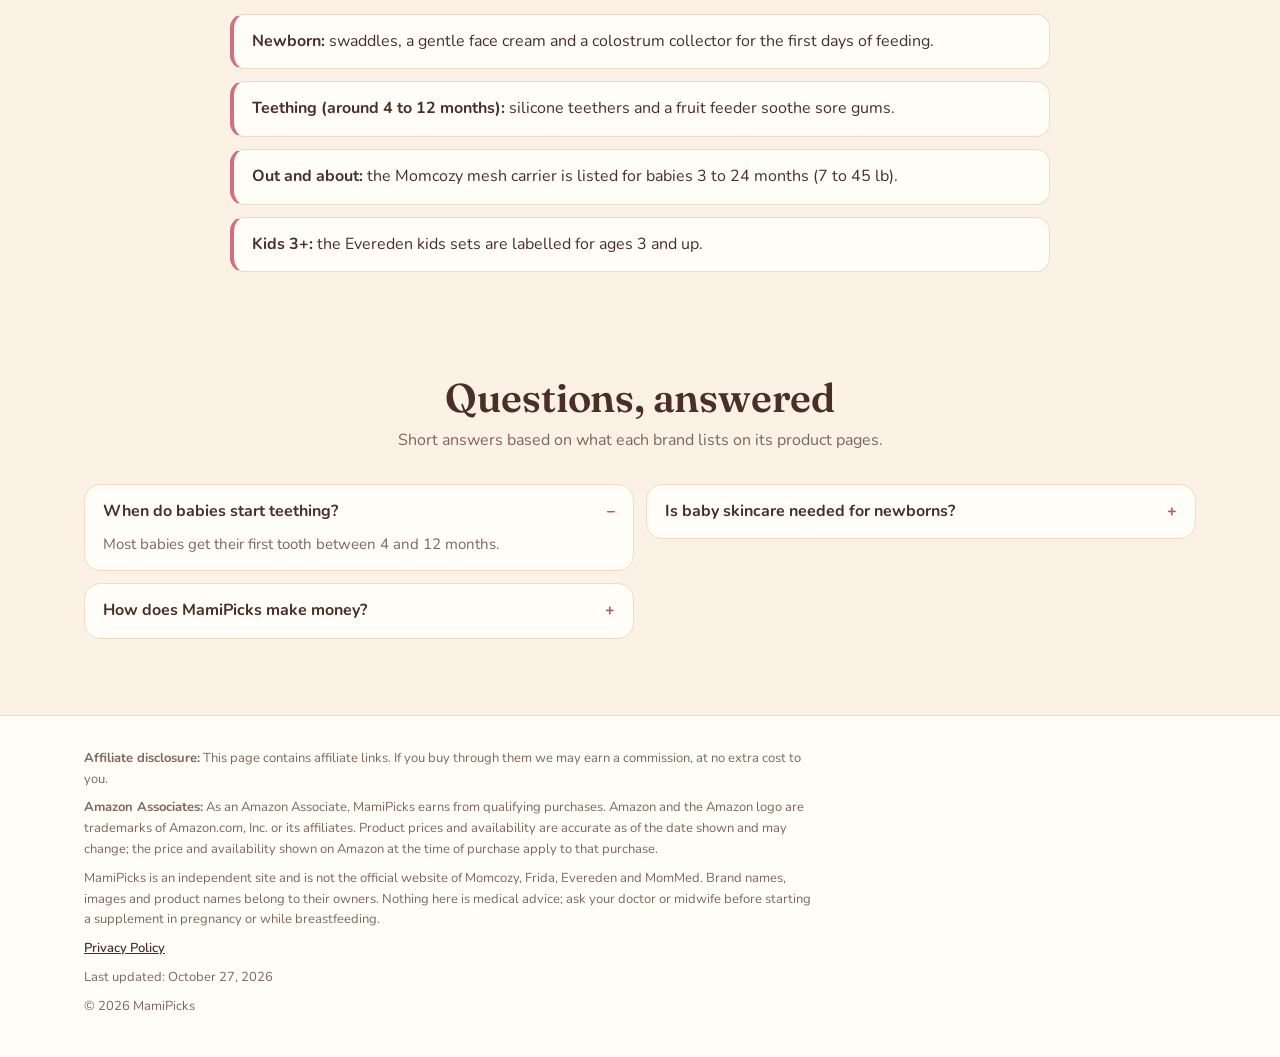
==== commit 66ca9f2c: "Merge pull request #2 from thanhle2503/claude/project-thread-afswiq MamiPicks: For baby / For mum re" ====
--- a/baby-care/index.html
+++ b/baby-care/index.html
@@ -21,14 +21,9 @@
 
 <header><div class="wrap">
   <a class="logo" href="../"><svg viewBox="-24 -24 48 48" aria-hidden="true" width="24" height="24"><path d="M0 -21 L6.2 -7.4 L20.4 -6.6 L9.6 3.2 L12.9 17.4 L0 9.8 L-12.9 17.4 L-9.6 3.2 L-20.4 -6.6 L-6.2 -7.4 Z" fill="#f6c95f" stroke="#e2a238" stroke-width="2" stroke-linejoin="round"/></svg><span class="w">Mami<b>Picks</b></span></a>
-  <nav class="top">
-    <a href="../">All brands</a>
-    <a href="../fertility/">Fertility &amp; pregnancy tests</a>
-    <a href="../vitamins/">Vitamins &amp; wellness</a>
-    <a href="../nursing-wear/">Maternity &amp; nursing wear</a>
-    <a href="../postpartum/">Postpartum &amp; body care</a>
-    <a href="../baby-care/" class="on">Baby care</a>
-    <a href="../strollers/">Strollers</a>
+  <nav class="top two">
+    <a href="../#baby" class="on">For baby</a>
+    <a href="../#mom">For mum</a>
   </nav>
 </div></header>
 
@@ -36,13 +31,11 @@
 <section class="hero"><div class="wrap">
   <div>
     <span class="tag" data-hero>Feeding, teething, skincare and everyday baby gear</span>
-    <h1 data-hero>Baby care compared: <em>Momcozy vs Frida vs Evereden vs MomMed</em></h1>
-    <p data-hero>Feeders, teethers, bottle washer, milk collectors, swaddles, carrier, scale and gentle skincare for babies and kids.</p>
-    <span class="updated" data-hero>Updated <time datetime="2026-10-25">October 25, 2026</time> · prices from each brand's store and Amazon listings</span>
+    <h1 data-hero>Baby care</h1>
+    <p data-hero>Feeders, teethers, bottle washers, milk collectors, swaddles, carriers, a baby gate, a baby monitor, a scale, and gentle skin and hair care for babies and kids.</p>
+    <span class="updated" data-hero>Updated <time datetime="2026-10-27">October 27, 2026</time> · prices from each brand's store and Amazon listings</span>
     <div class="cta" data-hero>
-      <a class="btn" href="#xBrandsSec">Compare brands</a>
-      <a class="btn ghost" href="#compare">Compare two</a>
-      <a class="btn ghost" href="#xShop">All products</a>
+      <a class="btn" href="#xShop">See products</a>
     </div>
   </div>
   <div class="collage">
@@ -51,28 +44,12 @@
   </div>
 </div></section>
 
-<section id="xBrandsSec" data-reveal-group><div class="wrap">
-  <h2 data-reveal>Brand vs brand</h2>
-  <p class="sub" data-reveal>How the brands on this page differ, side by side. Tap a brand to see only its products.</p>
-  <div class="xbt-wrap" data-reveal><table class="xbt" id="xBrands"></table></div>
-</div></section>
 
-<section id="compare" data-reveal-group><div class="wrap">
-  <h2 data-reveal>Compare two products</h2>
-  <p class="sub" data-reveal>Pick one product on each side, from the same brand or two different brands.</p>
-  <div class="presets" id="xPresets"></div>
-  <div class="h2h" data-reveal>
-    <div class="side" id="xSide0"></div>
-    <div class="vs"><span>VS</span></div>
-    <div class="side" id="xSide1"></div>
-  </div>
-  <div class="h2h-wrap"><table class="h2ht"><tbody id="xH2h"></tbody></table></div>
-  <p class="cmp-note">★ = better on that line · – = not listed. Prices from each store and may change.</p>
-</div></section>
 
 <section id="xShop"><div class="wrap">
-  <h2>All products</h2>
-  <div class="xpills" id="xPills"></div>
+  <h2>Products</h2>
+  <p class="xshop-sub">Tap a brand to see only its products.</p>
+  <div class="xpills xbcards" id="xPills"></div>
   <div class="xpills xtypes" id="xTypes"></div>
   <div class="grid" id="xGrid"></div>
 </div></section>
@@ -104,10 +81,13 @@
   <p><b>Amazon Associates:</b> As an Amazon Associate, MamiPicks earns from qualifying purchases. Amazon and the Amazon logo are trademarks of Amazon.com, Inc. or its affiliates. Product prices and availability are accurate as of the date shown and may change; the price and availability shown on Amazon at the time of purchase apply to that purchase.</p>
   <p>MamiPicks is an independent site and is not the official website of Momcozy, Frida, Evereden and MomMed. Brand names, images and product names belong to their owners. Nothing here is medical advice; ask your doctor or midwife before starting a supplement in pregnancy or while breastfeeding.</p>
   <p><a class="pp" href="../privacy.html">Privacy Policy</a></p>
-  <p>Last updated: <time datetime="2026-10-25">October 25, 2026</time></p>
+  <p>Last updated: <time datetime="2026-10-27">October 27, 2026</time></p>
   <p>© <span id="y">2026</span> MamiPicks</p>
 </div></footer>
 
+<script src="../assets/js/advice.js"></script>
+<script src="../assets/js/details.js"></script>
+<script src="../assets/js/panel.js"></script>
 <script src="../assets/js/catalog.js"></script>
 <script>
 /* =====================================================================
@@ -155,7 +135,33 @@
  {"id": "B0CJ38Y8Z7", "brand": "evereden", "cat": "skin", "kind": "Kids skincare set", "name": "Evereden Kids Multi-Vitamin Face Wash & Cream Set, Vegan, Melon, Ages 3+", "short": "Evereden Kids Multi-Vitamin Face Wash & Cream Set", "price": 38.95, "img": "https://m.media-amazon.com/images/I/61KNCyOcr-L._AC_SL1500_.jpg", "link": "https://lasso.to/amazon/YUoK4yFv7P"},
  {"id": "B0D3Q41RLW", "brand": "evereden", "cat": "skin", "kind": "Kids skincare set", "name": "Evereden Kids Face Wash & SPF 20 Cream, Dermatologist-Tested, EWG Verified", "short": "Evereden Kids Face Wash & SPF 20 Cream", "price": 45.95, "img": "https://m.media-amazon.com/images/I/61FJyRGT55L._AC_SL1500_.jpg", "link": "https://lasso.to/amazon/gaas1oUNNz"},
  {"id": "B0D7HWW15Z", "brand": "evereden", "cat": "skin", "kind": "Baby skincare set", "name": "Evereden Nourishing Baby Face Cream 1.7 oz. and Bathtime DUO: Lotion for Newborn and 2-in-1 Newborn Shampoo and Body Wash | Clean Baby Care | Non-toxic and Fragrance Free | Clean Ingredients", "short": "Evereden Nourishing Baby Face Cream 1.7 oz. and Bathtime DUO:…", "price": 61.43, "img": "https://m.media-amazon.com/images/I/41BIO0l3H5L._AC_SL1500_.jpg", "link": "https://lasso.to/amazon/Gkhw2Suwve"},
- {"id": "B07CWRV3S3", "brand": "mommed", "cat": "gear", "kind": "Baby scale", "name": "MomMed Baby Scale, Multi-Function Toddler Scale, Baby Scale Digital, Pet Scale, Infant Scale with Hold Function, Blue Backlight, Weight and Height Track", "short": "MomMed Baby Scale", "price": 33.99, "img": "https://m.media-amazon.com/images/I/41GeF7rUfmL._AC_SL1500_.jpg", "link": "https://lasso.to/amazon/LtHnD3Y0X1"}
+ {"id": "B07CWRV3S3", "brand": "mommed", "cat": "gear", "kind": "Baby scale", "name": "MomMed Baby Scale, Multi-Function Toddler Scale, Baby Scale Digital, Pet Scale, Infant Scale with Hold Function, Blue Backlight, Weight and Height Track", "short": "MomMed Baby Scale", "price": 33.99, "img": "https://m.media-amazon.com/images/I/41GeF7rUfmL._AC_SL1500_.jpg", "link": "https://lasso.to/amazon/LtHnD3Y0X1"},
+ {"id": "B0D1K6694L", "brand": "momcozy", "cat": "gear", "kind": "Newborn carrier", "name": "Momcozy Newborn Baby Carrier - Ergonomic, Cozy and Lightweight Carrier for 7-24lbs, Adjustable Neck Support with Sunshield, Breathable Airmesh Perfect for Summer Outing, Khaki", "short": "Momcozy Newborn Baby Carrier", "price": 79.99, "img": "https://m.media-amazon.com/images/I/71KI6zTPLmL._SL1500_.jpg", "link": "https://lasso.to/amazon/DYwqDPkChQ"},
+ {"id": "B0DDXZ2NMD", "brand": "momcozy", "cat": "gear", "kind": "Baby carrier", "name": "Momcozy Air-Mesh Baby Carrier, for Baby 7-45lbs, Beige", "short": "Momcozy Air-Mesh Baby Carrier", "price": 89.99, "img": "https://m.media-amazon.com/images/I/71xi0xTEOIL._SL1500_.jpg", "link": "https://lasso.to/amazon/c6lA3K8LcJ"},
+ {"id": "B0DSNXWQ33", "brand": "momcozy", "cat": "gear", "kind": "Hip-seat carrier", "name": "Momcozy Baby Carrier with Hip Seat, 2-in-1 Detachable Hands-Free Carrier for Long Walks, Forward-Facing Carry 7-44lbs, Breathable Infant Carrier, Fits Waists up to 45 Inches, AirMesh Pink", "short": "Momcozy 2-in-1 Hip Seat Carrier", "price": 89.97, "img": "https://m.media-amazon.com/images/I/71F-beNkcEL._SL1500_.jpg", "link": "https://lasso.to/amazon/DNfMPAFLq3"},
+ {"id": "B0DSPBF6Y4", "brand": "momcozy", "cat": "gear", "kind": "Hip-seat carrier", "name": "Momcozy Baby Carrier with Hip Seat, 2-in-1 Detachable Hands-Free Carrier for Long Walks, Forward-Facing Carry 7-44lbs, Breathable Infant Carrier, Fits Waists up to 45 Inches, AirMesh Grey", "short": "Momcozy 2-in-1 Hip Seat Carrier", "price": 89.99, "img": "https://m.media-amazon.com/images/I/71swQYXcPcL._SL1500_.jpg", "link": "https://lasso.to/amazon/9HOs0NimGA"},
+ {"id": "B0DSP23G39", "brand": "momcozy", "cat": "gear", "kind": "Hip-seat carrier", "name": "Momcozy Baby Carrier with Hip Seat, 2-in-1 Forward-Facing Carry for Long Walks, Detachable Hands-Free Infant Carrier 7-44lbs, All Seasons Toddler Carrier Fits Waist Sizes up to 45 Inches, Black", "short": "Momcozy 2-in-1 Hip Seat Carrier (All Seasons)", "price": 79.99, "img": "https://m.media-amazon.com/images/I/61b+ud4pokL._SL1500_.jpg", "link": "https://lasso.to/amazon/0G1pfW7eJT"},
+ {"id": "B0CHLX2GBP", "brand": "momcozy", "cat": "gear", "kind": "Baby gate", "name": "Momcozy Retractable Easy-to-Use Mesh Baby Gate", "short": "Momcozy Extra Wide Retractable Baby Gate", "price": 89.99, "img": "https://m.media-amazon.com/images/I/71wwUyZbKGL._AC_SL1500_.jpg", "link": "https://lasso.to/amazon/0bbbpL5RSQ"},
+ {"id": "B0F2MJNSRQ", "brand": "momcozy", "cat": "gear", "kind": "Baby monitor", "name": "Momcozy BM03 Baby Monitor with 2 Cameras, 5.5\" 1080P Full HD Split Screen", "short": "Momcozy BM03 Baby Monitor, 2 Cameras", "price": 219.99, "img": "https://m.media-amazon.com/images/I/713SWVVnx6L._SL1500_.jpg", "link": "https://lasso.to/amazon/jC5xdAlun5"},
+ {"id": "B0FFN1RJ8V", "brand": "momcozy", "cat": "feed", "kind": "Bottle washer sterilizer", "name": "Momcozy KleanPal Pro All-in-One Bottle Washer, Sterilizer & Dryer - Matte", "short": "Momcozy KleanPal Pro Bottle Washer", "price": 299.99, "img": "https://m.media-amazon.com/images/I/61L5DS9KzvL._AC_SL1500_.jpg", "link": "https://lasso.to/amazon/nttdW3Ouna"},
+ {"id": "B0DX2LLQH4", "brand": "evereden", "cat": "skin", "kind": "Baby face cream set", "name": "Evereden Protecting Baby Face Cream Series - No.1 Gel, No.2 Silk and No.3 Rich - Nourishing, Fragrance-Free Moisturizers for All Baby Skin Types & Climates", "short": "Evereden Protecting Baby Face Cream Series", "price": 89.0, "img": "https://m.media-amazon.com/images/I/61MHf+vtjdL._SL1500_.jpg", "link": "https://lasso.to/amazon/HhgCCjkya5"},
+ {"id": "B08KTV5WL2", "brand": "evereden", "cat": "skin", "kind": "Baby skincare set", "name": "Evereden Soothing Baby Massage Oil, 4 fl oz & Nourishing Face Cream, 1.7 oz | 2 Item Bundle Set | Clean and Unscented Baby Care", "short": "Evereden Baby Massage Oil & Face Cream", "price": 53.0, "img": "https://m.media-amazon.com/images/I/51AdxanpH3L._SL1500_.jpg", "link": "https://lasso.to/amazon/7plLQcyUyN"},
+ {"id": "B095Z3HXMJ", "brand": "evereden", "cat": "skin", "kind": "Baby face cream + sunscreen", "name": "Evereden Nourishing Baby Face Cream, 1.7 oz & Premium Sunscreen SPF 30, 2 fl oz. | 2 Item Bundle Set | 100% Mineral Sunscreen with Zinc Oxide | Clean Baby Skincare", "short": "Evereden Baby Face Cream & SPF 30 Sunscreen", "price": 51.0, "img": "https://m.media-amazon.com/images/I/61J9RDYloNL._SL1500_.jpg", "link": "https://lasso.to/amazon/oRN3c3GEZO"},
+ {"id": "B0DP5DBNLX", "brand": "evereden", "cat": "skin", "kind": "Eczema cream + face cream", "name": "Evereden Healing Eczema Treatment, 1.7 fl oz & Nourishing Baby Face Cream 1.7 oz.| Fragrance Free Eczema Cream for Babies, Kids, and Adults | Non-Greasy Baby Moisturizing Cream | Clean Ingredients", "short": "Evereden Eczema Treatment & Baby Face Cream", "price": 49.5, "img": "https://m.media-amazon.com/images/I/61OGKxfngDL._SL1500_.jpg", "link": "https://lasso.to/amazon/qXpLcQI3qn"},
+ {"id": "B0DGLJJL8D", "brand": "evereden", "cat": "skin", "kind": "Kids skincare set", "name": "Evereden Kids Face Wash, Face Cream & Lip Oil Set, Vegan, Melon, Ages 3+", "short": "Evereden Kids Face Wash, Cream & Lip Oil", "price": 56.02, "img": "https://m.media-amazon.com/images/I/6171g-j8ZiL._SL1500_.jpg", "link": "https://lasso.to/amazon/bVb2USkHIA"},
+ {"id": "B0FVG564RS", "brand": "evereden", "cat": "skin", "kind": "Kids skincare set", "name": "Evereden Kids Face Wash, Cream & SPF 30, Unscented Kids Skincare, Age 4+", "short": "Evereden Kids Face Wash, Cream & SPF 30", "price": 58.95, "img": "https://m.media-amazon.com/images/I/71eOGoorS6L._SL1500_.jpg", "link": "https://lasso.to/amazon/n6xf7f6v8w"},
+ {"id": "B0DJPBK5W9", "brand": "evereden", "cat": "skin", "kind": "Kids hair care set", "name": "Evereden Kids Shampoo, Conditioner & Detangling Spray + Brush, Ages 3+", "short": "Evereden Kids Shampoo, Conditioner & Detangler", "price": 79.0, "img": "https://m.media-amazon.com/images/I/71I4HLnYtmL._SL1500_.jpg", "link": "https://lasso.to/amazon/cu6EypMO20"},
+ {"id": "B0D6NFSL44", "brand": "evereden", "cat": "skin", "kind": "Kids after-swim hair care", "name": "Evereden After Swim & Sports Kids Shampoo: With Cleansing Clay and Kids Conditioner Detangler set | Made With Clean and Non-toxic Ingredients | Any Hair Type", "short": "Evereden After Swim Kids Shampoo & Conditioner", "price": 50.92, "img": "https://m.media-amazon.com/images/I/6176vbT7rwL._SL1500_.jpg", "link": "https://lasso.to/amazon/g4PF6RmSRj"},
+ {"id": "B0DX2J3NL8", "brand": "evereden", "cat": "skin", "kind": "Kids body wash + hair set", "name": "Evereden Kids Cloud Body Wash (6.7 fl. oz., Juicy Citrus) & Hair Duo - Detangling Shampoo & Conditioner - with Plant Protein Peptides & Argan Oil | Sulfate, Paraben & Phthalate-Free | for Kids 3+", "short": "Evereden Kids Body Wash & Hair Duo", "price": 74.6, "img": "https://m.media-amazon.com/images/I/61inKSLZOGL._SL1500_.jpg", "link": "https://lasso.to/amazon/0Rbs87fhJd"},
+ {"id": "B0DX2GLHP4", "brand": "evereden", "cat": "skin", "kind": "Kids body wash + hair set", "name": "Evereden Kids Cloud Body Wash (6.7 fl. oz., Juicy Citrus) & Hair Care Set - Detangling Shampoo, Conditioner, Spray & Brush | Protein Peptides & Argan Oil - Sulfate & Paraben-Free | Children Ages 3+", "short": "Evereden Kids Body Wash & Hair Care Set", "price": 97.15, "img": "https://m.media-amazon.com/images/I/71n9R8O-dZL._SL1500_.jpg", "link": "https://lasso.to/amazon/EZn2UaDxVK"},
+ {"id": "B0DNK9K15Z", "brand": "evereden", "cat": "skin", "kind": "Kids detangler + face set", "name": "Evereden Kids Detangler Spray & Happy Morning Duo | Detangler Spray - Tackle Tough Knots & Cloud Face Wash + SPF 20 Mineral Face Cream | Vegan, Non-Toxic Hair & Skin Care for Kids 3+", "short": "Evereden Kids Detangler & Happy Morning Duo", "price": 59.42, "img": "https://m.media-amazon.com/images/I/71PFINsonCL._SL1500_.jpg", "link": "https://lasso.to/amazon/s4z3Gczia3"},
+ {"id": "B0D6NJGS2V", "brand": "evereden", "cat": "skin", "kind": "Kids hair + skin bundle", "name": "Evereden Kids Routine Bundle with SPF20 - Happy Detangling Shampoo and Conditioner, Face Wash, and Multi-Vitamin Face Cream", "short": "Evereden Kids Routine Bundle with SPF 20", "price": 112.4, "img": "https://m.media-amazon.com/images/I/61hhvDAvuuL._SL1080_.jpg", "link": "https://lasso.to/amazon/au6ufsYd8S"},
+ {"id": "B0F8W4K7DG", "brand": "evereden", "cat": "skin", "kind": "Kids hair + skin bundle", "name": "Evereden Kids Haircare & Skincare Bundle: Detangling Shampoo | Conditioner | Leave-In Detangling Spray | Cloud Face Wash & SPF 20 Mineral Cream | Clean, Vegan, Non-Toxic for Ages 3+", "short": "Evereden Kids Haircare & Skincare Bundle", "price": 109.52, "img": "https://m.media-amazon.com/images/I/615EKporXOL._SL1500_.jpg", "link": "https://lasso.to/amazon/3q03lei17f"},
+ {"id": "B0F8W4WQ22", "brand": "evereden", "cat": "skin", "kind": "Kids hair + skin bundle", "name": "Evereden Kids Haircare & Skincare Set: Kids' Detangling Shampoo and Conditioner | After Swim Shampoo | Detangling Spray | Cloud Face Wash & SPF 20 Mineral Cream - Clean, Vegan, Non-Toxic | Ages 3+", "short": "Evereden Kids Haircare & Skincare Set (with After Swim)", "price": 131.1, "img": "https://m.media-amazon.com/images/I/616-n2GiGsL._SL1500_.jpg", "link": "https://lasso.to/amazon/s1oX19fUKH"},
+ {"id": "B0FZKWQYHB", "brand": "evereden", "cat": "skin", "kind": "Kids gift set", "name": "Evereden Kids Skincare & Haircare Essentials, Dermatologist Tested Gift Set", "short": "Evereden Kids Skincare & Haircare Essentials", "price": 129.0, "img": "https://m.media-amazon.com/images/I/710b6lPBOPL._SL1500_.jpg", "link": "https://lasso.to/amazon/48YrswTH9O"},
+ {"id": "B0CY2TMWG8", "brand": "evereden", "cat": "skin", "kind": "Kids & tween skincare", "name": "Evereden Kids Daily 1-2-3 Routine Bundle: Clean & Vegan Skin Care Set - Hydrating & Nourishing Tween Skincare Set with Multi-Vitamin Face Wash, Face Cream, Lotion, & SPF 30 Mineral Sunscreen (Pomelo)", "short": "Evereden Kids Daily 1-2-3 Routine", "price": 58.95, "img": "https://m.media-amazon.com/images/I/51EkhxxUepL._SL1000_.jpg", "link": "https://lasso.to/amazon/2GBMSIne22"},
+ {"id": "B0HGYZRNS6", "brand": "evereden", "cat": "skin", "kind": "Tween skincare gift set", "name": "Evereden Kids Skin Care Set for Girls 8-12, 10 in 1 Teen Skincare Gift Kit", "short": "Evereden Kids Skin Care Set, Ages 8–12", "price": 59.95, "img": "https://m.media-amazon.com/images/I/71Zr+dStlcL._SL1500_.jpg", "link": "https://lasso.to/amazon/bBC9bgGTbq"},
+ {"id": "B0FC3P4PCQ", "brand": "evereden", "cat": "skin", "kind": "Teen skincare set", "name": "Evereden Teen Face Wash, Cream & Toner Pads, Teen Girls Skincare Set, Vegan", "short": "Evereden Teen Face Wash, Cream & Toner Pads", "price": 58.95, "img": "https://m.media-amazon.com/images/I/61joB3k4N6L._SL1500_.jpg", "link": "https://lasso.to/amazon/4nMZZzXYMf"}
 ];
 /* ===================== END OF SETTINGS ===================== */
 TC.render({ brands:BRANDS, brandRows:BRAND_ROWS, specs:SPECS, presets:PRESETS, cats:CATS, items:ITEMS, extra:{} });
--- a/assets/css/tabs.css
+++ b/assets/css/tabs.css
@@ -161,3 +161,19 @@
 }
 .logo b{color:var(--a);font-weight:700}.logo svg{filter:drop-shadow(1px 2px 1.5px rgba(120,60,50,.3))}
 .btn{box-shadow:0 2px 0 var(--a-d),0 8px 16px -8px rgba(150,60,70,.5)}.btn.ghost{box-shadow:none}
+
+/* brand cards: one tap filters the products below */
+.xbcards{display:grid;grid-template-columns:repeat(auto-fit,minmax(170px,1fr));gap:10px;margin:0 0 14px}
+.xbcards button{display:flex;flex-direction:column;align-items:flex-start;gap:4px;text-align:left;border-radius:16px;padding:14px 16px}
+.xbcards button b{font-size:16px}
+.xbcards button i{font-style:normal;font-size:13px;color:var(--mut);line-height:1.35}
+.xbcards button small{margin:0;font-size:12px}
+.xbcards button.on i{color:var(--bg);opacity:.8}
+.xshop-sub{text-align:center;color:var(--mut);margin:-6px 0 16px}
+
+/* header: just For baby / For mum, raised; the one you are in glows */
+nav.top.two{gap:10px;overflow:visible}
+nav.top.two a{background:var(--card);color:var(--ink);font-weight:800;padding:8px 16px;border:0;box-shadow:0 2px 0 rgba(160,110,80,.25),0 6px 14px -6px rgba(120,60,50,.4)}
+nav.top.two a.on{background:var(--a);color:var(--on-a);box-shadow:0 0 0 4px rgba(228,138,153,.25),0 0 22px 4px rgba(246,201,95,.55)}
+@media(max-width:760px){nav.top.two{order:0;width:auto;padding:0}nav.top.two a{border-radius:999px}}
+.xcard[data-id]{cursor:pointer}
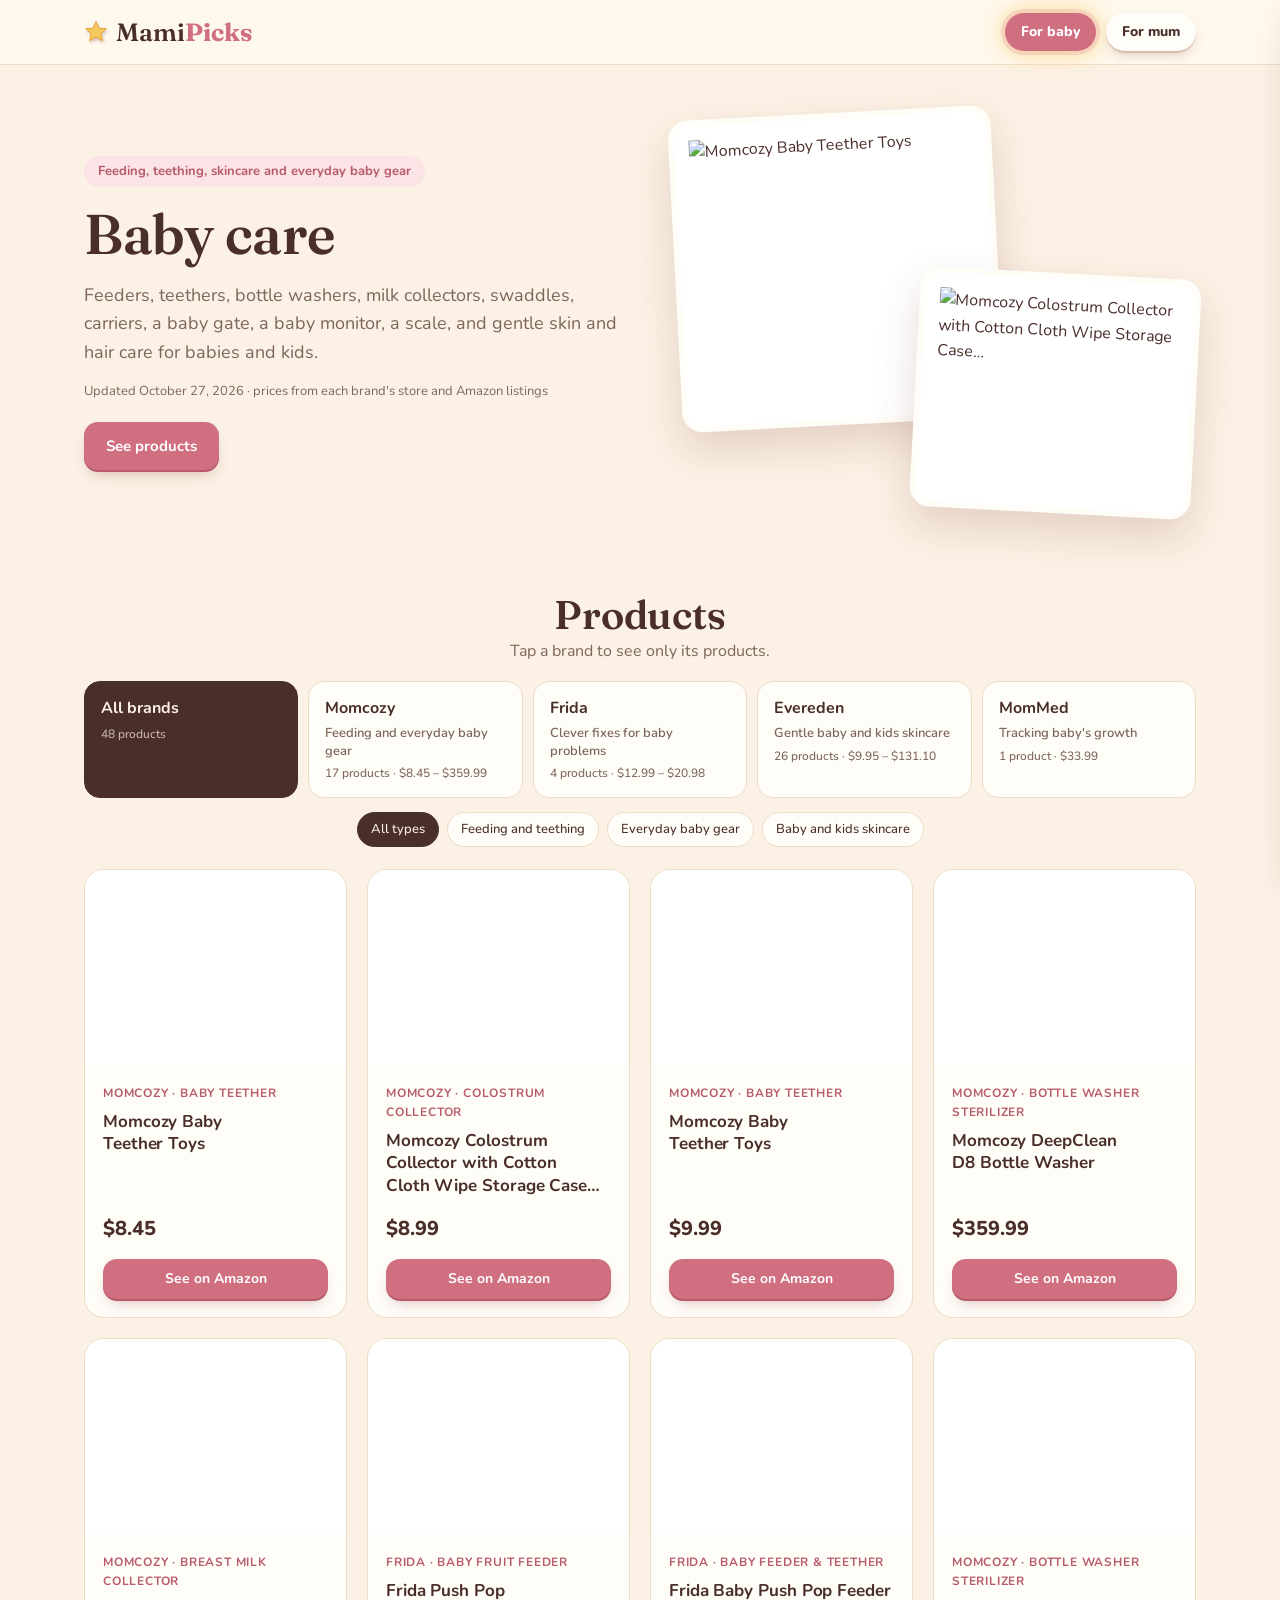
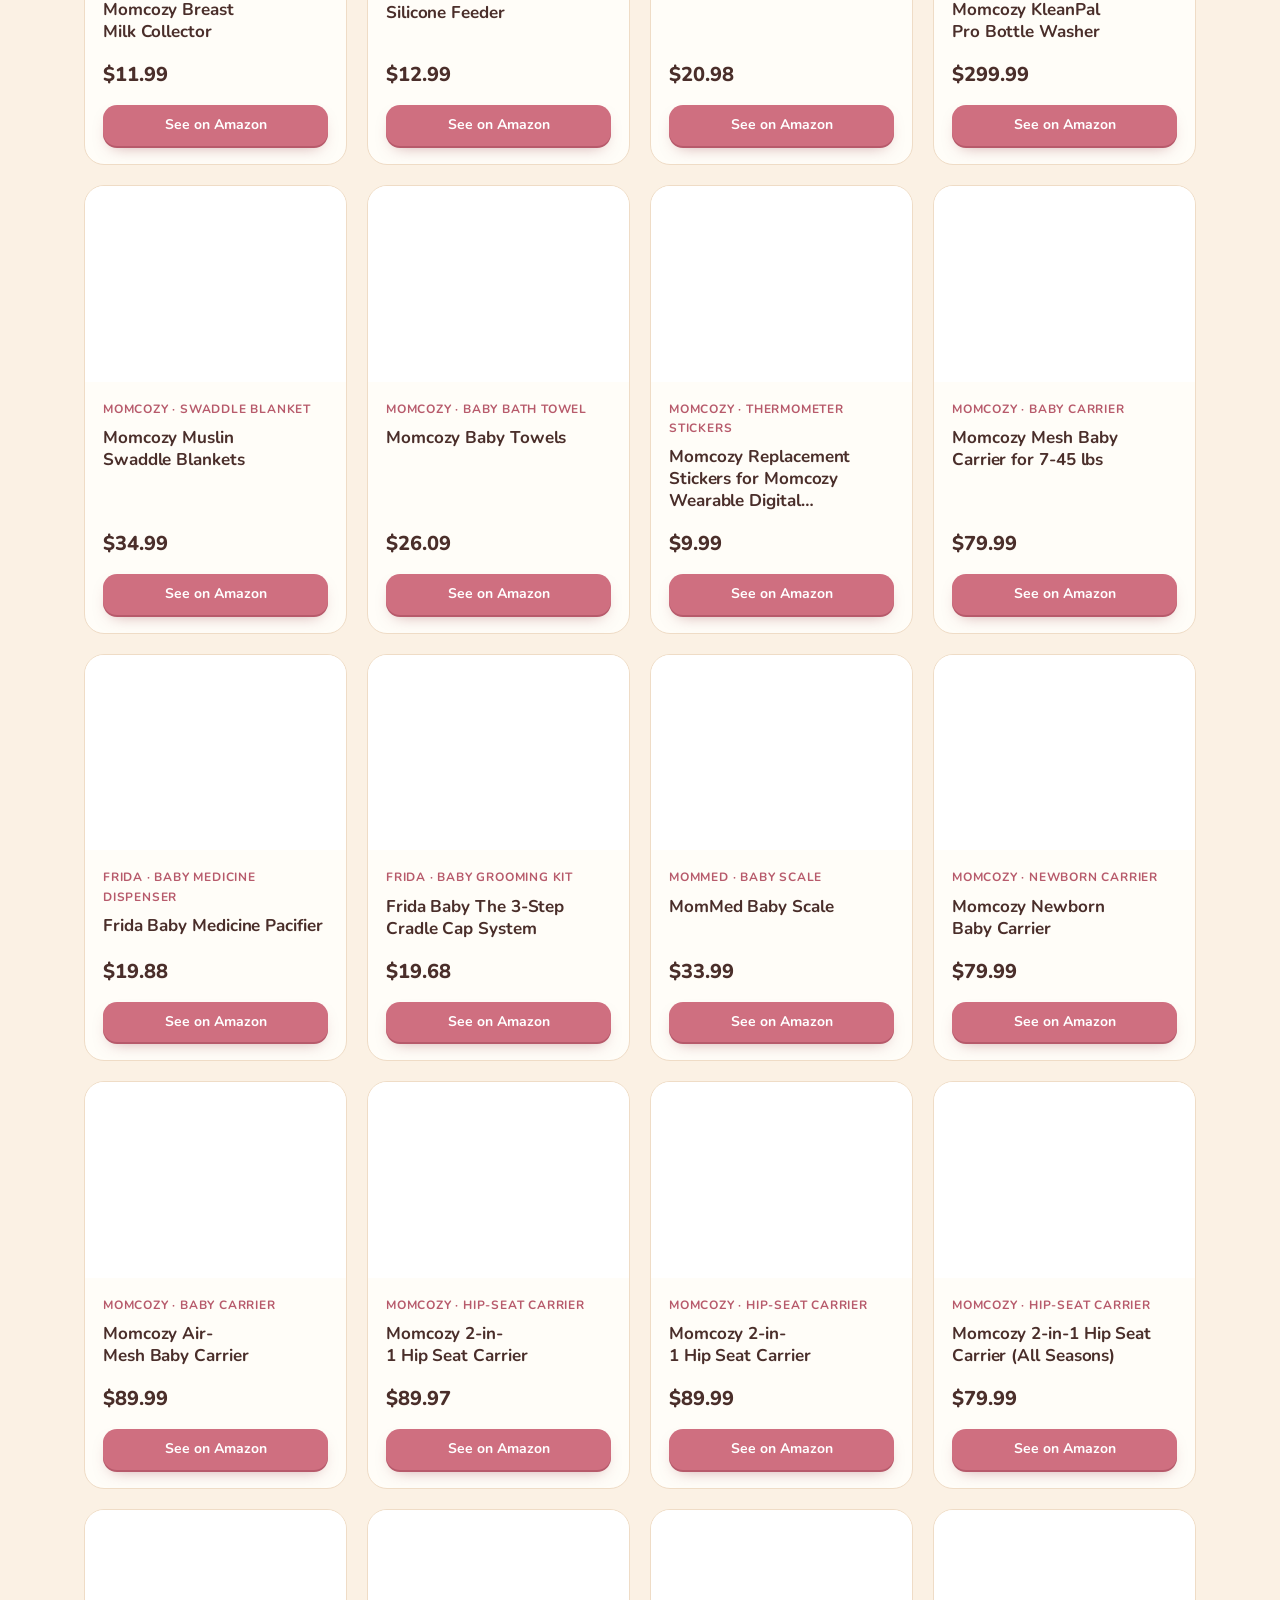
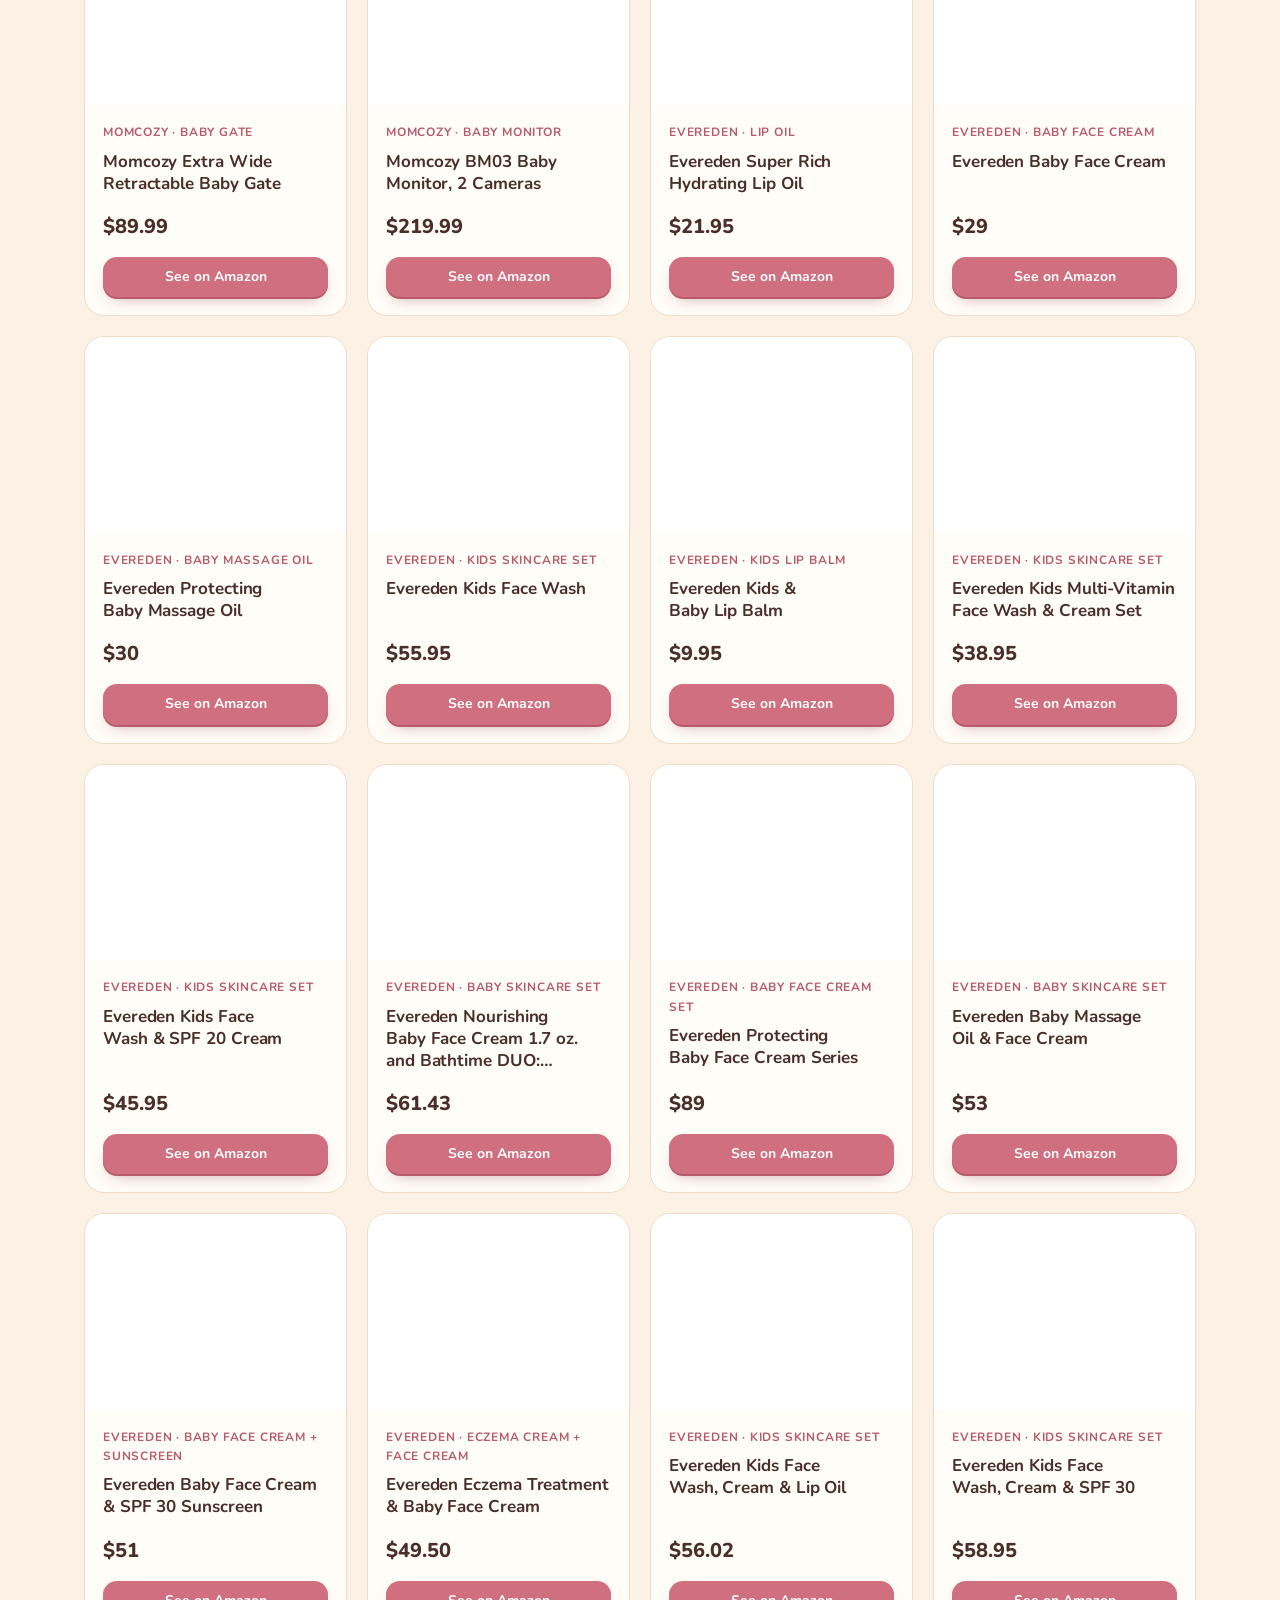
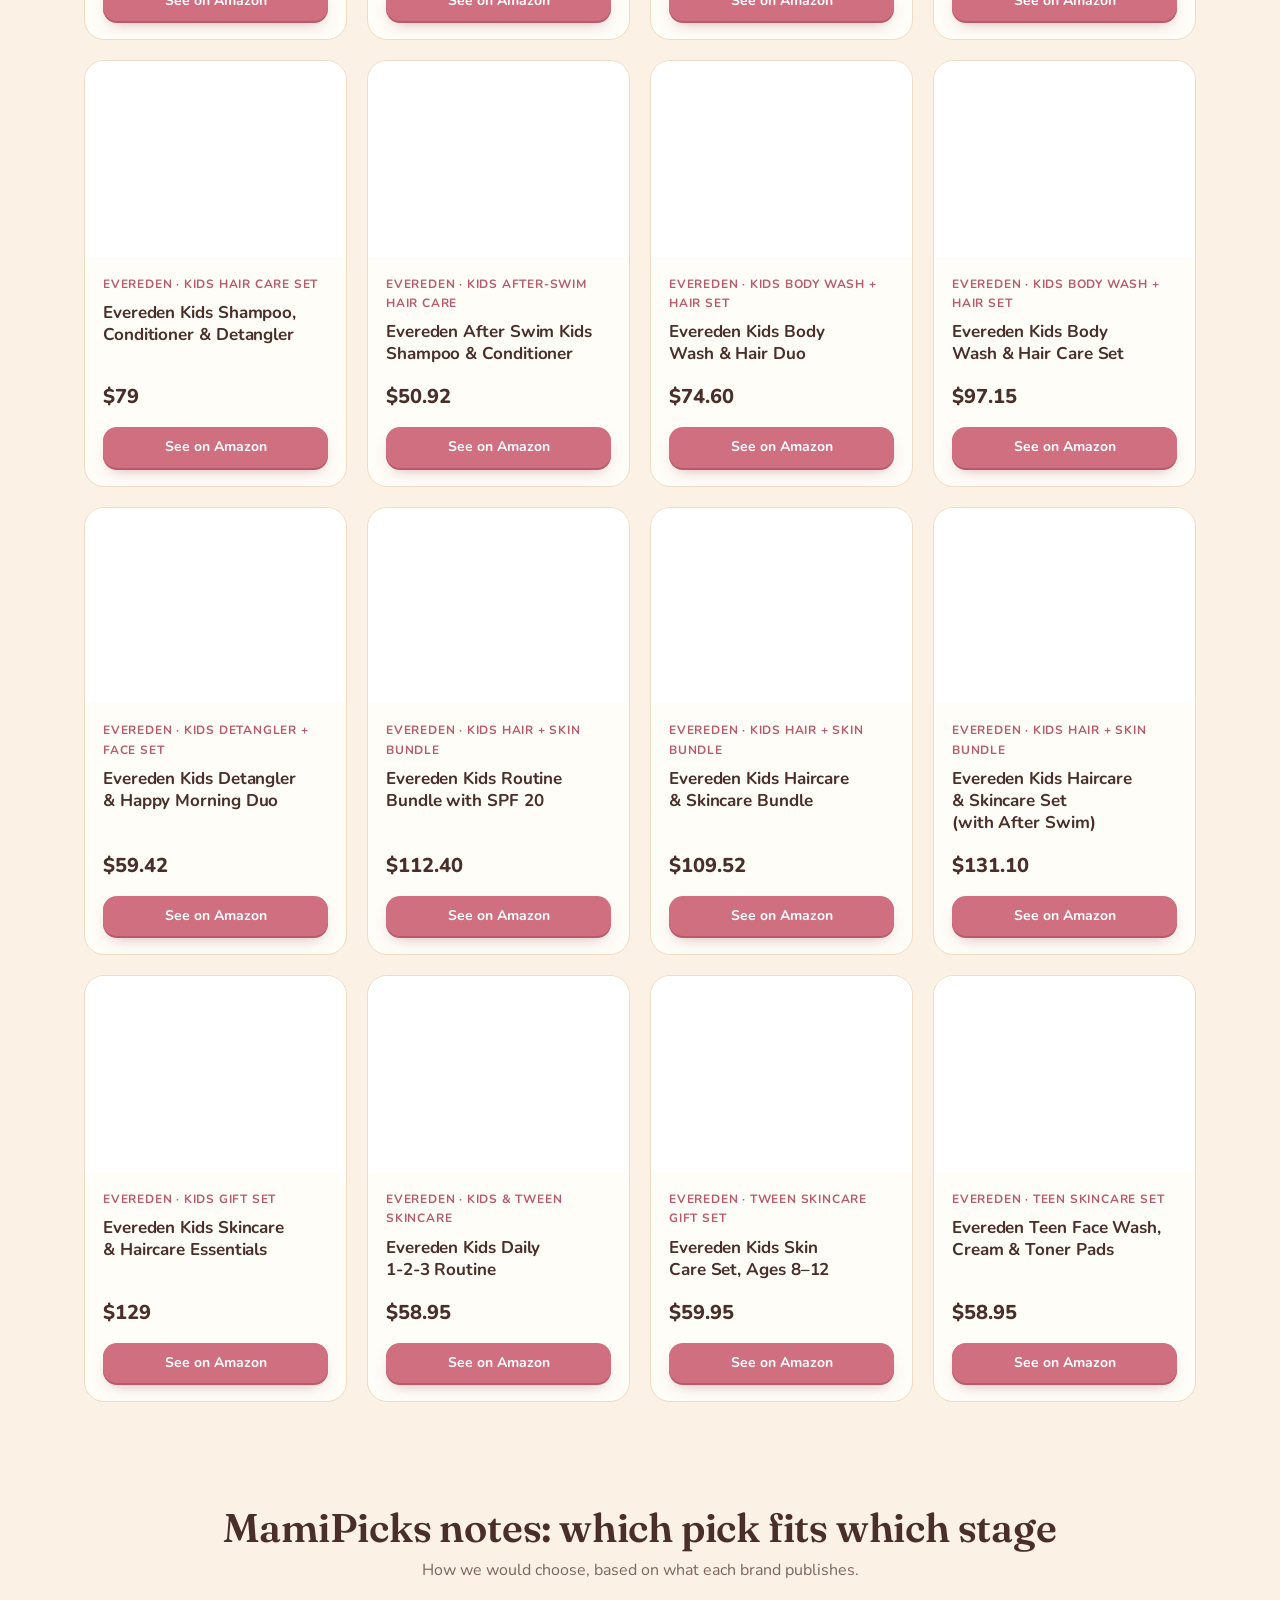
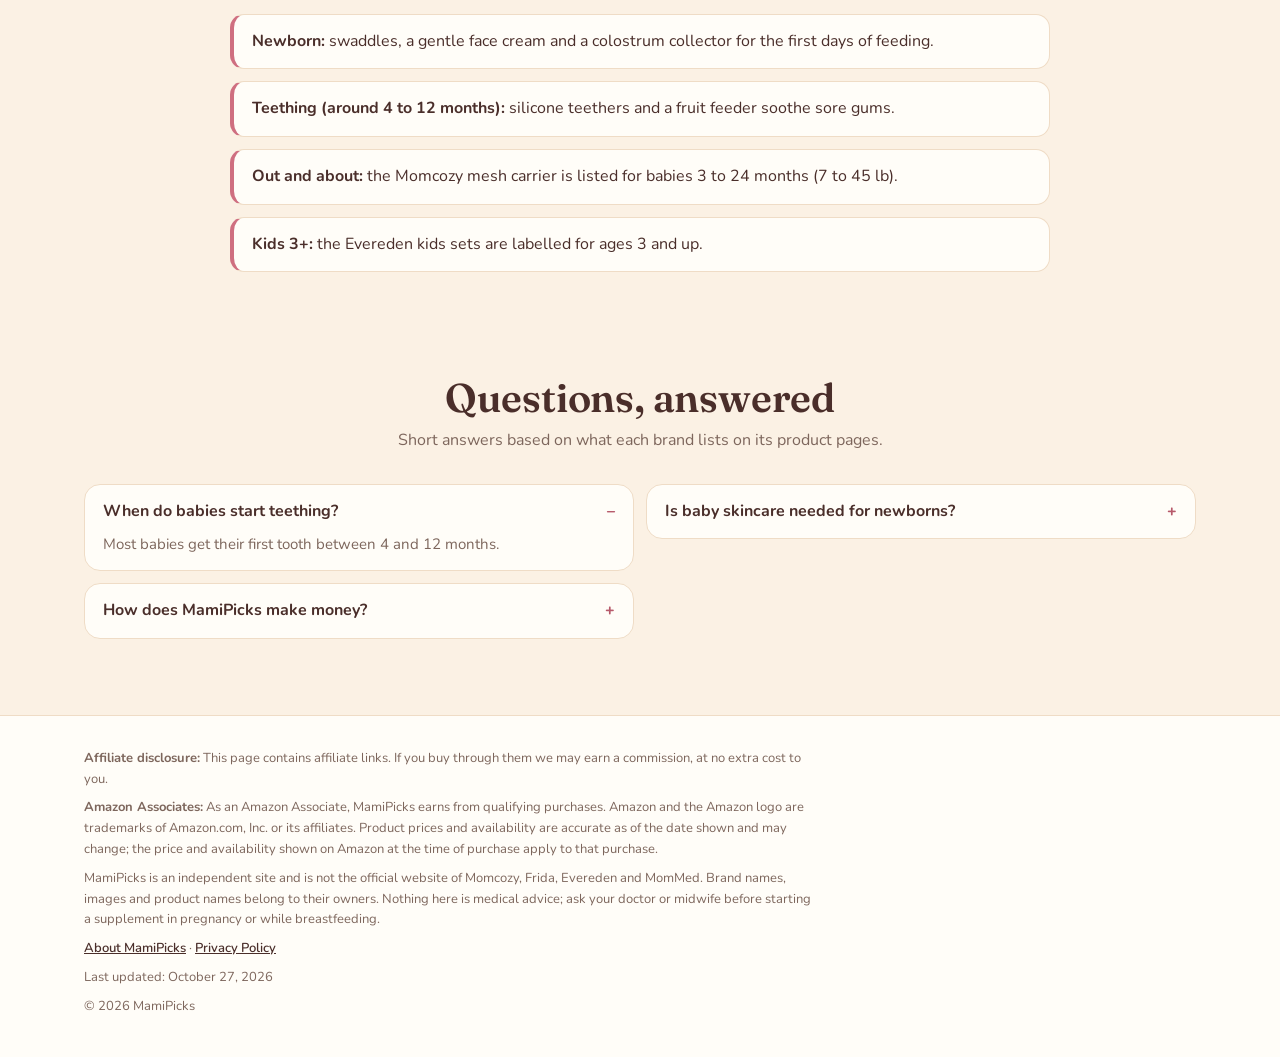
==== commit ac1529a3: "AI SEO: products, notes and brands in static HTML, schema, share cards, llms.txt, robots.txt, sitema" ====
--- a/baby-care/index.html
+++ b/baby-care/index.html
@@ -6,7 +6,22 @@
 <link rel="icon" type="image/svg+xml" href="data:image/svg+xml,%3Csvg xmlns='http://www.w3.org/2000/svg' viewBox='0 0 64 64'%3E%3Crect width='64' height='64' rx='16' fill='%23fbe3cf'/%3E%3Cpath d='M32 10l6.6 14.4 15.6 1.2-11.8 10.4 3.6 15.4L32 43.2l-14 8.2 3.6-15.4L9.8 25.6l15.6-1.2z' fill='%23f6c95f' stroke='%23e2a238' stroke-width='2' stroke-linejoin='round'/%3E%3C/svg%3E">
 <title>Baby care Compared: Momcozy vs Frida vs Evereden vs MomMed | MamiPicks</title>
 <meta name="description" content="Momcozy, Frida, Evereden and MomMed baby care products side by side.">
-<link rel="canonical" href="https://mom.goldenpasss.com/baby-care/">
+<!-- Google tag (gtag.js) -->
+<script async src="https://www.googletagmanager.com/gtag/js?id=AW-18429283112"></script>
+<script>
+  window.dataLayer = window.dataLayer || [];
+  function gtag(){dataLayer.push(arguments);}
+  gtag('js', new Date());
+  gtag('config', 'AW-18429283112');
+</script>
+<script>
+  // count clicks on buy links (Lasso/Amazon and brand shops) as an Ads conversion
+  document.addEventListener('click', function (e) {
+    var a = e.target.closest && e.target.closest('a[href]');
+    if (!a || !/(^|\.)(lasso\.to|amazon\.com|amzn\.to|amaanahealth\.com|momomiworld\.com)$/.test(a.hostname)) return;
+    gtag('event', 'conversion', {'send_to': 'AW-18429283112/99lcCLumwasdEKiW4tNE', 'transport_type': 'beacon'});
+  }, true);
+</script>
 <link rel="preconnect" href="https://fonts.googleapis.com">
 <link rel="preconnect" href="https://fonts.gstatic.com" crossorigin>
 <link rel="stylesheet" href="https://fonts.googleapis.com/css2?family=Fraunces:opsz,wght@9..144,600;9..144,700&family=Nunito:wght@400;600;700;800&display=swap">
@@ -16,6 +31,1098 @@
   <script type="text/javascript" defer>
     document.addEventListener("LSAFFEventLoaded", function(e) { e.detail.init(); });
   </script>
+<script type="application/ld+json" id="ld-main">
+{
+ "@context": "https://schema.org",
+ "@graph": [
+  {
+   "@type": "CollectionPage",
+   "@id": "https://mom.goldenpasss.com/baby-care/#page",
+   "url": "https://mom.goldenpasss.com/baby-care/",
+   "name": "Baby care Compared: Momcozy vs Frida vs Evereden vs MomMed | MamiPicks",
+   "description": "Momcozy, Frida, Evereden and MomMed baby care products side by side.",
+   "inLanguage": "en",
+   "dateModified": "2026-10-27",
+   "isPartOf": {
+    "@id": "https://mom.goldenpasss.com/#site"
+   },
+   "publisher": {
+    "@id": "https://mom.goldenpasss.com/#org"
+   }
+  },
+  {
+   "@type": "BreadcrumbList",
+   "itemListElement": [
+    {
+     "@type": "ListItem",
+     "position": 1,
+     "name": "MamiPicks",
+     "item": "https://mom.goldenpasss.com/"
+    },
+    {
+     "@type": "ListItem",
+     "position": 2,
+     "name": "Baby care",
+     "item": "https://mom.goldenpasss.com/baby-care/"
+    }
+   ]
+  },
+  {
+   "@type": "FAQPage",
+   "@id": "https://mom.goldenpasss.com/baby-care/#faq",
+   "mainEntity": [
+    {
+     "@type": "Question",
+     "name": "When do babies start teething?",
+     "acceptedAnswer": {
+      "@type": "Answer",
+      "text": "Most babies get their first tooth between 4 and 12 months."
+     }
+    },
+    {
+     "@type": "Question",
+     "name": "Is baby skincare needed for newborns?",
+     "acceptedAnswer": {
+      "@type": "Answer",
+      "text": "Plain water is fine most days; use a fragrance-free cream if skin is dry."
+     }
+    },
+    {
+     "@type": "Question",
+     "name": "How does MamiPicks make money?",
+     "acceptedAnswer": {
+      "@type": "Answer",
+      "text": "MamiPicks earns an affiliate commission when you buy through links on this page, at no extra cost to you. Prices, shipping and returns are set by the store you buy from."
+     }
+    }
+   ]
+  },
+  {
+   "@type": "ItemList",
+   "name": "Baby care compared on MamiPicks",
+   "numberOfItems": 48,
+   "itemListElement": [
+    {
+     "@type": "ListItem",
+     "position": 1,
+     "item": {
+      "@type": "Product",
+      "name": "Momcozy Baby Teether Toys | Silicone Teether for 0-12 Months | Pink",
+      "category": "Baby teether",
+      "description": "A silicone teether shaped for little hands. Good for: Your baby is chewing everything and gums look sore. Skip if: Your baby already has a favourite teether.",
+      "brand": {
+       "@type": "Brand",
+       "name": "Momcozy"
+      },
+      "image": "https://m.media-amazon.com/images/I/61C4XQKlciL._AC_SL1500_.jpg",
+      "offers": {
+       "@type": "Offer",
+       "price": "8.45",
+       "priceCurrency": "USD",
+       "url": "https://lasso.to/amazon/S9khW2vC65"
+      }
+     }
+    },
+    {
+     "@type": "ListItem",
+     "position": 2,
+     "item": {
+      "@type": "Product",
+      "name": "Momcozy Colostrum Collector with Cotton Cloth Wipe Storage Case 5ml-2pcs",
+      "category": "Colostrum collector",
+      "description": "Small syringes to catch colostrum, the first milk. Good for: You plan to hand express in late pregnancy or the first days. Skip if: You are formula feeding.",
+      "brand": {
+       "@type": "Brand",
+       "name": "Momcozy"
+      },
+      "image": "https://m.media-amazon.com/images/I/715WPYuuSDL._AC_SL1500_.jpg",
+      "offers": {
+       "@type": "Offer",
+       "price": "8.99",
+       "priceCurrency": "USD",
+       "url": "https://lasso.to/amazon/SEXn5VBme1"
+      }
+     }
+    },
+    {
+     "@type": "ListItem",
+     "position": 3,
+     "item": {
+      "@type": "Product",
+      "name": "Momcozy Baby Teether Toys | Silicone Teether for 0-12 Months | Blue",
+      "category": "Baby teether",
+      "description": "The same silicone teether in blue. Good for: You want a spare teether. Skip if: You already have one.",
+      "brand": {
+       "@type": "Brand",
+       "name": "Momcozy"
+      },
+      "image": "https://m.media-amazon.com/images/I/71wgL5AQv1L._AC_SL1500_.jpg",
+      "offers": {
+       "@type": "Offer",
+       "price": "9.99",
+       "priceCurrency": "USD",
+       "url": "https://lasso.to/amazon/0nWi2XbHHS"
+      }
+     }
+    },
+    {
+     "@type": "ListItem",
+     "position": 4,
+     "item": {
+      "@type": "Product",
+      "name": "Momcozy Muslin Swaddle Blankets, 4-Pack, Large 47\"x47\" Blooming Dream",
+      "category": "Swaddle blanket",
+      "description": "Four large muslin swaddles. Good for: Newborn naps, burping and pram covers. Skip if: Your baby rolls already; stop swaddling then.",
+      "brand": {
+       "@type": "Brand",
+       "name": "Momcozy"
+      },
+      "image": "https://m.media-amazon.com/images/I/71ZOkzyrs0L._AC_SL1500_.jpg",
+      "offers": {
+       "@type": "Offer",
+       "price": "34.99",
+       "priceCurrency": "USD",
+       "url": "https://lasso.to/amazon/mWE7sTPF6w"
+      }
+     }
+    },
+    {
+     "@type": "ListItem",
+     "position": 5,
+     "item": {
+      "@type": "Product",
+      "name": "Momcozy Baby Towels, Soft Absorbent Bath Towel for Newborn&Toddler,Flower",
+      "category": "Baby bath towel",
+      "description": "A soft hooded baby towel. Good for: Bath time from newborn to toddler. Skip if: You already have several.",
+      "brand": {
+       "@type": "Brand",
+       "name": "Momcozy"
+      },
+      "image": "https://m.media-amazon.com/images/I/716y0bSQx5L._AC_SL1500_.jpg",
+      "offers": {
+       "@type": "Offer",
+       "price": "26.09",
+       "priceCurrency": "USD",
+       "url": "https://lasso.to/amazon/OnoF9ES7ow"
+      }
+     }
+    },
+    {
+     "@type": "ListItem",
+     "position": 6,
+     "item": {
+      "@type": "Product",
+      "name": "Momcozy DeepClean D8 Bottle Washer, Sterilizer & Dryer - Precision Cleaning",
+      "category": "Bottle washer sterilizer",
+      "description": "A machine that washes, sterilises and dries bottles and pump parts. Good for: You pump or bottle feed many times a day and short on time. Skip if: You only use a bottle now and then.",
+      "brand": {
+       "@type": "Brand",
+       "name": "Momcozy"
+      },
+      "image": "https://m.media-amazon.com/images/I/51WVx5V0YrL._AC_SL1500_.jpg",
+      "offers": {
+       "@type": "Offer",
+       "price": "359.99",
+       "priceCurrency": "USD",
+       "url": "https://lasso.to/amazon/9Veb5F6ygO"
+      }
+     }
+    },
+    {
+     "@type": "ListItem",
+     "position": 7,
+     "item": {
+      "@type": "Product",
+      "name": "Momcozy Replacement Stickers for Momcozy Wearable Digital Thermometer,20 Count,Single-Use,Skin-Friendly",
+      "category": "Thermometer stickers",
+      "description": "A pack of 20 single-use stickers that hold the Momcozy wearable thermometer on your child's skin. Good for: You already own the Momcozy wearable digital thermometer and need fresh stickers. Skip if: You don't have that thermometer: the stickers are made for it and do nothing on their own.",
+      "brand": {
+       "@type": "Brand",
+       "name": "Momcozy"
+      },
+      "image": "https://m.media-amazon.com/images/I/51udVbVqVHL._AC_SL1500_.jpg",
+      "offers": {
+       "@type": "Offer",
+       "price": "9.99",
+       "priceCurrency": "USD",
+       "url": "https://lasso.to/amazon/KIUciWCscJ"
+      }
+     }
+    },
+    {
+     "@type": "ListItem",
+     "position": 8,
+     "item": {
+      "@type": "Product",
+      "name": "Momcozy Breast Milk Collector, Large Capacity for High Milk Supply 3oz 1pc",
+      "category": "Breast milk collector",
+      "description": "A silicone cup that catches let-down from the other side while you feed. Good for: You leak a lot on one side while baby feeds on the other. Skip if: You do not leak much.",
+      "brand": {
+       "@type": "Brand",
+       "name": "Momcozy"
+      },
+      "image": "https://m.media-amazon.com/images/I/61vKTlPq6PL._AC_SL1500_.jpg",
+      "offers": {
+       "@type": "Offer",
+       "price": "11.99",
+       "priceCurrency": "USD",
+       "url": "https://lasso.to/amazon/s7UeSAH3xw"
+      }
+     }
+    },
+    {
+     "@type": "ListItem",
+     "position": 9,
+     "item": {
+      "@type": "Product",
+      "name": "Momcozy Mesh Baby Carrier for 7-45 lbs, Baby 3-24M",
+      "category": "Baby carrier",
+      "description": "A breathable mesh carrier for 7 to 45 lbs. Good for: You want hands free and a cool carrier for warm days. Skip if: Your newborn is under 7 lbs.",
+      "brand": {
+       "@type": "Brand",
+       "name": "Momcozy"
+      },
+      "image": "https://m.media-amazon.com/images/I/71xi0xTEOIL._AC_SL1500_.jpg",
+      "offers": {
+       "@type": "Offer",
+       "price": "79.99",
+       "priceCurrency": "USD",
+       "url": "https://lasso.to/amazon/aFtpxOsIdY"
+      }
+     }
+    },
+    {
+     "@type": "ListItem",
+     "position": 10,
+     "item": {
+      "@type": "Product",
+      "name": "Frida Push Pop Silicone Feeder, Baby Fruit Feeder, 3 Count, BPA Free",
+      "category": "Baby fruit feeder",
+      "description": "Push-up fruit feeders. Good for: Starting solids around 6 months, or cooling sore gums with frozen fruit. Skip if: Your baby is under 6 months.",
+      "brand": {
+       "@type": "Brand",
+       "name": "Frida"
+      },
+      "image": "https://m.media-amazon.com/images/I/71+6U2HhhHL._AC_SL1500_.jpg",
+      "offers": {
+       "@type": "Offer",
+       "price": "12.99",
+       "priceCurrency": "USD",
+       "url": "https://lasso.to/amazon/SSHL5BVpxE"
+      }
+     }
+    },
+    {
+     "@type": "ListItem",
+     "position": 11,
+     "item": {
+      "@type": "Product",
+      "name": "Frida Baby Medicine Pacifier, Medicine Syringe & Accu-Dose Pacifier + Frida Baby Windi Gas and Colic Reliever for Babies (10 Count)",
+      "category": "Baby medicine dispenser",
+      "description": "A medicine pacifier, syringe and Windi gas helpers. Good for: You want to be ready for fever medicine and gassy nights.",
+      "brand": {
+       "@type": "Brand",
+       "name": "Frida"
+      },
+      "image": "https://m.media-amazon.com/images/I/414TKy+N4PL._AC_SL1500_.jpg",
+      "offers": {
+       "@type": "Offer",
+       "price": "19.88",
+       "priceCurrency": "USD",
+       "url": "https://lasso.to/amazon/eS3be71F0A"
+      }
+     }
+    },
+    {
+     "@type": "ListItem",
+     "position": 12,
+     "item": {
+      "@type": "Product",
+      "name": "Frida Baby The 3-Step Cradle Cap System, DermaFrida The FlakeFixer, Sponge, Brush, Comb and Storage Stand + Frida Baby Medicine Pacifier, Medicine Syringe & Accu-Dose Pacifier",
+      "category": "Baby grooming kit",
+      "description": "A brush, comb and foam kit for cradle cap. Good for: You see flaky yellow patches on baby's scalp. Skip if: No cradle cap? You can skip it.",
+      "brand": {
+       "@type": "Brand",
+       "name": "Frida"
+      },
+      "image": "https://m.media-amazon.com/images/I/514oaazZNxL._AC_SL1500_.jpg",
+      "offers": {
+       "@type": "Offer",
+       "price": "19.68",
+       "priceCurrency": "USD",
+       "url": "https://lasso.to/amazon/20THwiTlPY"
+      }
+     }
+    },
+    {
+     "@type": "ListItem",
+     "position": 13,
+     "item": {
+      "@type": "Product",
+      "name": "Frida Baby Push Pop Feeder, Baby Fruit Feeder + Get-A-Grip Teether Teething Toy | 100% Food-Grade Silicone Food Pacifier & Teether Toy for Baby 0-6, 12, 18 Months Infant, (Blue)",
+      "category": "Baby feeder & teether",
+      "description": "A fruit feeder plus a teether in one set. Good for: You want both teething and first-food tools. Skip if: You already have a teether.",
+      "brand": {
+       "@type": "Brand",
+       "name": "Frida"
+      },
+      "image": "https://m.media-amazon.com/images/I/31nN9HqArwL._AC_SL1500_.jpg",
+      "offers": {
+       "@type": "Offer",
+       "price": "20.98",
+       "priceCurrency": "USD",
+       "url": "https://lasso.to/amazon/qtIcOQFlU0"
+      }
+     }
+    },
+    {
+     "@type": "ListItem",
+     "position": 14,
+     "item": {
+      "@type": "Product",
+      "name": "Evereden Super Rich Hydrating Lip Oil, Chaga Mushroom, Cold & Dry Weather",
+      "category": "Lip oil",
+      "description": "A clear, glossy lip oil for dry or cracked lips in cold weather, made for kids and adults. Good for: Your child (or you) gets dry lips in winter and you want a clean, vegan formula. Skip if: Your little one still puts everything in the mouth or likes to turn bottles upside down.",
+      "brand": {
+       "@type": "Brand",
+       "name": "Evereden"
+      },
+      "image": "https://m.media-amazon.com/images/I/51SZiR2X8AL._AC_SL1500_.jpg",
+      "offers": {
+       "@type": "Offer",
+       "price": "21.95",
+       "priceCurrency": "USD",
+       "url": "https://lasso.to/amazon/w8Ri6ggH2R"
+      }
+     }
+    },
+    {
+     "@type": "ListItem",
+     "position": 15,
+     "item": {
+      "@type": "Product",
+      "name": "Evereden Baby Face Cream - Dermatologist-Tested Baby Face Lotion, 1.7 oz",
+      "category": "Baby face cream",
+      "description": "A gentle face cream for baby's dry skin. Good for: Dry cheeks from cold weather or drool. Skip if: Your baby has eczema under treatment; ask your doctor.",
+      "brand": {
+       "@type": "Brand",
+       "name": "Evereden"
+      },
+      "image": "https://m.media-amazon.com/images/I/61M4gVN2vkL._AC_SL1500_.jpg",
+      "offers": {
+       "@type": "Offer",
+       "price": "29",
+       "priceCurrency": "USD",
+       "url": "https://lasso.to/amazon/kyAIcNbi4V"
+      }
+     }
+    },
+    {
+     "@type": "ListItem",
+     "position": 16,
+     "item": {
+      "@type": "Product",
+      "name": "Evereden Protecting Baby Massage Oil, Fragrance-Free, EWG Verified",
+      "category": "Baby massage oil",
+      "description": "A fragrance-free baby massage oil. Good for: Calm massage after bath time. Skip if: Your baby has very reactive skin; patch test first.",
+      "brand": {
+       "@type": "Brand",
+       "name": "Evereden"
+      },
+      "image": "https://m.media-amazon.com/images/I/41nsK19CiCL._AC_SL1500_.jpg",
+      "offers": {
+       "@type": "Offer",
+       "price": "30",
+       "priceCurrency": "USD",
+       "url": "https://lasso.to/amazon/LbqYmPXefl"
+      }
+     }
+    },
+    {
+     "@type": "ListItem",
+     "position": 17,
+     "item": {
+      "@type": "Product",
+      "name": "Evereden Kids Face Wash, Face Cream & Lip Oil Set, Vegan, Melon, Ages 3+",
+      "category": "Kids skincare set",
+      "description": "Kids face wash, face cream and lip oil. Good for: A fun skincare habit for kids 3 and up. Skip if: Your child is under 3.",
+      "brand": {
+       "@type": "Brand",
+       "name": "Evereden"
+      },
+      "image": "https://m.media-amazon.com/images/I/6110z5Op3eL._AC_SL1500_.jpg",
+      "offers": {
+       "@type": "Offer",
+       "price": "55.95",
+       "priceCurrency": "USD",
+       "url": "https://lasso.to/amazon/NDbTNdfdN0"
+      }
+     }
+    },
+    {
+     "@type": "ListItem",
+     "position": 18,
+     "item": {
+      "@type": "Product",
+      "name": "Evereden Kids & Baby Lip Balm, Moisturizes Dry & Chapped Lips, Unscented",
+      "category": "Kids lip balm",
+      "description": "An unscented lip balm for kids and babies. Good for: Chapped lips in cold or windy weather.",
+      "brand": {
+       "@type": "Brand",
+       "name": "Evereden"
+      },
+      "image": "https://m.media-amazon.com/images/I/41ksN0yga1L._AC_SL1500_.jpg",
+      "offers": {
+       "@type": "Offer",
+       "price": "9.95",
+       "priceCurrency": "USD",
+       "url": "https://lasso.to/amazon/mDUYYcUWmE"
+      }
+     }
+    },
+    {
+     "@type": "ListItem",
+     "position": 19,
+     "item": {
+      "@type": "Product",
+      "name": "Evereden Kids Multi-Vitamin Face Wash & Cream Set, Vegan, Melon, Ages 3+",
+      "category": "Kids skincare set",
+      "description": "A multi-vitamin face wash and cream for kids. Good for: Daily face care for kids 3 and up. Skip if: Your child is under 3.",
+      "brand": {
+       "@type": "Brand",
+       "name": "Evereden"
+      },
+      "image": "https://m.media-amazon.com/images/I/61KNCyOcr-L._AC_SL1500_.jpg",
+      "offers": {
+       "@type": "Offer",
+       "price": "38.95",
+       "priceCurrency": "USD",
+       "url": "https://lasso.to/amazon/YUoK4yFv7P"
+      }
+     }
+    },
+    {
+     "@type": "ListItem",
+     "position": 20,
+     "item": {
+      "@type": "Product",
+      "name": "Evereden Kids Face Wash & SPF 20 Cream, Dermatologist-Tested, EWG Verified",
+      "category": "Kids skincare set",
+      "description": "Kids face wash plus SPF 20 cream. Good for: Kids who play outside every day. Skip if: Long days in strong sun; use a higher SPF too.",
+      "brand": {
+       "@type": "Brand",
+       "name": "Evereden"
+      },
+      "image": "https://m.media-amazon.com/images/I/61FJyRGT55L._AC_SL1500_.jpg",
+      "offers": {
+       "@type": "Offer",
+       "price": "45.95",
+       "priceCurrency": "USD",
+       "url": "https://lasso.to/amazon/gaas1oUNNz"
+      }
+     }
+    },
+    {
+     "@type": "ListItem",
+     "position": 21,
+     "item": {
+      "@type": "Product",
+      "name": "Evereden Nourishing Baby Face Cream 1.7 oz. and Bathtime DUO: Lotion for Newborn and 2-in-1 Newborn Shampoo and Body Wash | Clean Baby Care | Non-toxic and Fragrance Free | Clean Ingredients",
+      "category": "Baby skincare set",
+      "description": "Face cream, lotion and a 2-in-1 wash for newborns. Good for: You want the whole newborn skin routine in one buy. Skip if: You already have a wash you like.",
+      "brand": {
+       "@type": "Brand",
+       "name": "Evereden"
+      },
+      "image": "https://m.media-amazon.com/images/I/41BIO0l3H5L._AC_SL1500_.jpg",
+      "offers": {
+       "@type": "Offer",
+       "price": "61.43",
+       "priceCurrency": "USD",
+       "url": "https://lasso.to/amazon/Gkhw2Suwve"
+      }
+     }
+    },
+    {
+     "@type": "ListItem",
+     "position": 22,
+     "item": {
+      "@type": "Product",
+      "name": "MomMed Baby Scale, Multi-Function Toddler Scale, Baby Scale Digital, Pet Scale, Infant Scale with Hold Function, Blue Backlight, Weight and Height Track",
+      "category": "Baby scale",
+      "description": "A digital baby and toddler scale. Good for: Tracking weight between check-ups, or worried about feeding. Skip if: Your check-ups already track weight fine.",
+      "brand": {
+       "@type": "Brand",
+       "name": "MomMed"
+      },
+      "image": "https://m.media-amazon.com/images/I/41GeF7rUfmL._AC_SL1500_.jpg",
+      "offers": {
+       "@type": "Offer",
+       "price": "33.99",
+       "priceCurrency": "USD",
+       "url": "https://lasso.to/amazon/LtHnD3Y0X1"
+      }
+     }
+    },
+    {
+     "@type": "ListItem",
+     "position": 23,
+     "item": {
+      "@type": "Product",
+      "name": "Momcozy Newborn Baby Carrier - Ergonomic, Cozy and Lightweight Carrier for 7-24lbs, Adjustable Neck Support with Sunshield, Breathable Airmesh Perfect for Summer Outing, Khaki",
+      "category": "Newborn carrier",
+      "description": "A light airmesh carrier for newborns from 7 to 24 lb, with neck support. Good for: You want to carry a small baby close in the first months and keep both hands free. Skip if: Your baby is already heavy or you want one carrier into the toddler years.",
+      "brand": {
+       "@type": "Brand",
+       "name": "Momcozy"
+      },
+      "image": "https://m.media-amazon.com/images/I/71KI6zTPLmL._SL1500_.jpg",
+      "offers": {
+       "@type": "Offer",
+       "price": "79.99",
+       "priceCurrency": "USD",
+       "url": "https://lasso.to/amazon/DYwqDPkChQ"
+      }
+     }
+    },
+    {
+     "@type": "ListItem",
+     "position": 24,
+     "item": {
+      "@type": "Product",
+      "name": "Momcozy Air-Mesh Baby Carrier, for Baby 7-45lbs, Beige",
+      "category": "Baby carrier",
+      "description": "An air-mesh carrier from 7 to 45 lb with an X-shaped back strap. Good for: You want one carrier from the newborn weeks into the toddler years, and it gets hot where you live. Skip if: You mainly carry an older baby on your hip; a hip-seat carrier is easier.",
+      "brand": {
+       "@type": "Brand",
+       "name": "Momcozy"
+      },
+      "image": "https://m.media-amazon.com/images/I/71xi0xTEOIL._SL1500_.jpg",
+      "offers": {
+       "@type": "Offer",
+       "price": "89.99",
+       "priceCurrency": "USD",
+       "url": "https://lasso.to/amazon/c6lA3K8LcJ"
+      }
+     }
+    },
+    {
+     "@type": "ListItem",
+     "position": 25,
+     "item": {
+      "@type": "Product",
+      "name": "Momcozy Baby Carrier with Hip Seat, 2-in-1 Detachable Hands-Free Carrier for Long Walks, Forward-Facing Carry 7-44lbs, Breathable Infant Carrier, Fits Waists up to 45 Inches, AirMesh Pink",
+      "category": "Hip-seat carrier",
+      "description": "A 2-in-1 carrier with a detachable hip seat, 6 positions, 7–44 lb. Good for: Your baby is 5 months or older, loves to look around, and you take long walks. Skip if: You have a newborn; a soft newborn carrier fits better at first.",
+      "brand": {
+       "@type": "Brand",
+       "name": "Momcozy"
+      },
+      "image": "https://m.media-amazon.com/images/I/71F-beNkcEL._SL1500_.jpg",
+      "offers": {
+       "@type": "Offer",
+       "price": "89.97",
+       "priceCurrency": "USD",
+       "url": "https://lasso.to/amazon/DNfMPAFLq3"
+      }
+     }
+    },
+    {
+     "@type": "ListItem",
+     "position": 26,
+     "item": {
+      "@type": "Product",
+      "name": "Momcozy Baby Carrier with Hip Seat, 2-in-1 Detachable Hands-Free Carrier for Long Walks, Forward-Facing Carry 7-44lbs, Breathable Infant Carrier, Fits Waists up to 45 Inches, AirMesh Grey",
+      "category": "Hip-seat carrier",
+      "description": "The same 2-in-1 hip seat carrier, another colour. Good for: Your baby is 5 months or older and you want a hip seat for long walks. Skip if: You have a newborn; start with a soft newborn carrier.",
+      "brand": {
+       "@type": "Brand",
+       "name": "Momcozy"
+      },
+      "image": "https://m.media-amazon.com/images/I/71swQYXcPcL._SL1500_.jpg",
+      "offers": {
+       "@type": "Offer",
+       "price": "89.99",
+       "priceCurrency": "USD",
+       "url": "https://lasso.to/amazon/9HOs0NimGA"
+      }
+     }
+    },
+    {
+     "@type": "ListItem",
+     "position": 27,
+     "item": {
+      "@type": "Product",
+      "name": "Momcozy Baby Carrier with Hip Seat, 2-in-1 Forward-Facing Carry for Long Walks, Detachable Hands-Free Infant Carrier 7-44lbs, All Seasons Toddler Carrier Fits Waist Sizes up to 45 Inches, Black",
+      "category": "Hip-seat carrier",
+      "description": "The 2-in-1 hip seat carrier in an all-season fabric. Good for: You want the hip seat carrier at a slightly lower price. Skip if: You have a newborn; start with a soft newborn carrier.",
+      "brand": {
+       "@type": "Brand",
+       "name": "Momcozy"
+      },
+      "image": "https://m.media-amazon.com/images/I/61b+ud4pokL._SL1500_.jpg",
+      "offers": {
+       "@type": "Offer",
+       "price": "79.99",
+       "priceCurrency": "USD",
+       "url": "https://lasso.to/amazon/0G1pfW7eJT"
+      }
+     }
+    },
+    {
+     "@type": "ListItem",
+     "position": 28,
+     "item": {
+      "@type": "Product",
+      "name": "Momcozy Retractable Easy-to-Use Mesh Baby Gate",
+      "category": "Baby gate",
+      "description": "A retractable mesh gate for openings up to 118 in, 41 in tall, one-hand lock. Good for: Your baby has started crawling and you need to block a wide opening or stairs. Skip if: You need a gate for the top of stairs and want a fixed, screwed-in metal gate.",
+      "brand": {
+       "@type": "Brand",
+       "name": "Momcozy"
+      },
+      "image": "https://m.media-amazon.com/images/I/71wwUyZbKGL._AC_SL1500_.jpg",
+      "offers": {
+       "@type": "Offer",
+       "price": "89.99",
+       "priceCurrency": "USD",
+       "url": "https://lasso.to/amazon/0bbbpL5RSQ"
+      }
+     }
+    },
+    {
+     "@type": "ListItem",
+     "position": 29,
+     "item": {
+      "@type": "Product",
+      "name": "Momcozy BM03 Baby Monitor with 2 Cameras, 5.5\" 1080P Full HD Split Screen",
+      "category": "Baby monitor",
+      "description": "A 5.5 in video monitor with two cameras on a split screen, no WiFi needed. Good for: You want to watch two rooms or two children and prefer a monitor that does not use WiFi. Skip if: You want to check baby from your phone when you are away; this works only with its own screen.",
+      "brand": {
+       "@type": "Brand",
+       "name": "Momcozy"
+      },
+      "image": "https://m.media-amazon.com/images/I/713SWVVnx6L._SL1500_.jpg",
+      "offers": {
+       "@type": "Offer",
+       "price": "219.99",
+       "priceCurrency": "USD",
+       "url": "https://lasso.to/amazon/jC5xdAlun5"
+      }
+     }
+    },
+    {
+     "@type": "ListItem",
+     "position": 30,
+     "item": {
+      "@type": "Product",
+      "name": "Momcozy KleanPal Pro All-in-One Bottle Washer, Sterilizer & Dryer - Matte",
+      "category": "Bottle washer sterilizer",
+      "description": "A countertop machine that washes, sterilises and dries bottles and pump parts. Good for: You bottle-feed or pump every day and washing parts by hand wears you out. Skip if: You only use a bottle now and then; a basic steam steriliser costs much less.",
+      "brand": {
+       "@type": "Brand",
+       "name": "Momcozy"
+      },
+      "image": "https://m.media-amazon.com/images/I/61L5DS9KzvL._AC_SL1500_.jpg",
+      "offers": {
+       "@type": "Offer",
+       "price": "299.99",
+       "priceCurrency": "USD",
+       "url": "https://lasso.to/amazon/nttdW3Ouna"
+      }
+     }
+    },
+    {
+     "@type": "ListItem",
+     "position": 31,
+     "item": {
+      "@type": "Product",
+      "name": "Evereden Protecting Baby Face Cream Series - No.1 Gel, No.2 Silk and No.3 Rich - Nourishing, Fragrance-Free Moisturizers for All Baby Skin Types & Climates",
+      "category": "Baby face cream set",
+      "description": "Three fragrance-free baby face creams: gel, silk and rich, for different weather. Good for: You are not sure which texture suits your baby's skin, or the weather changes a lot. Skip if: You already know one cream works for your baby; buy just that one.",
+      "brand": {
+       "@type": "Brand",
+       "name": "Evereden"
+      },
+      "image": "https://m.media-amazon.com/images/I/61MHf+vtjdL._SL1500_.jpg",
+      "offers": {
+       "@type": "Offer",
+       "price": "89",
+       "priceCurrency": "USD",
+       "url": "https://lasso.to/amazon/HhgCCjkya5"
+      }
+     }
+    },
+    {
+     "@type": "ListItem",
+     "position": 32,
+     "item": {
+      "@type": "Product",
+      "name": "Evereden Soothing Baby Massage Oil, 4 fl oz & Nourishing Face Cream, 1.7 oz | 2 Item Bundle Set | Clean and Unscented Baby Care",
+      "category": "Baby skincare set",
+      "description": "Unscented baby massage oil plus face cream, as a bundle. Good for: You do baby massage after the bath and want a face cream for dry cheeks too. Skip if: Your baby has eczema; look at the eczema cream instead.",
+      "brand": {
+       "@type": "Brand",
+       "name": "Evereden"
+      },
+      "image": "https://m.media-amazon.com/images/I/51AdxanpH3L._SL1500_.jpg",
+      "offers": {
+       "@type": "Offer",
+       "price": "53",
+       "priceCurrency": "USD",
+       "url": "https://lasso.to/amazon/7plLQcyUyN"
+      }
+     }
+    },
+    {
+     "@type": "ListItem",
+     "position": 33,
+     "item": {
+      "@type": "Product",
+      "name": "Evereden Nourishing Baby Face Cream, 1.7 oz & Premium Sunscreen SPF 30, 2 fl oz. | 2 Item Bundle Set | 100% Mineral Sunscreen with Zinc Oxide | Clean Baby Skincare",
+      "category": "Baby face cream + sunscreen",
+      "description": "Baby face cream plus 100% mineral zinc oxide SPF 30 sunscreen. Good for: Your baby is over 6 months and you spend time outdoors. Skip if: Your baby is under 6 months; keep them in the shade instead of using sunscreen.",
+      "brand": {
+       "@type": "Brand",
+       "name": "Evereden"
+      },
+      "image": "https://m.media-amazon.com/images/I/61J9RDYloNL._SL1500_.jpg",
+      "offers": {
+       "@type": "Offer",
+       "price": "51",
+       "priceCurrency": "USD",
+       "url": "https://lasso.to/amazon/oRN3c3GEZO"
+      }
+     }
+    },
+    {
+     "@type": "ListItem",
+     "position": 34,
+     "item": {
+      "@type": "Product",
+      "name": "Evereden Healing Eczema Treatment, 1.7 fl oz & Nourishing Baby Face Cream 1.7 oz.| Fragrance Free Eczema Cream for Babies, Kids, and Adults | Non-Greasy Baby Moisturizing Cream | Clean Ingredients",
+      "category": "Eczema cream + face cream",
+      "description": "Steroid-free eczema cream plus baby face cream, fragrance-free. Good for: Your baby has dry, red or eczema-prone patches and you want a gentle option. Skip if: The rash is spreading, weeping or not improving; see your doctor first.",
+      "brand": {
+       "@type": "Brand",
+       "name": "Evereden"
+      },
+      "image": "https://m.media-amazon.com/images/I/61OGKxfngDL._SL1500_.jpg",
+      "offers": {
+       "@type": "Offer",
+       "price": "49.5",
+       "priceCurrency": "USD",
+       "url": "https://lasso.to/amazon/qXpLcQI3qn"
+      }
+     }
+    },
+    {
+     "@type": "ListItem",
+     "position": 35,
+     "item": {
+      "@type": "Product",
+      "name": "Evereden Kids Face Wash, Face Cream & Lip Oil Set, Vegan, Melon, Ages 3+",
+      "category": "Kids skincare set",
+      "description": "Kids face wash, face cream and tinted lip oil, ages 3+. Good for: Your 3+ child wants to copy your routine and you want something gentle. Skip if: Your child has very sensitive skin and you prefer fragrance-free.",
+      "brand": {
+       "@type": "Brand",
+       "name": "Evereden"
+      },
+      "image": "https://m.media-amazon.com/images/I/6171g-j8ZiL._SL1500_.jpg",
+      "offers": {
+       "@type": "Offer",
+       "price": "56.02",
+       "priceCurrency": "USD",
+       "url": "https://lasso.to/amazon/bVb2USkHIA"
+      }
+     }
+    },
+    {
+     "@type": "ListItem",
+     "position": 36,
+     "item": {
+      "@type": "Product",
+      "name": "Evereden Kids Face Wash, Cream & SPF 30, Unscented Kids Skincare, Age 4+",
+      "category": "Kids skincare set",
+      "description": "Unscented kids face wash, cream and mineral SPF 30, ages 4+. Good for: Your child is 4+ and plays outside a lot; you want sun care in the routine. Skip if: Your child is under 4.",
+      "brand": {
+       "@type": "Brand",
+       "name": "Evereden"
+      },
+      "image": "https://m.media-amazon.com/images/I/71eOGoorS6L._SL1500_.jpg",
+      "offers": {
+       "@type": "Offer",
+       "price": "58.95",
+       "priceCurrency": "USD",
+       "url": "https://lasso.to/amazon/n6xf7f6v8w"
+      }
+     }
+    },
+    {
+     "@type": "ListItem",
+     "position": 37,
+     "item": {
+      "@type": "Product",
+      "name": "Evereden Kids Shampoo, Conditioner & Detangling Spray + Brush, Ages 3+",
+      "category": "Kids hair care set",
+      "description": "Kids shampoo, conditioner, detangling spray and brush, ages 3+. Good for: Hair brushing is a daily fight and your child has long or curly hair. Skip if: Your child has short hair; a simple shampoo is enough.",
+      "brand": {
+       "@type": "Brand",
+       "name": "Evereden"
+      },
+      "image": "https://m.media-amazon.com/images/I/71I4HLnYtmL._SL1500_.jpg",
+      "offers": {
+       "@type": "Offer",
+       "price": "79",
+       "priceCurrency": "USD",
+       "url": "https://lasso.to/amazon/cu6EypMO20"
+      }
+     }
+    },
+    {
+     "@type": "ListItem",
+     "position": 38,
+     "item": {
+      "@type": "Product",
+      "name": "Evereden After Swim & Sports Kids Shampoo: With Cleansing Clay and Kids Conditioner Detangler set | Made With Clean and Non-toxic Ingredients | Any Hair Type",
+      "category": "Kids after-swim hair care",
+      "description": "Clay shampoo for after swimming or sport, plus 2-in-1 conditioner, ages 3+. Good for: Your child swims often and their hair gets dry and tangled. Skip if: Your child rarely swims; a regular gentle shampoo is enough.",
+      "brand": {
+       "@type": "Brand",
+       "name": "Evereden"
+      },
+      "image": "https://m.media-amazon.com/images/I/6176vbT7rwL._SL1500_.jpg",
+      "offers": {
+       "@type": "Offer",
+       "price": "50.92",
+       "priceCurrency": "USD",
+       "url": "https://lasso.to/amazon/g4PF6RmSRj"
+      }
+     }
+    },
+    {
+     "@type": "ListItem",
+     "position": 39,
+     "item": {
+      "@type": "Product",
+      "name": "Evereden Kids Cloud Body Wash (6.7 fl. oz., Juicy Citrus) & Hair Duo - Detangling Shampoo & Conditioner - with Plant Protein Peptides & Argan Oil | Sulfate, Paraben & Phthalate-Free | for Kids 3+",
+      "category": "Kids body wash + hair set",
+      "description": "Kids citrus body wash plus tear-free shampoo and conditioner, ages 3+. Good for: You want one bath-time set for body and hair. Skip if: Your child has very sensitive skin and you prefer fragrance-free.",
+      "brand": {
+       "@type": "Brand",
+       "name": "Evereden"
+      },
+      "image": "https://m.media-amazon.com/images/I/61inKSLZOGL._SL1500_.jpg",
+      "offers": {
+       "@type": "Offer",
+       "price": "74.6",
+       "priceCurrency": "USD",
+       "url": "https://lasso.to/amazon/0Rbs87fhJd"
+      }
+     }
+    },
+    {
+     "@type": "ListItem",
+     "position": 40,
+     "item": {
+      "@type": "Product",
+      "name": "Evereden Kids Cloud Body Wash (6.7 fl. oz., Juicy Citrus) & Hair Care Set - Detangling Shampoo, Conditioner, Spray & Brush | Protein Peptides & Argan Oil - Sulfate & Paraben-Free | Children Ages 3+",
+      "category": "Kids body wash + hair set",
+      "description": "Kids body wash, shampoo, conditioner, detangling spray and brush, ages 3+. Good for: You want the whole bath and hair routine in one box. Skip if: You only need a shampoo; the smaller duo costs less.",
+      "brand": {
+       "@type": "Brand",
+       "name": "Evereden"
+      },
+      "image": "https://m.media-amazon.com/images/I/71n9R8O-dZL._SL1500_.jpg",
+      "offers": {
+       "@type": "Offer",
+       "price": "97.15",
+       "priceCurrency": "USD",
+       "url": "https://lasso.to/amazon/EZn2UaDxVK"
+      }
+     }
+    },
+    {
+     "@type": "ListItem",
+     "position": 41,
+     "item": {
+      "@type": "Product",
+      "name": "Evereden Kids Detangler Spray & Happy Morning Duo | Detangler Spray - Tackle Tough Knots & Cloud Face Wash + SPF 20 Mineral Face Cream | Vegan, Non-Toxic Hair & Skin Care for Kids 3+",
+      "category": "Kids detangler + face set",
+      "description": "Kids detangling spray, cloud face wash and SPF 20 mineral face cream. Good for: Mornings are rushed and you want hair and face done in two minutes. Skip if: Your child is under 3.",
+      "brand": {
+       "@type": "Brand",
+       "name": "Evereden"
+      },
+      "image": "https://m.media-amazon.com/images/I/71PFINsonCL._SL1500_.jpg",
+      "offers": {
+       "@type": "Offer",
+       "price": "59.42",
+       "priceCurrency": "USD",
+       "url": "https://lasso.to/amazon/s4z3Gczia3"
+      }
+     }
+    },
+    {
+     "@type": "ListItem",
+     "position": 42,
+     "item": {
+      "@type": "Product",
+      "name": "Evereden Kids Routine Bundle with SPF20 - Happy Detangling Shampoo and Conditioner, Face Wash, and Multi-Vitamin Face Cream",
+      "category": "Kids hair + skin bundle",
+      "description": "Kids shampoo, conditioner, face wash and SPF 20 multi-vitamin cream. Good for: You want to start a full hair and face routine for a 3+ child in one buy. Skip if: You only need one or two of these items.",
+      "brand": {
+       "@type": "Brand",
+       "name": "Evereden"
+      },
+      "image": "https://m.media-amazon.com/images/I/61hhvDAvuuL._SL1080_.jpg",
+      "offers": {
+       "@type": "Offer",
+       "price": "112.4",
+       "priceCurrency": "USD",
+       "url": "https://lasso.to/amazon/au6ufsYd8S"
+      }
+     }
+    },
+    {
+     "@type": "ListItem",
+     "position": 43,
+     "item": {
+      "@type": "Product",
+      "name": "Evereden Kids Haircare & Skincare Bundle: Detangling Shampoo | Conditioner | Leave-In Detangling Spray | Cloud Face Wash & SPF 20 Mineral Cream | Clean, Vegan, Non-Toxic for Ages 3+",
+      "category": "Kids hair + skin bundle",
+      "description": "Kids shampoo, conditioner, detangler, face wash and SPF 20 cream. Good for: You want the full Evereden kids range as a set or a gift. Skip if: You are on a budget; buy the pieces you need.",
+      "brand": {
+       "@type": "Brand",
+       "name": "Evereden"
+      },
+      "image": "https://m.media-amazon.com/images/I/615EKporXOL._SL1500_.jpg",
+      "offers": {
+       "@type": "Offer",
+       "price": "109.52",
+       "priceCurrency": "USD",
+       "url": "https://lasso.to/amazon/3q03lei17f"
+      }
+     }
+    },
+    {
+     "@type": "ListItem",
+     "position": 44,
+     "item": {
+      "@type": "Product",
+      "name": "Evereden Kids Haircare & Skincare Set: Kids' Detangling Shampoo and Conditioner | After Swim Shampoo | Detangling Spray | Cloud Face Wash & SPF 20 Mineral Cream - Clean, Vegan, Non-Toxic | Ages 3+",
+      "category": "Kids hair + skin bundle",
+      "description": "The full kids hair and skin bundle plus after-swim shampoo. Good for: Your child swims and you want everything in one big set. Skip if: You only need a few items.",
+      "brand": {
+       "@type": "Brand",
+       "name": "Evereden"
+      },
+      "image": "https://m.media-amazon.com/images/I/616-n2GiGsL._SL1500_.jpg",
+      "offers": {
+       "@type": "Offer",
+       "price": "131.1",
+       "priceCurrency": "USD",
+       "url": "https://lasso.to/amazon/s1oX19fUKH"
+      }
+     }
+    },
+    {
+     "@type": "ListItem",
+     "position": 45,
+     "item": {
+      "@type": "Product",
+      "name": "Evereden Kids Skincare & Haircare Essentials, Dermatologist Tested Gift Set",
+      "category": "Kids gift set",
+      "description": "A gift set with kids face wash, cream, hair care and tinted lip oil. Good for: You need a birthday or holiday gift for a child who loves 'grown-up' routines. Skip if: You want only everyday basics; this is a gift box.",
+      "brand": {
+       "@type": "Brand",
+       "name": "Evereden"
+      },
+      "image": "https://m.media-amazon.com/images/I/710b6lPBOPL._SL1500_.jpg",
+      "offers": {
+       "@type": "Offer",
+       "price": "129",
+       "priceCurrency": "USD",
+       "url": "https://lasso.to/amazon/48YrswTH9O"
+      }
+     }
+    },
+    {
+     "@type": "ListItem",
+     "position": 46,
+     "item": {
+      "@type": "Product",
+      "name": "Evereden Kids Daily 1-2-3 Routine Bundle: Clean & Vegan Skin Care Set - Hydrating & Nourishing Tween Skincare Set with Multi-Vitamin Face Wash, Face Cream, Lotion, & SPF 30 Mineral Sunscreen (Pomelo)",
+      "category": "Kids & tween skincare",
+      "description": "Face wash, face cream and SPF 30 for kids and tweens. Good for: You have an older child (school age) starting a simple daily routine. Skip if: Your child is a toddler; this is sized for older kids.",
+      "brand": {
+       "@type": "Brand",
+       "name": "Evereden"
+      },
+      "image": "https://m.media-amazon.com/images/I/51EkhxxUepL._SL1000_.jpg",
+      "offers": {
+       "@type": "Offer",
+       "price": "58.95",
+       "priceCurrency": "USD",
+       "url": "https://lasso.to/amazon/2GBMSIne22"
+      }
+     }
+    },
+    {
+     "@type": "ListItem",
+     "position": 47,
+     "item": {
+      "@type": "Product",
+      "name": "Evereden Kids Skin Care Set for Girls 8-12, 10 in 1 Teen Skincare Gift Kit",
+      "category": "Tween skincare gift set",
+      "description": "A 10-in-1 travel-size skincare and hair kit for ages 8 to 12. Good for: You have a tween who wants skincare, and you want gentle basics with no retinol or toner. Skip if: Your child is under 8.",
+      "brand": {
+       "@type": "Brand",
+       "name": "Evereden"
+      },
+      "image": "https://m.media-amazon.com/images/I/71Zr+dStlcL._SL1500_.jpg",
+      "offers": {
+       "@type": "Offer",
+       "price": "59.95",
+       "priceCurrency": "USD",
+       "url": "https://lasso.to/amazon/bBC9bgGTbq"
+      }
+     }
+    },
+    {
+     "@type": "ListItem",
+     "position": 48,
+     "item": {
+      "@type": "Product",
+      "name": "Evereden Teen Face Wash, Cream & Toner Pads, Teen Girls Skincare Set, Vegan",
+      "category": "Teen skincare set",
+      "description": "A teen face wash, light cream and toner pads for blemish-prone skin. Good for: You have a teen with spots who wants a gentle routine. Skip if: Your child is younger than about 12.",
+      "brand": {
+       "@type": "Brand",
+       "name": "Evereden"
+      },
+      "image": "https://m.media-amazon.com/images/I/61joB3k4N6L._SL1500_.jpg",
+      "offers": {
+       "@type": "Offer",
+       "price": "58.95",
+       "priceCurrency": "USD",
+       "url": "https://lasso.to/amazon/4nMZZzXYMf"
+      }
+     }
+    }
+   ]
+  }
+ ]
+}
+</script>
+<meta id="og-type" property="og:type" content="website">
+<meta id="og-site" property="og:site_name" content="MamiPicks">
+<meta id="og-title" property="og:title" content="Baby care Compared: Momcozy vs Frida vs Evereden vs MomMed | MamiPicks">
+<meta id="og-desc" property="og:description" content="Momcozy, Frida, Evereden and MomMed baby care products side by side.">
+<meta id="og-url" property="og:url" content="https://mom.goldenpasss.com/baby-care/">
+<meta id="og-img" property="og:image" content="https://m.media-amazon.com/images/I/61C4XQKlciL._AC_SL1500_.jpg">
+<meta id="tw-card" name="twitter:card" content="summary_large_image">
+<link rel="canonical" id="canonical" href="https://mom.goldenpasss.com/baby-care/">
 </head>
 <body>
 
@@ -49,9 +1156,9 @@
 <section id="xShop"><div class="wrap">
   <h2>Products</h2>
   <p class="xshop-sub">Tap a brand to see only its products.</p>
-  <div class="xpills xbcards" id="xPills"></div>
-  <div class="xpills xtypes" id="xTypes"></div>
-  <div class="grid" id="xGrid"></div>
+  <div class="xpills xbcards" id="xPills"><!--pre--><button type="button" data-brand="all" class="on"><b>All brands</b><small>48 products</small></button><button type="button" data-brand="momcozy"><b>Momcozy</b><i>Feeding and everyday baby gear</i><small>17 products · $8.45 – $359.99</small></button><button type="button" data-brand="frida"><b>Frida</b><i>Clever fixes for baby problems</i><small>4 products · $12.99 – $20.98</small></button><button type="button" data-brand="evereden"><b>Evereden</b><i>Gentle baby and kids skincare</i><small>26 products · $9.95 – $131.10</small></button><button type="button" data-brand="mommed"><b>MomMed</b><i>Tracking baby's growth</i><small>1 product · $33.99</small></button><!--/pre--></div>
+  <div class="xpills xtypes" id="xTypes"><!--pre--><button type="button" data-type="all" class="on">All types</button><button type="button" data-type="feed">Feeding and teething</button><button type="button" data-type="gear">Everyday baby gear</button><button type="button" data-type="skin">Baby and kids skincare</button><!--/pre--></div>
+  <div class="grid" id="xGrid"><!--pre--><div class="card xcard" data-id="B0DHGZ8PD6" data-brand="momcozy" data-type="feed" tabindex="0" role="button"><div class="thumb"></div><div class="body"><span class="kind">Momcozy · Baby teether</span><h4>Momcozy Baby Teether Toys</h4><ul></ul><div class="pr">$8.45</div><div class="btns"><a class="btn sm" target="_blank" rel="sponsored noopener" href="https://lasso.to/amazon/S9khW2vC65">See on Amazon</a></div></div></div><div class="card xcard" data-id="B0CJJCYFJ6" data-brand="momcozy" data-type="feed" tabindex="0" role="button"><div class="thumb"></div><div class="body"><span class="kind">Momcozy · Colostrum collector</span><h4>Momcozy Colostrum Collector with Cotton Cloth Wipe Storage Case…</h4><ul></ul><div class="pr">$8.99</div><div class="btns"><a class="btn sm" target="_blank" rel="sponsored noopener" href="https://lasso.to/amazon/SEXn5VBme1">See on Amazon</a></div></div></div><div class="card xcard" data-id="B0DHBYH8GD" data-brand="momcozy" data-type="feed" tabindex="0" role="button"><div class="thumb"></div><div class="body"><span class="kind">Momcozy · Baby teether</span><h4>Momcozy Baby Teether Toys</h4><ul></ul><div class="pr">$9.99</div><div class="btns"><a class="btn sm" target="_blank" rel="sponsored noopener" href="https://lasso.to/amazon/0nWi2XbHHS">See on Amazon</a></div></div></div><div class="card xcard" data-id="B0H6Q2G76Z" data-brand="momcozy" data-type="feed" tabindex="0" role="button"><div class="thumb"></div><div class="body"><span class="kind">Momcozy · Bottle washer sterilizer</span><h4>Momcozy DeepClean D8 Bottle Washer</h4><ul></ul><div class="pr">$359.99</div><div class="btns"><a class="btn sm" target="_blank" rel="sponsored noopener" href="https://lasso.to/amazon/9Veb5F6ygO">See on Amazon</a></div></div></div><div class="card xcard" data-id="B0D9JSQHV1" data-brand="momcozy" data-type="feed" tabindex="0" role="button"><div class="thumb"></div><div class="body"><span class="kind">Momcozy · Breast milk collector</span><h4>Momcozy Breast Milk Collector</h4><ul></ul><div class="pr">$11.99</div><div class="btns"><a class="btn sm" target="_blank" rel="sponsored noopener" href="https://lasso.to/amazon/s7UeSAH3xw">See on Amazon</a></div></div></div><div class="card xcard" data-id="B0CTJ3M8S8" data-brand="frida" data-type="feed" tabindex="0" role="button"><div class="thumb"></div><div class="body"><span class="kind">Frida · Baby fruit feeder</span><h4>Frida Push Pop Silicone Feeder</h4><ul></ul><div class="pr">$12.99</div><div class="btns"><a class="btn sm" target="_blank" rel="sponsored noopener" href="https://lasso.to/amazon/SSHL5BVpxE">See on Amazon</a></div></div></div><div class="card xcard" data-id="B0CYCPLXMQ" data-brand="frida" data-type="feed" tabindex="0" role="button"><div class="thumb"></div><div class="body"><span class="kind">Frida · Baby feeder &amp; teether</span><h4>Frida Baby Push Pop Feeder</h4><ul></ul><div class="pr">$20.98</div><div class="btns"><a class="btn sm" target="_blank" rel="sponsored noopener" href="https://lasso.to/amazon/qtIcOQFlU0">See on Amazon</a></div></div></div><div class="card xcard" data-id="B0FFN1RJ8V" data-brand="momcozy" data-type="feed" tabindex="0" role="button"><div class="thumb"></div><div class="body"><span class="kind">Momcozy · Bottle washer sterilizer</span><h4>Momcozy KleanPal Pro Bottle Washer</h4><ul></ul><div class="pr">$299.99</div><div class="btns"><a class="btn sm" target="_blank" rel="sponsored noopener" href="https://lasso.to/amazon/nttdW3Ouna">See on Amazon</a></div></div></div><div class="card xcard" data-id="B08CVRF6YV" data-brand="momcozy" data-type="gear" tabindex="0" role="button"><div class="thumb"></div><div class="body"><span class="kind">Momcozy · Swaddle blanket</span><h4>Momcozy Muslin Swaddle Blankets</h4><ul></ul><div class="pr">$34.99</div><div class="btns"><a class="btn sm" target="_blank" rel="sponsored noopener" href="https://lasso.to/amazon/mWE7sTPF6w">See on Amazon</a></div></div></div><div class="card xcard" data-id="B0FVFCLTD2" data-brand="momcozy" data-type="gear" tabindex="0" role="button"><div class="thumb"></div><div class="body"><span class="kind">Momcozy · Baby bath towel</span><h4>Momcozy Baby Towels</h4><ul></ul><div class="pr">$26.09</div><div class="btns"><a class="btn sm" target="_blank" rel="sponsored noopener" href="https://lasso.to/amazon/OnoF9ES7ow">See on Amazon</a></div></div></div><div class="card xcard" data-id="B0FYMPSPWC" data-brand="momcozy" data-type="gear" tabindex="0" role="button"><div class="thumb"></div><div class="body"><span class="kind">Momcozy · Thermometer stickers</span><h4>Momcozy Replacement Stickers for Momcozy Wearable Digital…</h4><ul></ul><div class="pr">$9.99</div><div class="btns"><a class="btn sm" target="_blank" rel="sponsored noopener" href="https://lasso.to/amazon/KIUciWCscJ">See on Amazon</a></div></div></div><div class="card xcard" data-id="B0GFDSSRH1" data-brand="momcozy" data-type="gear" tabindex="0" role="button"><div class="thumb"></div><div class="body"><span class="kind">Momcozy · Baby carrier</span><h4>Momcozy Mesh Baby Carrier for 7-45 lbs</h4><ul></ul><div class="pr">$79.99</div><div class="btns"><a class="btn sm" target="_blank" rel="sponsored noopener" href="https://lasso.to/amazon/aFtpxOsIdY">See on Amazon</a></div></div></div><div class="card xcard" data-id="B0CZ7MRN9J" data-brand="frida" data-type="gear" tabindex="0" role="button"><div class="thumb"></div><div class="body"><span class="kind">Frida · Baby medicine dispenser</span><h4>Frida Baby Medicine Pacifier</h4><ul></ul><div class="pr">$19.88</div><div class="btns"><a class="btn sm" target="_blank" rel="sponsored noopener" href="https://lasso.to/amazon/eS3be71F0A">See on Amazon</a></div></div></div><div class="card xcard" data-id="B0CZ7MDHLR" data-brand="frida" data-type="gear" tabindex="0" role="button"><div class="thumb"></div><div class="body"><span class="kind">Frida · Baby grooming kit</span><h4>Frida Baby The 3-Step Cradle Cap System</h4><ul></ul><div class="pr">$19.68</div><div class="btns"><a class="btn sm" target="_blank" rel="sponsored noopener" href="https://lasso.to/amazon/20THwiTlPY">See on Amazon</a></div></div></div><div class="card xcard" data-id="B07CWRV3S3" data-brand="mommed" data-type="gear" tabindex="0" role="button"><div class="thumb"></div><div class="body"><span class="kind">MomMed · Baby scale</span><h4>MomMed Baby Scale</h4><ul></ul><div class="pr">$33.99</div><div class="btns"><a class="btn sm" target="_blank" rel="sponsored noopener" href="https://lasso.to/amazon/LtHnD3Y0X1">See on Amazon</a></div></div></div><div class="card xcard" data-id="B0D1K6694L" data-brand="momcozy" data-type="gear" tabindex="0" role="button"><div class="thumb"></div><div class="body"><span class="kind">Momcozy · Newborn carrier</span><h4>Momcozy Newborn Baby Carrier</h4><ul></ul><div class="pr">$79.99</div><div class="btns"><a class="btn sm" target="_blank" rel="sponsored noopener" href="https://lasso.to/amazon/DYwqDPkChQ">See on Amazon</a></div></div></div><div class="card xcard" data-id="B0DDXZ2NMD" data-brand="momcozy" data-type="gear" tabindex="0" role="button"><div class="thumb"></div><div class="body"><span class="kind">Momcozy · Baby carrier</span><h4>Momcozy Air-Mesh Baby Carrier</h4><ul></ul><div class="pr">$89.99</div><div class="btns"><a class="btn sm" target="_blank" rel="sponsored noopener" href="https://lasso.to/amazon/c6lA3K8LcJ">See on Amazon</a></div></div></div><div class="card xcard" data-id="B0DSNXWQ33" data-brand="momcozy" data-type="gear" tabindex="0" role="button"><div class="thumb"></div><div class="body"><span class="kind">Momcozy · Hip-seat carrier</span><h4>Momcozy 2-in-1 Hip Seat Carrier</h4><ul></ul><div class="pr">$89.97</div><div class="btns"><a class="btn sm" target="_blank" rel="sponsored noopener" href="https://lasso.to/amazon/DNfMPAFLq3">See on Amazon</a></div></div></div><div class="card xcard" data-id="B0DSPBF6Y4" data-brand="momcozy" data-type="gear" tabindex="0" role="button"><div class="thumb"></div><div class="body"><span class="kind">Momcozy · Hip-seat carrier</span><h4>Momcozy 2-in-1 Hip Seat Carrier</h4><ul></ul><div class="pr">$89.99</div><div class="btns"><a class="btn sm" target="_blank" rel="sponsored noopener" href="https://lasso.to/amazon/9HOs0NimGA">See on Amazon</a></div></div></div><div class="card xcard" data-id="B0DSP23G39" data-brand="momcozy" data-type="gear" tabindex="0" role="button"><div class="thumb"></div><div class="body"><span class="kind">Momcozy · Hip-seat carrier</span><h4>Momcozy 2-in-1 Hip Seat Carrier (All Seasons)</h4><ul></ul><div class="pr">$79.99</div><div class="btns"><a class="btn sm" target="_blank" rel="sponsored noopener" href="https://lasso.to/amazon/0G1pfW7eJT">See on Amazon</a></div></div></div><div class="card xcard" data-id="B0CHLX2GBP" data-brand="momcozy" data-type="gear" tabindex="0" role="button"><div class="thumb"></div><div class="body"><span class="kind">Momcozy · Baby gate</span><h4>Momcozy Extra Wide Retractable Baby Gate</h4><ul></ul><div class="pr">$89.99</div><div class="btns"><a class="btn sm" target="_blank" rel="sponsored noopener" href="https://lasso.to/amazon/0bbbpL5RSQ">See on Amazon</a></div></div></div><div class="card xcard" data-id="B0F2MJNSRQ" data-brand="momcozy" data-type="gear" tabindex="0" role="button"><div class="thumb"></div><div class="body"><span class="kind">Momcozy · Baby monitor</span><h4>Momcozy BM03 Baby Monitor, 2 Cameras</h4><ul></ul><div class="pr">$219.99</div><div class="btns"><a class="btn sm" target="_blank" rel="sponsored noopener" href="https://lasso.to/amazon/jC5xdAlun5">See on Amazon</a></div></div></div><div class="card xcard" data-id="B0DXQ6QZHX" data-brand="evereden" data-type="skin" tabindex="0" role="button"><div class="thumb"></div><div class="body"><span class="kind">Evereden · Lip oil</span><h4>Evereden Super Rich Hydrating Lip Oil</h4><ul></ul><div class="pr">$21.95</div><div class="btns"><a class="btn sm" target="_blank" rel="sponsored noopener" href="https://lasso.to/amazon/w8Ri6ggH2R">See on Amazon</a></div></div></div><div class="card xcard" data-id="B07W7KK8FM" data-brand="evereden" data-type="skin" tabindex="0" role="button"><div class="thumb"></div><div class="body"><span class="kind">Evereden · Baby face cream</span><h4>Evereden Baby Face Cream</h4><ul></ul><div class="pr">$29</div><div class="btns"><a class="btn sm" target="_blank" rel="sponsored noopener" href="https://lasso.to/amazon/kyAIcNbi4V">See on Amazon</a></div></div></div><div class="card xcard" data-id="B0CPFFYMGD" data-brand="evereden" data-type="skin" tabindex="0" role="button"><div class="thumb"></div><div class="body"><span class="kind">Evereden · Baby massage oil</span><h4>Evereden Protecting Baby Massage Oil</h4><ul></ul><div class="pr">$30</div><div class="btns"><a class="btn sm" target="_blank" rel="sponsored noopener" href="https://lasso.to/amazon/LbqYmPXefl">See on Amazon</a></div></div></div><div class="card xcard" data-id="B0DHH63BDH" data-brand="evereden" data-type="skin" tabindex="0" role="button"><div class="thumb"></div><div class="body"><span class="kind">Evereden · Kids skincare set</span><h4>Evereden Kids Face Wash</h4><ul></ul><div class="pr">$55.95</div><div class="btns"><a class="btn sm" target="_blank" rel="sponsored noopener" href="https://lasso.to/amazon/NDbTNdfdN0">See on Amazon</a></div></div></div><div class="card xcard" data-id="B08FFB6K1L" data-brand="evereden" data-type="skin" tabindex="0" role="button"><div class="thumb"></div><div class="body"><span class="kind">Evereden · Kids lip balm</span><h4>Evereden Kids &amp; Baby Lip Balm</h4><ul></ul><div class="pr">$9.95</div><div class="btns"><a class="btn sm" target="_blank" rel="sponsored noopener" href="https://lasso.to/amazon/mDUYYcUWmE">See on Amazon</a></div></div></div><div class="card xcard" data-id="B0CJ38Y8Z7" data-brand="evereden" data-type="skin" tabindex="0" role="button"><div class="thumb"></div><div class="body"><span class="kind">Evereden · Kids skincare set</span><h4>Evereden Kids Multi-Vitamin Face Wash &amp; Cream Set</h4><ul></ul><div class="pr">$38.95</div><div class="btns"><a class="btn sm" target="_blank" rel="sponsored noopener" href="https://lasso.to/amazon/YUoK4yFv7P">See on Amazon</a></div></div></div><div class="card xcard" data-id="B0D3Q41RLW" data-brand="evereden" data-type="skin" tabindex="0" role="button"><div class="thumb"><img loading="lazy" alt="Evereden Kids Face Wash &amp; SPF 20 Cream, Dermatologist-Tested, EWG Verified" src="https://m.media-amazon.com/images/I/61FJyRGT55L._AC_SL500_.jpg" onerror="this.remove()"></div><div class="body"><span class="kind">Evereden · Kids skincare set</span><h4>Evereden Kids Face Wash &amp; SPF 20 Cream</h4><ul></ul><div class="pr">$45.95</div><div class="btns"><a class="btn sm" target="_blank" rel="sponsored noopener" href="https://lasso.to/amazon/gaas1oUNNz">See on Amazon</a></div></div></div><div class="card xcard" data-id="B0D7HWW15Z" data-brand="evereden" data-type="skin" tabindex="0" role="button"><div class="thumb"><img loading="lazy" alt="Evereden Nourishing Baby Face Cream 1.7 oz. and Bathtime DUO: Lotion for Newborn and 2-in-1 Newborn Shampoo and Body Wash | Clean Baby Care | Non-toxic and Fragrance Free | Clean Ingredients" src="https://m.media-amazon.com/images/I/41BIO0l3H5L._AC_SL500_.jpg" onerror="this.remove()"></div><div class="body"><span class="kind">Evereden · Baby skincare set</span><h4>Evereden Nourishing Baby Face Cream 1.7 oz. and Bathtime DUO:…</h4><ul></ul><div class="pr">$61.43</div><div class="btns"><a class="btn sm" target="_blank" rel="sponsored noopener" href="https://lasso.to/amazon/Gkhw2Suwve">See on Amazon</a></div></div></div><div class="card xcard" data-id="B0DX2LLQH4" data-brand="evereden" data-type="skin" tabindex="0" role="button"><div class="thumb"><img loading="lazy" alt="Evereden Protecting Baby Face Cream Series - No.1 Gel, No.2 Silk and No.3 Rich - Nourishing, Fragrance-Free Moisturizers for All Baby Skin Types &amp; Climates" src="https://m.media-amazon.com/images/I/61MHf+vtjdL._AC_SL500_.jpg" onerror="this.remove()"></div><div class="body"><span class="kind">Evereden · Baby face cream set</span><h4>Evereden Protecting Baby Face Cream Series</h4><ul></ul><div class="pr">$89</div><div class="btns"><a class="btn sm" target="_blank" rel="sponsored noopener" href="https://lasso.to/amazon/HhgCCjkya5">See on Amazon</a></div></div></div><div class="card xcard" data-id="B08KTV5WL2" data-brand="evereden" data-type="skin" tabindex="0" role="button"><div class="thumb"><img loading="lazy" alt="Evereden Soothing Baby Massage Oil, 4 fl oz &amp; Nourishing Face Cream, 1.7 oz | 2 Item Bundle Set | Clean and Unscented Baby Care" src="https://m.media-amazon.com/images/I/51AdxanpH3L._AC_SL500_.jpg" onerror="this.remove()"></div><div class="body"><span class="kind">Evereden · Baby skincare set</span><h4>Evereden Baby Massage Oil &amp; Face Cream</h4><ul></ul><div class="pr">$53</div><div class="btns"><a class="btn sm" target="_blank" rel="sponsored noopener" href="https://lasso.to/amazon/7plLQcyUyN">See on Amazon</a></div></div></div><div class="card xcard" data-id="B095Z3HXMJ" data-brand="evereden" data-type="skin" tabindex="0" role="button"><div class="thumb"><img loading="lazy" alt="Evereden Nourishing Baby Face Cream, 1.7 oz &amp; Premium Sunscreen SPF 30, 2 fl oz. | 2 Item Bundle Set | 100% Mineral Sunscreen with Zinc Oxide | Clean Baby Skincare" src="https://m.media-amazon.com/images/I/61J9RDYloNL._AC_SL500_.jpg" onerror="this.remove()"></div><div class="body"><span class="kind">Evereden · Baby face cream + sunscreen</span><h4>Evereden Baby Face Cream &amp; SPF 30 Sunscreen</h4><ul></ul><div class="pr">$51</div><div class="btns"><a class="btn sm" target="_blank" rel="sponsored noopener" href="https://lasso.to/amazon/oRN3c3GEZO">See on Amazon</a></div></div></div><div class="card xcard" data-id="B0DP5DBNLX" data-brand="evereden" data-type="skin" tabindex="0" role="button"><div class="thumb"><img loading="lazy" alt="Evereden Healing Eczema Treatment, 1.7 fl oz &amp; Nourishing Baby Face Cream 1.7 oz.| Fragrance Free Eczema Cream for Babies, Kids, and Adults | Non-Greasy Baby Moisturizing Cream | Clean Ingredients" src="https://m.media-amazon.com/images/I/61OGKxfngDL._AC_SL500_.jpg" onerror="this.remove()"></div><div class="body"><span class="kind">Evereden · Eczema cream + face cream</span><h4>Evereden Eczema Treatment &amp; Baby Face Cream</h4><ul></ul><div class="pr">$49.50</div><div class="btns"><a class="btn sm" target="_blank" rel="sponsored noopener" href="https://lasso.to/amazon/qXpLcQI3qn">See on Amazon</a></div></div></div><div class="card xcard" data-id="B0DGLJJL8D" data-brand="evereden" data-type="skin" tabindex="0" role="button"><div class="thumb"><img loading="lazy" alt="Evereden Kids Face Wash, Face Cream &amp; Lip Oil Set, Vegan, Melon, Ages 3+" src="https://m.media-amazon.com/images/I/6171g-j8ZiL._AC_SL500_.jpg" onerror="this.remove()"></div><div class="body"><span class="kind">Evereden · Kids skincare set</span><h4>Evereden Kids Face Wash, Cream &amp; Lip Oil</h4><ul></ul><div class="pr">$56.02</div><div class="btns"><a class="btn sm" target="_blank" rel="sponsored noopener" href="https://lasso.to/amazon/bVb2USkHIA">See on Amazon</a></div></div></div><div class="card xcard" data-id="B0FVG564RS" data-brand="evereden" data-type="skin" tabindex="0" role="button"><div class="thumb"><img loading="lazy" alt="Evereden Kids Face Wash, Cream &amp; SPF 30, Unscented Kids Skincare, Age 4+" src="https://m.media-amazon.com/images/I/71eOGoorS6L._AC_SL500_.jpg" onerror="this.remove()"></div><div class="body"><span class="kind">Evereden · Kids skincare set</span><h4>Evereden Kids Face Wash, Cream &amp; SPF 30</h4><ul></ul><div class="pr">$58.95</div><div class="btns"><a class="btn sm" target="_blank" rel="sponsored noopener" href="https://lasso.to/amazon/n6xf7f6v8w">See on Amazon</a></div></div></div><div class="card xcard" data-id="B0DJPBK5W9" data-brand="evereden" data-type="skin" tabindex="0" role="button"><div class="thumb"><img loading="lazy" alt="Evereden Kids Shampoo, Conditioner &amp; Detangling Spray + Brush, Ages 3+" src="https://m.media-amazon.com/images/I/71I4HLnYtmL._AC_SL500_.jpg" onerror="this.remove()"></div><div class="body"><span class="kind">Evereden · Kids hair care set</span><h4>Evereden Kids Shampoo, Conditioner &amp; Detangler</h4><ul></ul><div class="pr">$79</div><div class="btns"><a class="btn sm" target="_blank" rel="sponsored noopener" href="https://lasso.to/amazon/cu6EypMO20">See on Amazon</a></div></div></div><div class="card xcard" data-id="B0D6NFSL44" data-brand="evereden" data-type="skin" tabindex="0" role="button"><div class="thumb"><img loading="lazy" alt="Evereden After Swim &amp; Sports Kids Shampoo: With Cleansing Clay and Kids Conditioner Detangler set | Made With Clean and Non-toxic Ingredients | Any Hair Type" src="https://m.media-amazon.com/images/I/6176vbT7rwL._AC_SL500_.jpg" onerror="this.remove()"></div><div class="body"><span class="kind">Evereden · Kids after-swim hair care</span><h4>Evereden After Swim Kids Shampoo &amp; Conditioner</h4><ul></ul><div class="pr">$50.92</div><div class="btns"><a class="btn sm" target="_blank" rel="sponsored noopener" href="https://lasso.to/amazon/g4PF6RmSRj">See on Amazon</a></div></div></div><div class="card xcard" data-id="B0DX2J3NL8" data-brand="evereden" data-type="skin" tabindex="0" role="button"><div class="thumb"><img loading="lazy" alt="Evereden Kids Cloud Body Wash (6.7 fl. oz., Juicy Citrus) &amp; Hair Duo - Detangling Shampoo &amp; Conditioner - with Plant Protein Peptides &amp; Argan Oil | Sulfate, Paraben &amp; Phthalate-Free | for Kids 3+" src="https://m.media-amazon.com/images/I/61inKSLZOGL._AC_SL500_.jpg" onerror="this.remove()"></div><div class="body"><span class="kind">Evereden · Kids body wash + hair set</span><h4>Evereden Kids Body Wash &amp; Hair Duo</h4><ul></ul><div class="pr">$74.60</div><div class="btns"><a class="btn sm" target="_blank" rel="sponsored noopener" href="https://lasso.to/amazon/0Rbs87fhJd">See on Amazon</a></div></div></div><div class="card xcard" data-id="B0DX2GLHP4" data-brand="evereden" data-type="skin" tabindex="0" role="button"><div class="thumb"><img loading="lazy" alt="Evereden Kids Cloud Body Wash (6.7 fl. oz., Juicy Citrus) &amp; Hair Care Set - Detangling Shampoo, Conditioner, Spray &amp; Brush | Protein Peptides &amp; Argan Oil - Sulfate &amp; Paraben-Free | Children Ages 3+" src="https://m.media-amazon.com/images/I/71n9R8O-dZL._AC_SL500_.jpg" onerror="this.remove()"></div><div class="body"><span class="kind">Evereden · Kids body wash + hair set</span><h4>Evereden Kids Body Wash &amp; Hair Care Set</h4><ul></ul><div class="pr">$97.15</div><div class="btns"><a class="btn sm" target="_blank" rel="sponsored noopener" href="https://lasso.to/amazon/EZn2UaDxVK">See on Amazon</a></div></div></div><div class="card xcard" data-id="B0DNK9K15Z" data-brand="evereden" data-type="skin" tabindex="0" role="button"><div class="thumb"><img loading="lazy" alt="Evereden Kids Detangler Spray &amp; Happy Morning Duo | Detangler Spray - Tackle Tough Knots &amp; Cloud Face Wash + SPF 20 Mineral Face Cream | Vegan, Non-Toxic Hair &amp; Skin Care for Kids 3+" src="https://m.media-amazon.com/images/I/71PFINsonCL._AC_SL500_.jpg" onerror="this.remove()"></div><div class="body"><span class="kind">Evereden · Kids detangler + face set</span><h4>Evereden Kids Detangler &amp; Happy Morning Duo</h4><ul></ul><div class="pr">$59.42</div><div class="btns"><a class="btn sm" target="_blank" rel="sponsored noopener" href="https://lasso.to/amazon/s4z3Gczia3">See on Amazon</a></div></div></div><div class="card xcard" data-id="B0D6NJGS2V" data-brand="evereden" data-type="skin" tabindex="0" role="button"><div class="thumb"><img loading="lazy" alt="Evereden Kids Routine Bundle with SPF20 - Happy Detangling Shampoo and Conditioner, Face Wash, and Multi-Vitamin Face Cream" src="https://m.media-amazon.com/images/I/61hhvDAvuuL._AC_SL500_.jpg" onerror="this.remove()"></div><div class="body"><span class="kind">Evereden · Kids hair + skin bundle</span><h4>Evereden Kids Routine Bundle with SPF 20</h4><ul></ul><div class="pr">$112.40</div><div class="btns"><a class="btn sm" target="_blank" rel="sponsored noopener" href="https://lasso.to/amazon/au6ufsYd8S">See on Amazon</a></div></div></div><div class="card xcard" data-id="B0F8W4K7DG" data-brand="evereden" data-type="skin" tabindex="0" role="button"><div class="thumb"><img loading="lazy" alt="Evereden Kids Haircare &amp; Skincare Bundle: Detangling Shampoo | Conditioner | Leave-In Detangling Spray | Cloud Face Wash &amp; SPF 20 Mineral Cream | Clean, Vegan, Non-Toxic for Ages 3+" src="https://m.media-amazon.com/images/I/615EKporXOL._AC_SL500_.jpg" onerror="this.remove()"></div><div class="body"><span class="kind">Evereden · Kids hair + skin bundle</span><h4>Evereden Kids Haircare &amp; Skincare Bundle</h4><ul></ul><div class="pr">$109.52</div><div class="btns"><a class="btn sm" target="_blank" rel="sponsored noopener" href="https://lasso.to/amazon/3q03lei17f">See on Amazon</a></div></div></div><div class="card xcard" data-id="B0F8W4WQ22" data-brand="evereden" data-type="skin" tabindex="0" role="button"><div class="thumb"><img loading="lazy" alt="Evereden Kids Haircare &amp; Skincare Set: Kids' Detangling Shampoo and Conditioner | After Swim Shampoo | Detangling Spray | Cloud Face Wash &amp; SPF 20 Mineral Cream - Clean, Vegan, Non-Toxic | Ages 3+" src="https://m.media-amazon.com/images/I/616-n2GiGsL._AC_SL500_.jpg" onerror="this.remove()"></div><div class="body"><span class="kind">Evereden · Kids hair + skin bundle</span><h4>Evereden Kids Haircare &amp; Skincare Set (with After Swim)</h4><ul></ul><div class="pr">$131.10</div><div class="btns"><a class="btn sm" target="_blank" rel="sponsored noopener" href="https://lasso.to/amazon/s1oX19fUKH">See on Amazon</a></div></div></div><div class="card xcard" data-id="B0FZKWQYHB" data-brand="evereden" data-type="skin" tabindex="0" role="button"><div class="thumb"><img loading="lazy" alt="Evereden Kids Skincare &amp; Haircare Essentials, Dermatologist Tested Gift Set" src="https://m.media-amazon.com/images/I/710b6lPBOPL._AC_SL500_.jpg" onerror="this.remove()"></div><div class="body"><span class="kind">Evereden · Kids gift set</span><h4>Evereden Kids Skincare &amp; Haircare Essentials</h4><ul></ul><div class="pr">$129</div><div class="btns"><a class="btn sm" target="_blank" rel="sponsored noopener" href="https://lasso.to/amazon/48YrswTH9O">See on Amazon</a></div></div></div><div class="card xcard" data-id="B0CY2TMWG8" data-brand="evereden" data-type="skin" tabindex="0" role="button"><div class="thumb"><img loading="lazy" alt="Evereden Kids Daily 1-2-3 Routine Bundle: Clean &amp; Vegan Skin Care Set - Hydrating &amp; Nourishing Tween Skincare Set with Multi-Vitamin Face Wash, Face Cream, Lotion, &amp; SPF 30 Mineral Sunscreen (Pomelo)" src="https://m.media-amazon.com/images/I/51EkhxxUepL._AC_SL500_.jpg" onerror="this.remove()"></div><div class="body"><span class="kind">Evereden · Kids &amp; tween skincare</span><h4>Evereden Kids Daily 1-2-3 Routine</h4><ul></ul><div class="pr">$58.95</div><div class="btns"><a class="btn sm" target="_blank" rel="sponsored noopener" href="https://lasso.to/amazon/2GBMSIne22">See on Amazon</a></div></div></div><div class="card xcard" data-id="B0HGYZRNS6" data-brand="evereden" data-type="skin" tabindex="0" role="button"><div class="thumb"><img loading="lazy" alt="Evereden Kids Skin Care Set for Girls 8-12, 10 in 1 Teen Skincare Gift Kit" src="https://m.media-amazon.com/images/I/71Zr+dStlcL._AC_SL500_.jpg" onerror="this.remove()"></div><div class="body"><span class="kind">Evereden · Tween skincare gift set</span><h4>Evereden Kids Skin Care Set, Ages 8–12</h4><ul></ul><div class="pr">$59.95</div><div class="btns"><a class="btn sm" target="_blank" rel="sponsored noopener" href="https://lasso.to/amazon/bBC9bgGTbq">See on Amazon</a></div></div></div><div class="card xcard" data-id="B0FC3P4PCQ" data-brand="evereden" data-type="skin" tabindex="0" role="button"><div class="thumb"><img loading="lazy" alt="Evereden Teen Face Wash, Cream &amp; Toner Pads, Teen Girls Skincare Set, Vegan" src="https://m.media-amazon.com/images/I/61joB3k4N6L._AC_SL500_.jpg" onerror="this.remove()"></div><div class="body"><span class="kind">Evereden · Teen skincare set</span><h4>Evereden Teen Face Wash, Cream &amp; Toner Pads</h4><ul></ul><div class="pr">$58.95</div><div class="btns"><a class="btn sm" target="_blank" rel="sponsored noopener" href="https://lasso.to/amazon/4nMZZzXYMf">See on Amazon</a></div></div></div><!--/pre--></div>
 </div></section>
 
 <section id="notes" data-reveal-group><div class="wrap">
@@ -80,13 +1187,12 @@
   <p><b>Affiliate disclosure:</b> This page contains affiliate links. If you buy through them we may earn a commission, at no extra cost to you.</p>
   <p><b>Amazon Associates:</b> As an Amazon Associate, MamiPicks earns from qualifying purchases. Amazon and the Amazon logo are trademarks of Amazon.com, Inc. or its affiliates. Product prices and availability are accurate as of the date shown and may change; the price and availability shown on Amazon at the time of purchase apply to that purchase.</p>
   <p>MamiPicks is an independent site and is not the official website of Momcozy, Frida, Evereden and MomMed. Brand names, images and product names belong to their owners. Nothing here is medical advice; ask your doctor or midwife before starting a supplement in pregnancy or while breastfeeding.</p>
-  <p><a class="pp" href="../privacy.html">Privacy Policy</a></p>
+  <p><a class="pp" href="../about/">About MamiPicks</a> · <a class="pp" href="../privacy.html">Privacy Policy</a></p>
   <p>Last updated: <time datetime="2026-10-27">October 27, 2026</time></p>
   <p>© <span id="y">2026</span> MamiPicks</p>
 </div></footer>
 
 <script src="../assets/js/advice.js"></script>
-<script src="../assets/js/details.js"></script>
 <script src="../assets/js/panel.js"></script>
 <script src="../assets/js/catalog.js"></script>
 <script>
